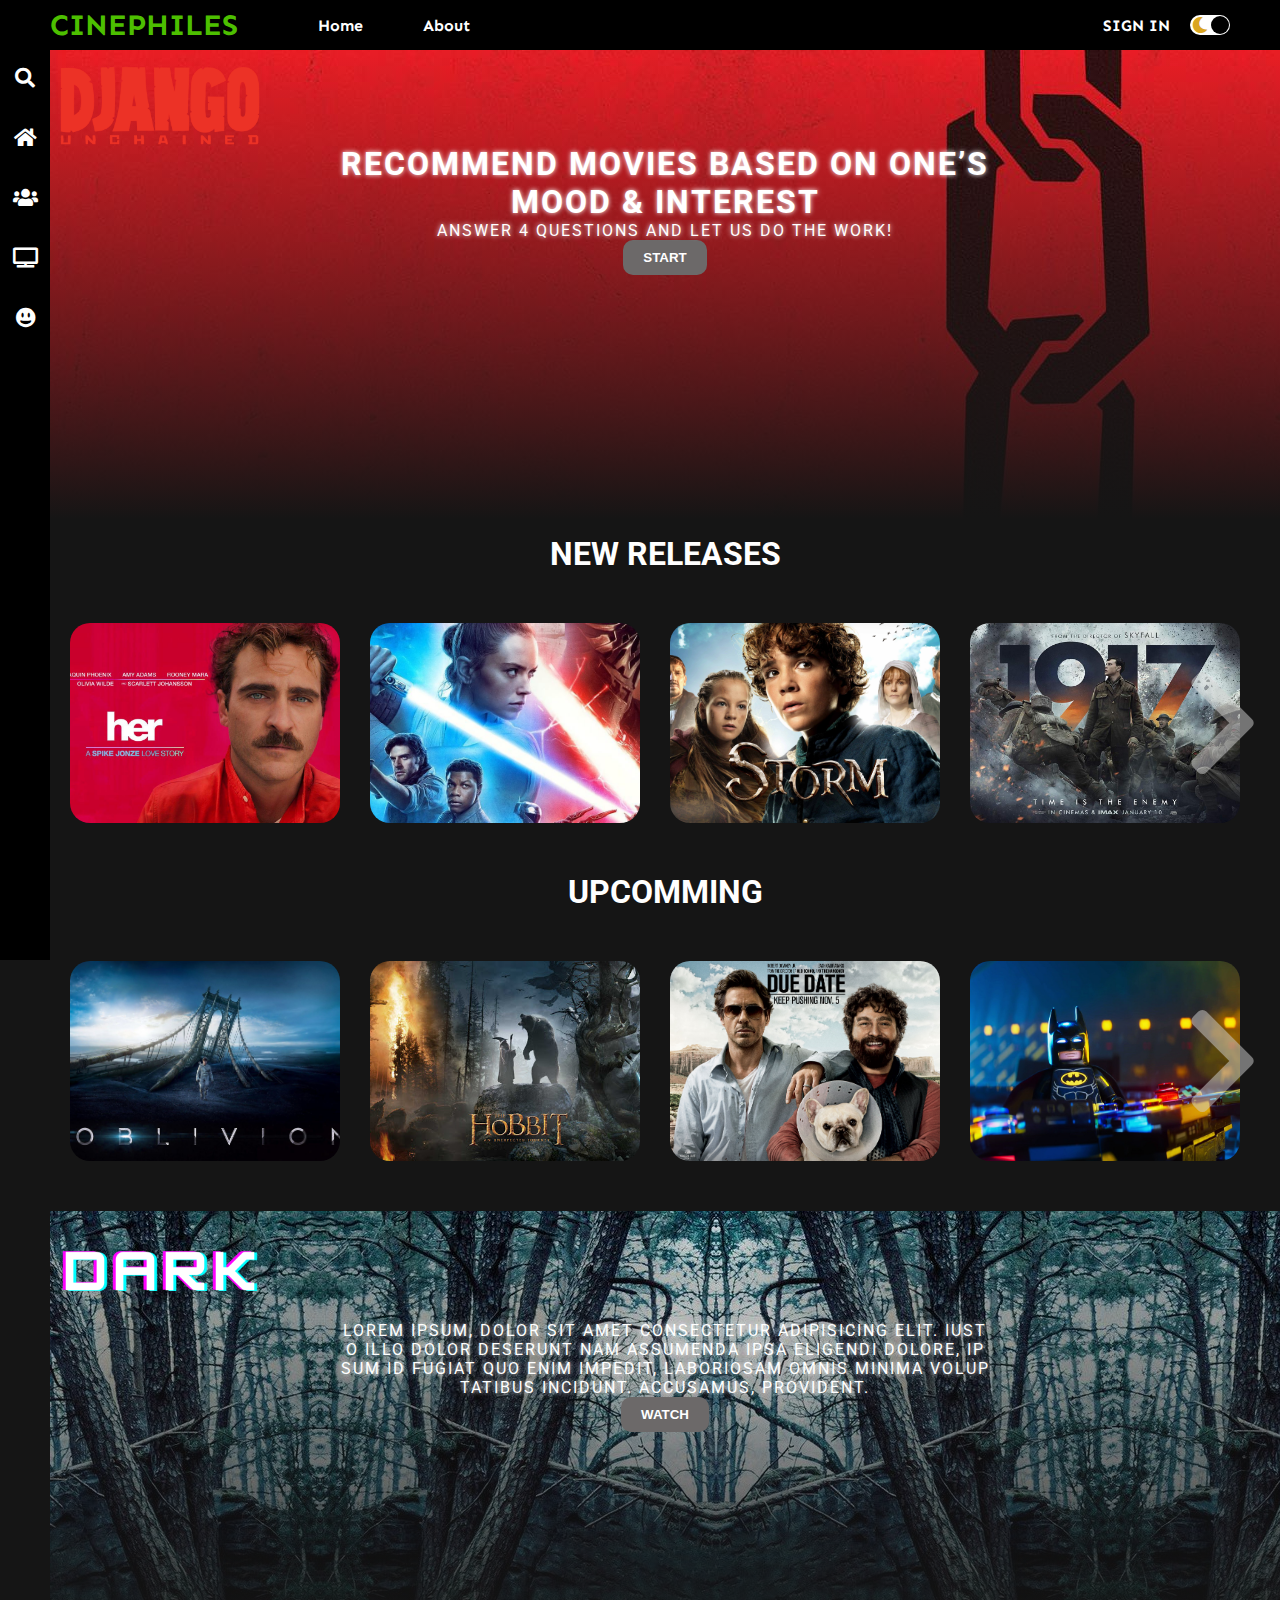
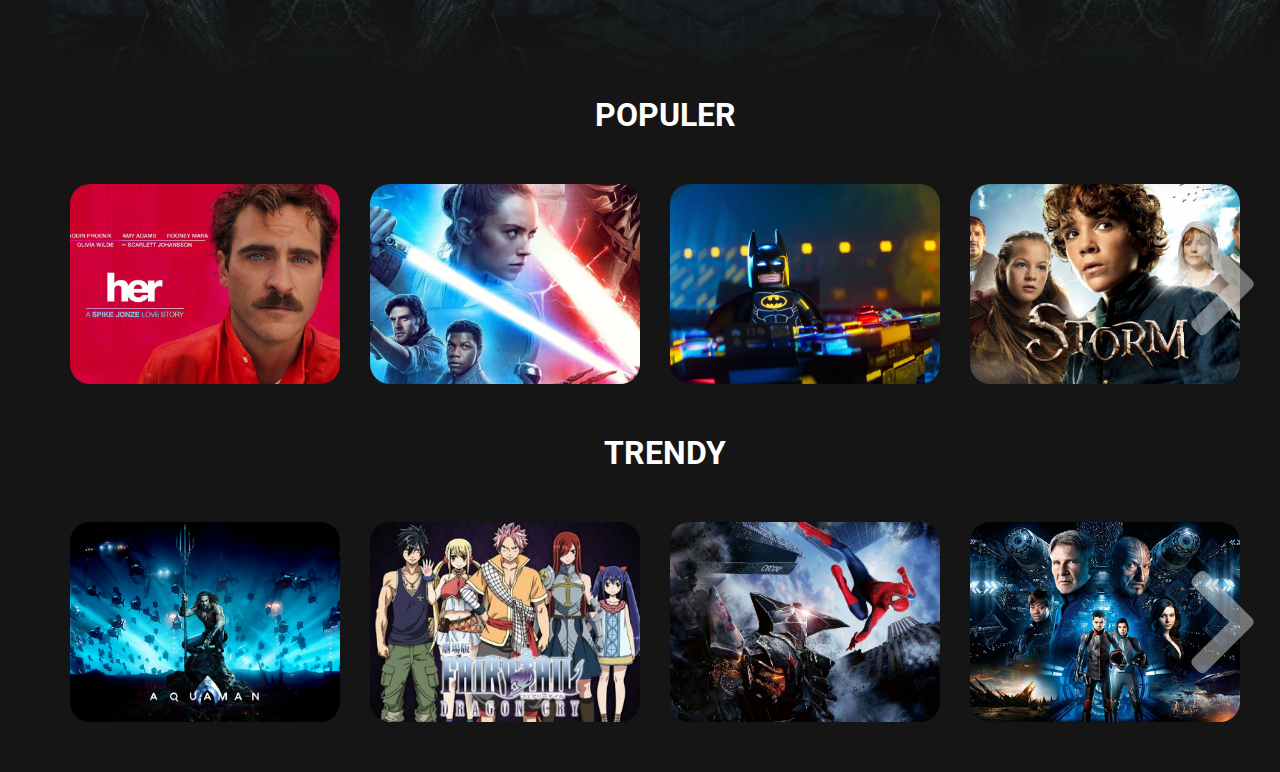
==== index.html @ ca47b874 "Merge branch 'FoyezPlayground' into jonyPlayground" ====
<html lang="en">

    <head>
        <meta charset="UTF-8">
        <meta http-equiv="X-UA-Compatible" content="IE=edge">
        <meta name="viewport" content="width=device-width, initial-scale=1.0">
        <link rel="stylesheet" href="style.css">
        <link
            href="https://fonts.googleapis.com/css2?family=Roboto:wght@100;300;400;500;700;900&family=Sen:wght@400;700;800&display=swap"
            rel="stylesheet">
        <link rel="stylesheet" href="https://cdnjs.cloudflare.com/ajax/libs/font-awesome/5.15.2/css/all.min.css">
        <title>CINEPHILES</title>
    </head>
    
    <body>
    
    
        <div class="navbar">
            <div class="navbar-container">
                <div class="logo-container">
                    <a href="/index.html">
                        <h1 class="logo">CINEPHILES</h1>
                    </a>
                </div>
                <div class="menu-container">
                    <ul class="menu-list">
                        <li><a class="movie-list-title " href="/index.html">Home</a></li>
                        <li><a class="movie-list-title " href="/index.html">About</a></li>
                    </ul>
                </div>
                <div class="profile-container">
                    <div class="profile-text-container">
                        <div class="dropdown">
                            <a style="cursor: pointer; margin: 0%; padding: 0%;" class="dropbtn"
                                class="movie-list-title" onclick="loginopenForm()">SIGN IN</a>
                        </div>
                    </div>
                    <div class="toggle">
                        <i class="fas fa-moon toggle-icon"></i>
                        <i class="fas fa-sun toggle-icon"></i>
                        <div class="toggle-ball"></div>
                    </div>
                </div>
            </div>
        </div>
    
    
    
    
    
    
    
        <div class="sidebar">
            <div class="left-menu-icon fas fa-search" style="margin-top: 8px; " onclick="loginopenForm()" id="SearchIcon"></div>
            <a style="margin-left: 20px;" href="/index.html"><i class="left-menu-icon fas fa-home"></i></a>
            <i class="left-menu-icon fas fa-users" onclick="loginopenForm()"></i>
            <i class="left-menu-icon fas fa-tv" onclick="loginopenForm()"></i>
            <i class="left-menu-icon fas fa-grin-alt" onclick="loginopenForm()"></i>
        </div>
    
        <div class="container">
            <div class="content-container">
                <div class="featured-content"
                style="background: linear-gradient(to bottom, rgba(0,0,0,0), #151515), url('img/f-1.jpg');">
                <img class="featured-title" src="img/f-t-1.png" alt="">
                <input id="searchbar" type="text" name="search" placeholder="Search Movie">
                <h1 class="featured-desc">Recommend Movies Based On One’s Mood & Interest</h1>
                <p class="featured-desc">Answer 4 questions and let us do the work!</p>
                <button class="featured-button" onclick="loginopenForm()">START</button>
    
                <div class="form-popup" id="myForm">
                    <form action="/action_page.php" class="form-container">
                        <h2 style="color:gray">1. How are you today?</h2>
                        <p style=" text-align: center; color: gray">Choose 1 Option</p>
                        <hr />
    
    
                        <div id='block-1' style='padding: 10px;'>
                            <label for='option-1' style=' padding: 5px; font-size: 1.5rem;color:gray;'>
                                <input type='radio' name='option' value='Happy' id='option-1'
                                    style='color:black; transform: scale(1.6); margin-right: 10px; vertical-align: middle; margin-top: -2px;'>Happy</label>
    
                        </div>
                        <hr />
    
    
                        <div id='block-2' style='padding: 10px;'>
                            <label for='option-2' style=' padding: 5px; font-size: 1.5rem;color:gray;'>
                                <input type='radio' name='option' value='Neutral' id='option-2'
                                    style='transform: scale(1.6); margin-right: 10px; vertical-align: middle; margin-top: -2px;'>Neutral</label>
                        </div>
                        <hr />
    
                        <div id='block-3' style='padding: 10px;'>
                            <label for='option-3' style=' padding: 5px; font-size: 1.5rem; color:gray;'>
                                <input type='radio' name='option' value='Sad' id='option-3'
                                    style='transform: scale(1.6); margin-right: 10px; vertical-align: middle; margin-top: -2px;'>Sad</label>
                        </div>
                        <hr />
    
    
                        <button type='button' class="featured-button form-button" onclick="openForm2()" >Next</button>
                        <button type="button" class="featured-button form-button" onclick="closeForm()"> Close </button>
                    </form>
                 </div>
    
    
                 <div class="form-popup" id="myForm2">
                    <form action="/action_page.php" class="form-container">
                        <h2 style="color:gray">2. What comes closest to your occasion?</h2>
                        <p style=" text-align: center; color: gray">Choose 1 Option</p>
                        <hr />
    
    
                        <div id='block-1' style='padding: 10px;'>
                            <label for='option-1' style=' padding: 5px; font-size: 1.5rem;color:gray;'>
                                <input type='radio' name='option' value='6/24' id='option-1'
                                    style='color:black; transform: scale(1.6); margin-right: 10px; vertical-align: middle; margin-top: -2px;'>Watching alone</label>
    
                        </div>
                        <hr />
    
    
                        <div id='block-2' style='padding: 10px;'>
                            <label for='option-2' style=' padding: 5px; font-size: 1.5rem;color:gray;'>
                                <input type='radio' name='option' value='6' id='option-2'
                                    style='transform: scale(1.6); margin-right: 10px; vertical-align: middle; margin-top: -2px;'>Watching with your favorite person</label>
                        </div>
                        <hr />
    
                        <div id='block-3' style='padding: 10px;'>
                            <label for='option-3' style=' padding: 5px; font-size: 1.5rem; color:gray;'>
                                <input type='radio' name='option' value='1/3' id='option-3'
                                    style='transform: scale(1.6); margin-right: 10px; vertical-align: middle; margin-top: -2px;'>movie party
                                </label>
                        </div>
                        <hr />
    
    
                        <button type='button' class="featured-button form-button" onclick="openForm3()" >Next</button>
                        <button type="button" class="featured-button form-button" onclick="closeForm2()"> Close </button>
                    </form>
                    </form>
                 </div>
    
                 <div class="form-popup" id="myForm3">
                    <form action="/action_page.php" class="form-container">
                        <h2 style="color:gray">3. Choose your preferred genre? </h2>
                        <p style=" text-align: center; color: gray">Choose 1 option</p>
                        <hr />
    
    
                        <div id='block-1' style='padding: 10px;'>
                            <label for='option-1' style=' padding: 5px; font-size: 1.5rem;color:gray;'>
                                <input type='radio' name='option' value='6/24' id='option-1'
                                    style='color:black; transform: scale(1.6); margin-right: 10px; vertical-align: middle; margin-top: -2px;'>Drama</label>
    
                        </div>
                        <hr />
    
    
                        <div id='block-2' style='padding: 10px;'>
                            <label for='option-2' style=' padding: 5px; font-size: 1.5rem;color:gray;'>
                                <input type='radio' name='option' value='6' id='option-2'
                                    style='transform: scale(1.6); margin-right: 10px; vertical-align: middle; margin-top: -2px;'>Romance</label>
                        </div>
                        <hr />
    
                        <div id='block-3' style='padding: 10px;'>
                            <label for='option-3' style=' padding: 5px; font-size: 1.5rem; color:gray;'>
                                <input type='radio' name='option' value='1/3' id='option-3'
                                    style='transform: scale(1.6); margin-right: 10px; vertical-align: middle; margin-top: -2px;'>Thriller</label>
                        </div>
                        <hr />
                        <div id='block-3' style='padding: 10px;'>
                            <label for='option-3' style=' padding: 5px; font-size: 1.5rem; color:gray;'>
                                <input type='radio' name='option' value='1/3' id='option-3'
                                    style='transform: scale(1.6); margin-right: 10px; vertical-align: middle; margin-top: -2px;'>Science fiction</label>
                        </div>
                        <hr />
    
                        <div id='block-3' style='padding: 10px;'>
                            <label for='option-3' style=' padding: 5px; font-size: 1.5rem; color:gray;'>
                                <input type='radio' name='option' value='1/3' id='option-3'
                                    style='transform: scale(1.6); margin-right: 10px; vertical-align: middle; margin-top: -2px;'>Horror</label>
                        </div>
                        <hr />
                        <div id='block-3' style='padding: 10px;'>
                            <label for='option-3' style=' padding: 5px; font-size: 1.5rem; color:gray;'>
                                <input type='radio' name='option' value='1/3' id='option-3'
                                    style='transform: scale(1.6); margin-right: 10px; vertical-align: middle; margin-top: -2px;'>Fantasy</label>
                        </div>
                        <hr />
    
                        <div id='block-3' style='padding: 10px;'>
                            <label for='option-3' style=' padding: 5px; font-size: 1.5rem; color:gray;'>
                                <input type='radio' name='option' value='1/3' id='option-3'
                                    style='transform: scale(1.6); margin-right: 10px; vertical-align: middle; margin-top: -2px;'>Doesn’t matter </label>
                        </div>
                        <hr />
    
    
                        <button type='button' class="featured-button form-button" onclick="openForm4()" >Next</button>
                        <button type="button" class="featured-button form-button" onclick="closeForm3()"> Close </button>
                    </form>
                    </form>
                 </div>
    
                 <div class="form-popup" id="myForm4">
                    <form action="/action_page.php" class="form-container">
                        <h2 style="color:gray">4. how old would you like the movie to be?</h2>
                        <p style=" text-align: center; color: gray">Choose 1 option</p>
                        <hr />
    
    
                        <div id='block-1' style='padding: 10px;'>
                            <label for='option-1' style=' padding: 5px; font-size: 1.5rem;color:gray;'>
                                <input type='radio' name='option' value='6/24' id='option-1'
                                    style='color:black; transform: scale(1.6); margin-right: 10px; vertical-align: middle; margin-top: -2px;'>Doesn’t matter</label>
    
                        </div>
                        <hr />
    
    
                        <div id='block-2' style='padding: 10px;'>
                            <label for='option-2' style=' padding: 5px; font-size: 1.5rem;color:gray;'>
                                <input type='radio' name='option' value='6' id='option-2'
                                    style='transform: scale(1.6); margin-right: 10px; vertical-align: middle; margin-top: -2px;'>10 years</label>
                        </div>
                        <hr />
    
                        <div id='block-3' style='padding: 10px;'>
                            <label for='option-3' style=' padding: 5px; font-size: 1.5rem; color:gray;'>
                                <input type='radio' name='option' value='1/3' id='option-3'
                                    style='transform: scale(1.6); margin-right: 10px; vertical-align: middle; margin-top: -2px;'>20 years</label>
                        </div>
                        <hr />
    
    
                        <button type='button' class="featured-button form-button">Submit</button>
                        <button type="button" class="featured-button form-button" onclick="closeForm4()"> Close </button>
                    </form>
                    </form>
                 </div>
    
    
                <div class="form-popup" id="loginmyForm">
                    <form action="/action_page.php" class="form-container">
                        <h2 style="color:gray; text-align: center;">Login Form</h2>
                        <hr>
                        <div class="field">
                            <input class="input" type="text" placeholder="Email Address" required>
                          </div>
                          <div class="field">
                            <input id="showPass" class="input" type="password" placeholder="Password" required>
                          </div>
                          <div>
                            <input  type="checkbox" onclick="showPassword()"><span style="color: grey">Show Password</span> 
    
                            <a style="margin:auto;color: blue" href="#">Forgot password?</a>
                        </div>
                          <div class="field btn">
                            <div class="btn-layer"></div>
                            <input style="margin-top:12px; margin-bottom:12px;width:150px;display: flex; justify-content: center;align-items: center" class="featured-button form-button" type="submit" value="Login">
                          </div>
                          <div style="cursor: pointer; color:gray">Not a member? <a style="color:blue" onclick="signupopenForm()">Signup now</a></div>
                        <hr />
                        <button style="margin-top:12px; margin-bottom:12px;width:150px;display: flex; justify-content: center;align-items: center" type="button" class="featured-button form-button" onclick="logincloseForm()"> Close </button>
                    </form>
                </div>
    
    
    
            <div class="form-popup" id="signupmyForm">
                <form action="/action_page.php" class="form-container"> -->
                     <h2 style="color:gray; text-align: center;">Signup Form</h2>
                    <hr>
                    <div class="field">
                        <input class="input" type="text" placeholder="Name" required>
                    </div>
                    <div class="field">
                        <input class="input" type="text" placeholder="Email Address" required>
                      </div>
                      <div class="field">
                        <input id="showPass" class="input" type="password" placeholder="Password" required>
                      </div>
                      <div>
                        <input  type="checkbox" onclick="showPassword()"><span style="color: grey">Show Password</span> 
                    </div>
                    <div class="field">
                        <input id="showConfirmPass" class="input" type="password" placeholder="Confirm Password" required>
                      </div>
                      <div>
                        <input  type="checkbox" onclick="showConfirmPassword()"><span style="color: grey">Show Password</span> 
                    </div>
                      <div class="field btn">
                        <div class="btn-layer"></div>
                        <input style="margin-top:12px; margin-bottom:12px;width:150px;display: flex; justify-content: center;align-items: center" class="featured-button form-button" type="submit" value="Signup">
                      </div>
                    <hr />
                    <button style="margin-top:12px; margin-bottom:12px;width:150px;display: flex; justify-content: center;align-items: center" type="button" class="featured-button form-button" onclick="signupcloseForm()"> Close </button>
                </form>
            </div>
    
        </div>
    
    
    
                <div class="movie-list-container">
                    <h1 style="margin-top:15px; text-align:center" class="movie-list-title ">NEW RELEASES</h1>
                    <div class="movie-list-wrapper">
                        <div class="movie-list">
                            <div class="movie-list-item">
                                <img class="movie-list-item-img" src="img/1.jpeg" alt="">
                                <span class="movie-list-item-title">Her</span>
                                <p class="movie-list-item-desc">Lorem ipsum dolor sit amet consectetur adipisicing elit. At
                                    hic fugit similique accusantium.</p>
                                <button class="movie-list-item-button">Watch</button>
                            </div>
                            <div class="movie-list-item">
                                <img class="movie-list-item-img" src="img/2.jpeg" alt="">
                                <span class="movie-list-item-title">Star Wars</span>
                                <p class="movie-list-item-desc">Lorem ipsum dolor sit amet consectetur adipisicing elit. At
                                    hic fugit similique accusantium.</p>
                                <button class="movie-list-item-button">Watch</button>
                            </div>
                            <div class="movie-list-item">
                                <img class="movie-list-item-img" src="img/3.jpg" alt="">
                                <span class="movie-list-item-title">Storm</span>
                                <p class="movie-list-item-desc">Lorem ipsum dolor sit amet consectetur adipisicing elit. At
                                    hic fugit similique accusantium.</p>
                                <button class="movie-list-item-button">Watch</button>
                            </div>
                            <div class="movie-list-item">
                                <img class="movie-list-item-img" src="img/4.jpg" alt="">
                                <span class="movie-list-item-title">1917</span>
                                <p class="movie-list-item-desc">Lorem ipsum dolor sit amet consectetur adipisicing elit. At
                                    hic fugit similique accusantium.</p>
                                <button class="movie-list-item-button">Watch</button>
                            </div>
                            <div class="movie-list-item">
                                <img class="movie-list-item-img" src="img/5.jpg" alt="">
                                <span class="movie-list-item-title">Avengers</span>
                                <p class="movie-list-item-desc">Lorem ipsum dolor sit amet consectetur adipisicing elit. At
                                    hic fugit similique accusantium.</p>
                                <button class="movie-list-item-button">Watch</button>
                            </div>
                            <div class="movie-list-item">
                                <img class="movie-list-item-img" src="img/6.jpg" alt="">
                                <span class="movie-list-item-title">Her</span>
                                <p class="movie-list-item-desc">Lorem ipsum dolor sit amet consectetur adipisicing elit. At
                                    hic fugit similique accusantium.</p>
                                <button class="movie-list-item-button">Watch</button>
                            </div>
                            <div class="movie-list-item">
                                <img class="movie-list-item-img" src="img/7.jpg" alt="">
                                <span class="movie-list-item-title">Her</span>
                                <p class="movie-list-item-desc">Lorem ipsum dolor sit amet consectetur adipisicing elit. At
                                    hic fugit similique accusantium.</p>
                                <button class="movie-list-item-button">Watch</button>
                            </div>
                        </div>
                        <i class="fas fa-chevron-right arrow"></i>
                    </div>
                </div>
                <div class="movie-list-container">
                    <h1 style="text-align:center" class="movie-list-title">UPCOMMING</h1>
                    <div class="movie-list-wrapper">
                        <div class="movie-list">
                            <div class="movie-list-item">
                                <img class="movie-list-item-img" src="img/8.jpg" alt="">
                                <span class="movie-list-item-title">Her</span>
                                <p class="movie-list-item-desc">Lorem ipsum dolor sit amet consectetur adipisicing elit. At
                                    hic fugit similique accusantium.</p>
                                <button class="movie-list-item-button">Watch</button>
                            </div>
                            <div class="movie-list-item">
                                <img class="movie-list-item-img" src="img/9.jpg" alt="">
                                <span class="movie-list-item-title">Her</span>
                                <p class="movie-list-item-desc">Lorem ipsum dolor sit amet consectetur adipisicing elit. At
                                    hic fugit similique accusantium.</p>
                                <button class="movie-list-item-button">Watch</button>
                            </div>
                            <div class="movie-list-item">
                                <img class="movie-list-item-img" src="img/10.jpg" alt="">
                                <span class="movie-list-item-title">Her</span>
                                <p class="movie-list-item-desc">Lorem ipsum dolor sit amet consectetur adipisicing elit. At
                                    hic fugit similique accusantium.</p>
                                <button class="movie-list-item-button">Watch</button>
                            </div>
                            <div class="movie-list-item">
                                <img class="movie-list-item-img" src="img/15.jpg" alt="">
                                <span class="movie-list-item-title">Her</span>
                                <p class="movie-list-item-desc">Lorem ipsum dolor sit amet consectetur adipisicing elit. At
                                    hic fugit similique accusantium.</p>
                                <button class="movie-list-item-button">Watch</button>
                            </div>
                            <div class="movie-list-item">
                                <img class="movie-list-item-img" src="img/3.jpg" alt="">
                                <span class="movie-list-item-title">Her</span>
                                <p class="movie-list-item-desc">Lorem ipsum dolor sit amet consectetur adipisicing elit. At
                                    hic fugit similique accusantium.</p>
                                <button class="movie-list-item-button">Watch</button>
                            </div>
                            <div class="movie-list-item">
                                <img class="movie-list-item-img" src="img/5.jpg" alt="">
                                <span class="movie-list-item-title">Her</span>
                                <p class="movie-list-item-desc">Lorem ipsum dolor sit amet consectetur adipisicing elit. At
                                    hic fugit similique accusantium.</p>
                                <button class="movie-list-item-button">Watch</button>
                            </div>
                            <div class="movie-list-item">
                                <img class="movie-list-item-img" src="img/4.jpg" alt="">
                                <span class="movie-list-item-title">Her</span>
                                <p class="movie-list-item-desc">Lorem ipsum dolor sit amet consectetur adipisicing elit. At
                                    hic fugit similique accusantium.</p>
                                <button class="movie-list-item-button">Watch</button>
                            </div>
                        </div>
                        <i class="fas fa-chevron-right arrow"></i>
                    </div>
                </div>
                <div class="featured-content"
                    style="background: linear-gradient(to bottom, rgba(0,0,0,0), #151515), url('img/f-2.jpg');">
                    <img class="featured-title" src="img/f-t-2.png" alt="">
                    <p class="featured-desc">Lorem ipsum, dolor sit amet consectetur adipisicing elit. Iusto illo dolor
                        deserunt nam assumenda ipsa eligendi dolore, ipsum id fugiat quo enim impedit, laboriosam omnis
                        minima voluptatibus incidunt. Accusamus, provident.</p>
                    <button class="featured-button">WATCH</button>
                </div>
                <div class="movie-list-container">
                    <h1 style="margin-top:15px;text-align:center" class="movie-list-title">POPULER</h1>
                    <div class="movie-list-wrapper">
                        <div class="movie-list">
                            <div class="movie-list-item">
                                <img class="movie-list-item-img" src="img/1.jpeg" alt="">
                                <span class="movie-list-item-title">Her</span>
                                <p class="movie-list-item-desc">Lorem ipsum dolor sit amet consectetur adipisicing elit. At
                                    hic fugit similique accusantium.</p>
                                <button class="movie-list-item-button">Watch</button>
                            </div>
                            <div class="movie-list-item">
                                <img class="movie-list-item-img" src="img/2.jpeg" alt="">
                                <span class="movie-list-item-title">Her</span>
                                <p class="movie-list-item-desc">Lorem ipsum dolor sit amet consectetur adipisicing elit. At
                                    hic fugit similique accusantium.</p>
                                <button class="movie-list-item-button">Watch</button>
                            </div>
                            <div class="movie-list-item">
                                <img class="movie-list-item-img" src="img/15.jpg" alt="">
                                <span class="movie-list-item-title">Her</span>
                                <p class="movie-list-item-desc">Lorem ipsum dolor sit amet consectetur adipisicing elit. At
                                    hic fugit similique accusantium.</p>
                                <button class="movie-list-item-button">Watch</button>
                            </div>
                            <div class="movie-list-item">
                                <img class="movie-list-item-img" src="img/3.jpg" alt="">
                                <span class="movie-list-item-title">Her</span>
                                <p class="movie-list-item-desc">Lorem ipsum dolor sit amet consectetur adipisicing elit. At
                                    hic fugit similique accusantium.</p>
                                <button class="movie-list-item-button">Watch</button>
                            </div>
                            <div class="movie-list-item">
                                <img class="movie-list-item-img" src="img/4.jpg" alt="">
                                <span class="movie-list-item-title">Her</span>
                                <p class="movie-list-item-desc">Lorem ipsum dolor sit amet consectetur adipisicing elit. At
                                    hic fugit similique accusantium.</p>
                                <button class="movie-list-item-button">Watch</button>
                            </div>
                            <div class="movie-list-item">
                                <img class="movie-list-item-img" src="img/5.jpg" alt="">
                                <span class="movie-list-item-title">Her</span>
                                <p class="movie-list-item-desc">Lorem ipsum dolor sit amet consectetur adipisicing elit. At
                                    hic fugit similique accusantium.</p>
                                <button class="movie-list-item-button">Watch</button>
                            </div>
                            <div class="movie-list-item">
                                <img class="movie-list-item-img" src="img/15.jpg" alt="">
                                <span class="movie-list-item-title">Her</span>
                                <p class="movie-list-item-desc">Lorem ipsum dolor sit amet consectetur adipisicing elit. At
                                    hic fugit similique accusantium.</p>
                                <button class="movie-list-item-button">Watch</button>
                            </div>
                        </div>
                        <i class="fas fa-chevron-right arrow"></i>
                    </div>
                </div>
                <div class="movie-list-container">
                    <h1 style="text-align:center" class="movie-list-title">TRENDY</h1>
                    <div class="movie-list-wrapper">
                        <div class="movie-list">
                            <div class="movie-list-item">
                                <img class="movie-list-item-img" src="img/17.jpg" alt="">
                                <span class="movie-list-item-title">Her</span>
                                <p class="movie-list-item-desc">Lorem ipsum dolor sit amet consectetur adipisicing elit. At
                                    hic fugit similique accusantium.</p>
                                <button class="movie-list-item-button">Watch</button>
                            </div>
                            <div class="movie-list-item">
                                <img class="movie-list-item-img" src="img/18.jpg" alt="">
                                <span class="movie-list-item-title">Her</span>
                                <p class="movie-list-item-desc">Lorem ipsum dolor sit amet consectetur adipisicing elit. At
                                    hic fugit similique accusantium.</p>
                                <button class="movie-list-item-button">Watch</button>
                            </div>
                            <div class="movie-list-item">
                                <img class="movie-list-item-img" src="img/19.jpg" alt="">
                                <span class="movie-list-item-title">Her</span>
                                <p class="movie-list-item-desc">Lorem ipsum dolor sit amet consectetur adipisicing elit. At
                                    hic fugit similique accusantium.</p>
                                <button class="movie-list-item-button">Watch</button>
                            </div>
                            <div class="movie-list-item">
                                <img class="movie-list-item-img" src="img/7.jpg" alt="">
                                <span class="movie-list-item-title">Her</span>
                                <p class="movie-list-item-desc">Lorem ipsum dolor sit amet consectetur adipisicing elit. At
                                    hic fugit similique accusantium.</p>
                                <button class="movie-list-item-button">Watch</button>
                            </div>
                            <div class="movie-list-item">
                                <img class="movie-list-item-img" src="img/5.jpg" alt="">
                                <span class="movie-list-item-title">Her</span>
                                <p class="movie-list-item-desc">Lorem ipsum dolor sit amet consectetur adipisicing elit. At
                                    hic fugit similique accusantium.</p>
                                <button class="movie-list-item-button">Watch</button>
                            </div>
                            <div class="movie-list-item">
                                <img class="movie-list-item-img" src="img/15.jpg" alt="">
                                <span class="movie-list-item-title">Her</span>
                                <p class="movie-list-item-desc">Lorem ipsum dolor sit amet consectetur adipisicing elit. At
                                    hic fugit similique accusantium.</p>
                                <button class="movie-list-item-button">Watch</button>
                            </div>
                            <div class="movie-list-item">
                                <img class="movie-list-item-img" src="img/4.jpg" alt="">
                                <span class="movie-list-item-title">Her</span>
                                <p class="movie-list-item-desc">Lorem ipsum dolor sit amet consectetur adipisicing elit. At
                                    hic fugit similique accusantium.</p>
                                <button class="movie-list-item-button">Watch</button>
                            </div>
                        </div>
                        <i class="fas fa-chevron-right arrow"></i>
                    </div>
                </div>
            </div>
        </div>
       
    
        <script src="app.js"></script>
    </body>
    
    </html>
---- style.css ----
* {
    margin: 0;
  }
  
  body {
    font-family: "Roboto", sans-serif;
    /* sopacity: 0.5; */
  }

  a{
    text-decoration: none;
    font-weight: bold;
    color: white;
    margin-right: 20px;
    margin-left: 40px;
  }
  
  
  a:hover{
  
    color: green;
    
    
  }
  
  .dropdown-content {
    float: left;
    font-size: 16px;
    color: white;
    text-align: center;
   
    text-decoration: none;
  }
  
  .dropdown {
    float: left;
    overflow: hidden;
  }
  
  .dropdown .dropbtn {
    font-size: 16px;  
    border: none;
    outline: none;
    color: white;
    padding: 14px 16px;
    background-color: inherit;
    font-family: inherit;
    margin: 0;
  }
  
  
  .dropdown-content {
    border-radius: 5%;
    display: none;
    position: absolute;
    background-color: white;
    margin-top: 2px;
    min-width: 120px;
    box-shadow: 0px 8px 16px 0px rgba(0,0,0,0.2);
    z-index: 1;
  }
  
  .dropdown-content a {
    float: none;
    color: black;
    padding:4px;
    margin: 4px;
    text-decoration: none;
    display: block;
    text-align: center;
    font-weight: bold;
  }
  .dropbtn:hover{
    color: green;
  }
  
  .dropdown-content a:hover {
    background-color: rgb(84, 79, 79);
  }
  
  .dropdown:hover .dropdown-content {
    display: block;
  }
  
  .navbar {
    width: 100%;
    height: 50px;
    background-color: black;
    position: sticky;
    top: 0;
    z-index: 100;
  }
  
  .navbar-container {
    display: flex;
    align-items: center;
    padding: 0 50px;
    height: 100%;
    color: white;
    font-family: "Sen", sans-serif;
  }
  
  .logo-container {
    flex: 1;
  }
  
  .logo {
    font-size: 30px;
    color: #4dbf00;
  }
  
  .menu-container {
    flex: 6;
  }
  
  .menu-list {
    display: flex;
    list-style: none;
  }
  
  .menu-list-item {
    margin-right: 30px;
  }
  
  .menu-list-item.active {
    font-weight: bold;
  }
  .profile-container {
    flex: 2;
    display: flex;
    align-items: center;
    justify-content: flex-end;
  }
  
  .profile-text-container {
    margin: 0 20px;
  }
  
  .profile-picture {
    width: 32px;
    height: 32px;
    border-radius: 50%;
    object-fit: cover;
  }
  
  .toggle {
    width: 40px;
    height: 20px;
    background-color: white;
    border-radius: 30px;
    display: flex;
    align-items: center;
    justify-content: space-around;
    position: relative;
  }
  
  .toggle-icon {
    color: goldenrod;
  }
  
  .toggle-ball {
    width: 18px;
    height: 18px;
    background-color: black;
    position: absolute;
    right: 1px;
    border-radius: 50%;
    cursor: pointer;
    transition: 1s ease all;
  }
  
  .sidebar {
    width: 50px;
    height: 100%;
    background-color: black;
    position: fixed;
    top: 0;
    display: flex;
    flex-direction: column;
    align-items: center;
    padding-top: 60px;
    
  }
  
  .left-menu-icon {
    color: white;
    font-size: 20px;
    margin-bottom: 40px;
  }

  .left-menu-icon:hover{
    cursor: pointer;
    color: green;
  }
  
  #searchbar{
    width: 25vh;
    height: 4.5vh;
    float: left;
    font-size: 1.2em;
    border-color: black;
    border-width: .3vh;
    position: fixed;
    z-index: 1;
    left: 55px;
    top: 65px;
    display:none; 
  }



  
  .container {
    background-color: #151515;
    min-height: calc(100vh - 50px);
    color: white;
  }
  
  .content-container {
    margin-left: 50px;
  }
  
  .featured-content {
    height: 50vh;
    padding: 10px;
  }
  
  .featured-title {
    width: 200px;
  }
  
  .featured-desc {
    width: 650px;
    color: #fff;
    margin:auto;
    text-align: center;
    word-wrap: break-word;
    word-break: break-all;
    text-transform: uppercase;
    letter-spacing: 2px;
    text-shadow: 0 0 5px #fff;

  }
  
  .featured-button {
    background-color: #6c6969;
    color: white;
    padding: 10px 20px;
    border-radius: 10px;
    border: none;
    outline: none;
    font-weight: bold;
    display: flex;
    align-items: center;
    justify-content: center;
    margin:auto;
  }

.featured-button:hover {
    background-color:  #4dbf00;
    cursor: pointer;
  
  }
.form-button{
  display: inline-block;
}
  
  .movie-list-container {
    padding: 0 20px;
  }
  
  .movie-list-wrapper {
    position: relative;
    overflow: hidden;
  }
  
  .movie-list {
    display: flex;
    align-items: center;
    height: 300px;
    transform: translateX(0);
    transition: all 1s ease-in-out;
  }
  
  .movie-list-item {
    margin-right: 30px;
    position: relative;
  }
  
  .movie-list-item:hover .movie-list-item-img {
    transform: scale(1.2);
    margin: 0 30px;
    opacity: 0.5;
  }
  
  .movie-list-item:hover .movie-list-item-title,
  .movie-list-item:hover .movie-list-item-desc,
  .movie-list-item:hover .movie-list-item-button {
    opacity: 1;
  }
  
  .movie-list-item-img {
    transition: all 1s ease-in-out;
    width: 270px;
    height: 200px;
    object-fit: cover;
    border-radius: 20px;
  }
  
  .movie-list-item-title {
    background-color: #333;
    padding: 0 10px;
    font-size: 32px;
    font-weight: bold;
    position: absolute;
    top: 10%;
    left: 50px;
    opacity: 0;
    transition: 1s all ease-in-out;
  }
  
  .movie-list-item-desc {
    background-color: #333;
    padding: 10px;
    font-size: 14px;
    position: absolute;
    top: 30%;
    left: 50px;
    width: 230px;
    opacity: 0;
    transition: 1s all ease-in-out;
  }
  
  .movie-list-item-button {
    padding: 10px;
    background-color: #4dbf00;
    color: white;
    border-radius: 10px;
    outline: none;
    border: none;
    cursor: pointer;
    position: absolute;
    bottom: 20px;
    left: 50px;
    opacity: 0;
    transition: 1s all ease-in-out;
  }

  

  .arrow {
    font-size: 120px;
    position: absolute;
    top: 90px;
    right: 0;
    color: lightgray;
    opacity: 0.5;
    cursor: pointer;
  }
  
  .container.active {
    background-color: white;
  }
  
  .movie-list-title.active {
    color: black;
  }
  .dropbtn.active {
    color: black;
  }
  
  .navbar-container.active {
    background-color: white;
  
    color: black;
  }
  
  .sidebar.active{
      background-color: white;
  }
  
  .left-menu-icon.active{
      color: black;
  }
  
  .toggle.active{
      background-color: black;
  }
  
  .toggle-ball.active{
      background-color: white;
      transform: translateX(-20px);
  }

  a:hover.active{
  
    color: green;
    
    
  }
  
  @media only screen and (max-width: 940px){
      .menu-container{
          display: none;
      }
  }







.form-popup {
  display: none; 
  position: fixed;  
  text-align: left; 
  top: 32%;
  left: 42%;
  z-index: 9;
}


.form-container {
  min-width: 250px;
  max-width: 400px;
  padding: 10px;
  background-color: white;
}


.input{
  height: 40px;
  width: 100%;
  outline: none;
  margin-top: 15px ;
  padding-left: 15px;
  border-radius: 15px;
  border: 1px solid lightgrey;
  border-bottom-width: 2px;
  font-size: 17px;
  transition: all 0.3s ease;
  box-sizing: border-box;
  
}
.input::placeholder{
  color: #999;
  transition: all 0.3s ease;
}
.input:focus::placeholder{
  color: #1a75ff;
}
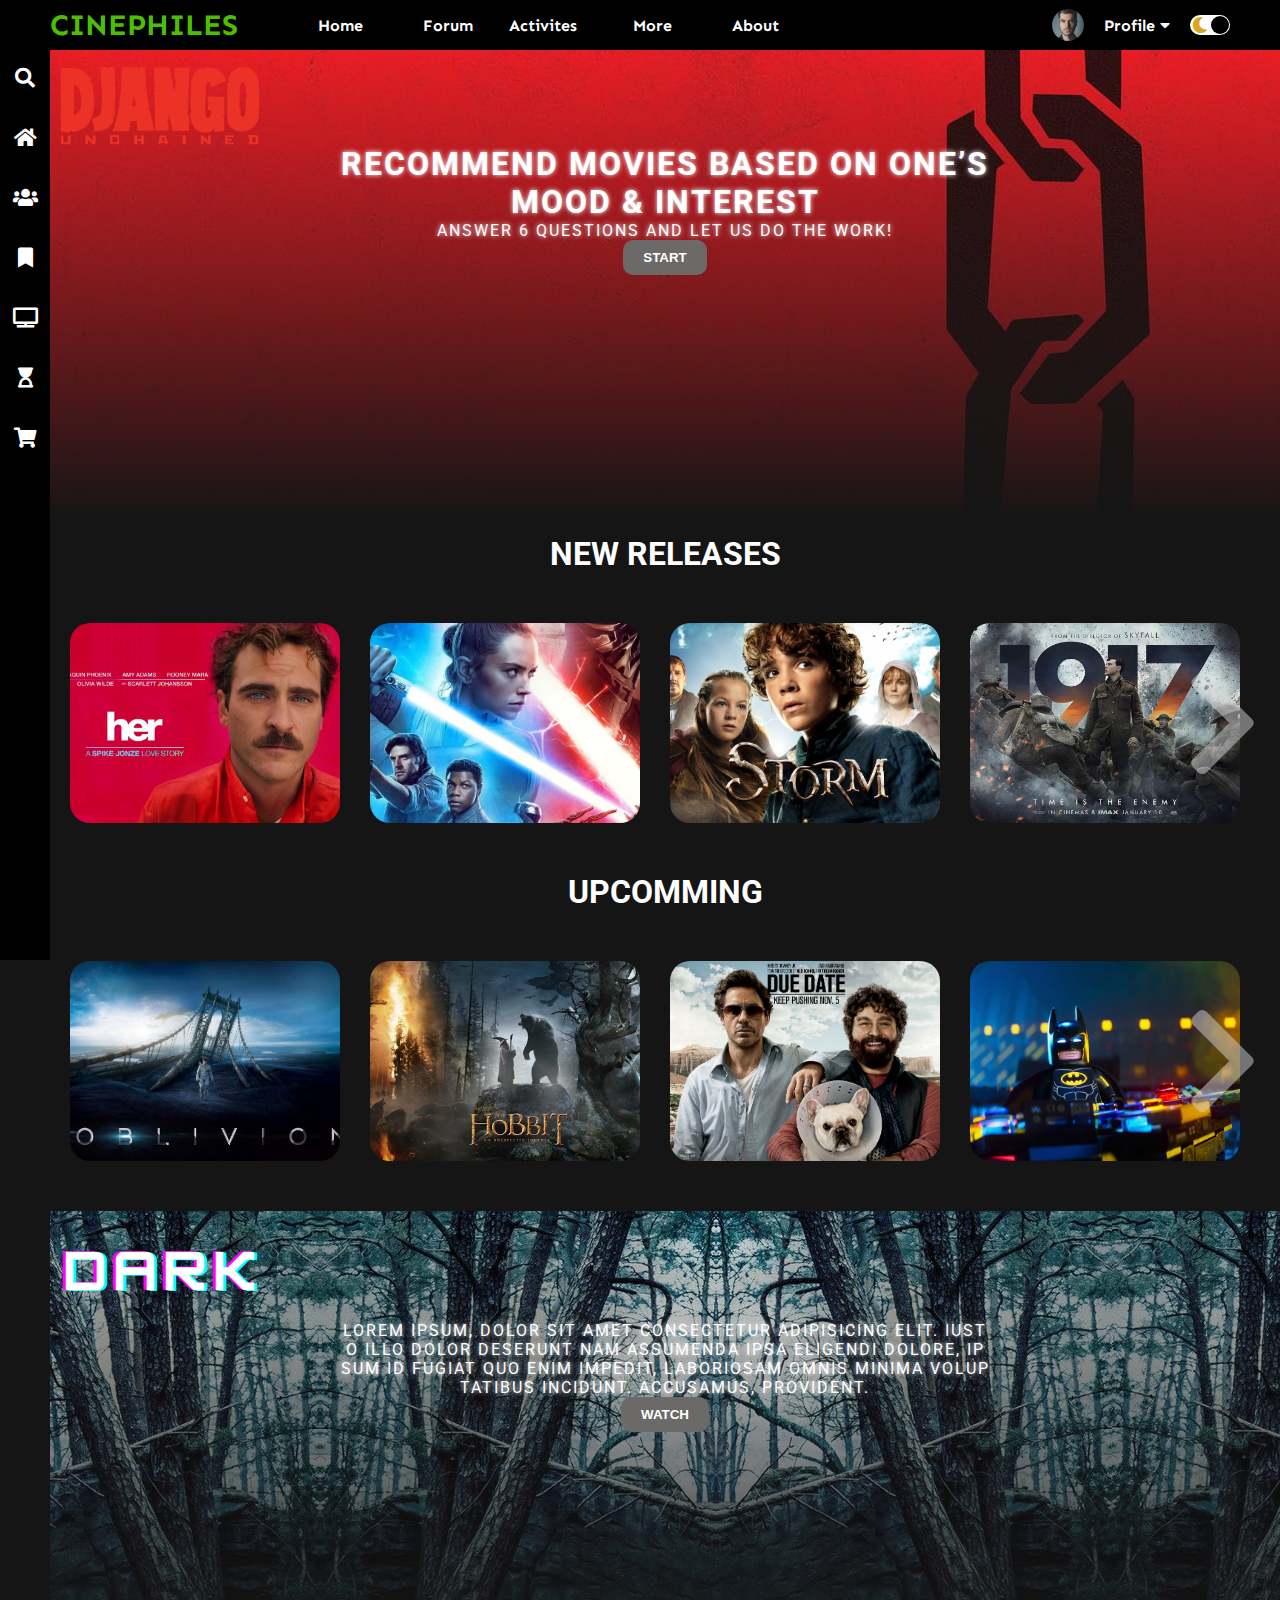
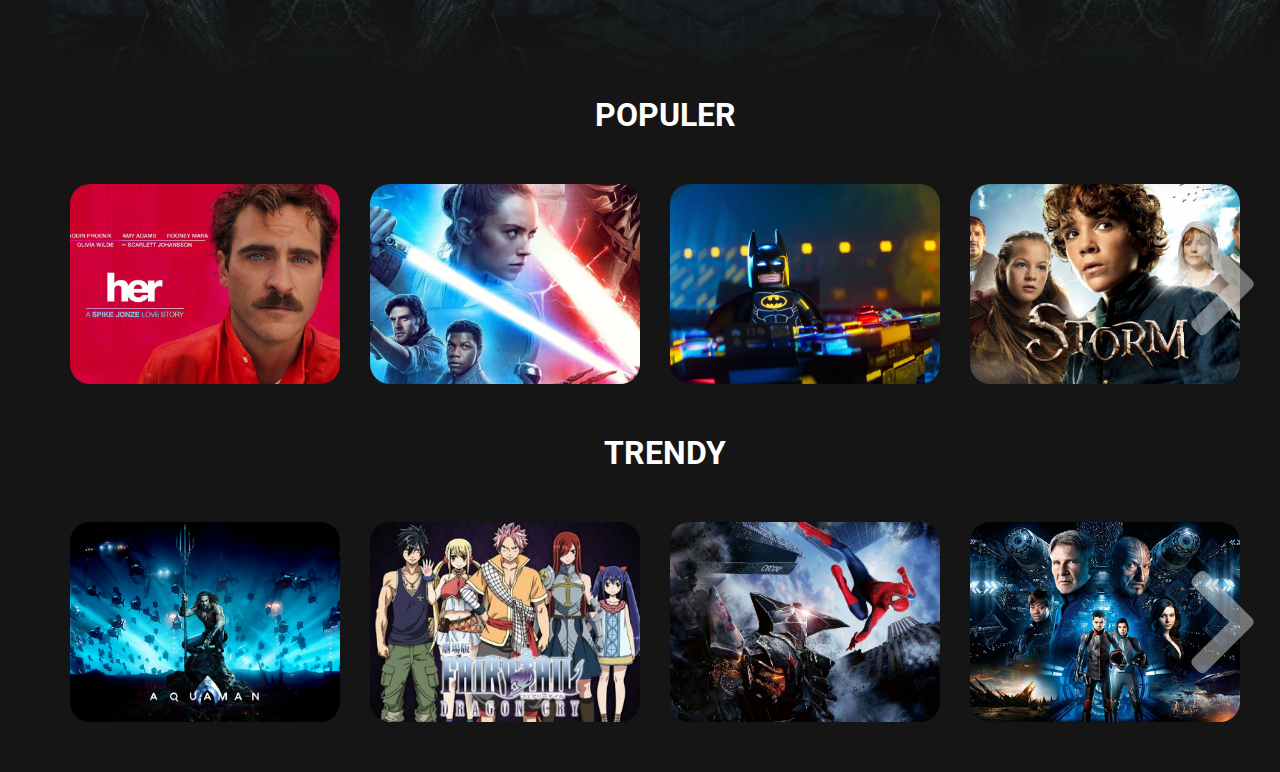
==== commit 678fb440: "yasir 2" ====
--- a/index.html
+++ b/index.html
@@ -1,565 +1,420 @@
-
-
-<html lang="en">
-
-    <head>
-        <meta charset="UTF-8">
-        <meta http-equiv="X-UA-Compatible" content="IE=edge">
-        <meta name="viewport" content="width=device-width, initial-scale=1.0">
-        <link rel="stylesheet" href="style.css">
-        <link
-            href="https://fonts.googleapis.com/css2?family=Roboto:wght@100;300;400;500;700;900&family=Sen:wght@400;700;800&display=swap"
-            rel="stylesheet">
-        <link rel="stylesheet" href="https://cdnjs.cloudflare.com/ajax/libs/font-awesome/5.15.2/css/all.min.css">
-        <title>CINEPHILES</title>
-    </head>
-    
-    <body>
-    
-    
-        <div class="navbar">
-            <div class="navbar-container">
-                <div class="logo-container">
-                    <a href="/index.html">
-                        <h1 class="logo">CINEPHILES</h1>
-                    </a>
-                </div>
-                <div class="menu-container">
-                    <ul class="menu-list">
-                        <li><a class="movie-list-title " href="/index.html">Home</a></li>
-                        <li><a class="movie-list-title " href="/index.html">About</a></li>
-                    </ul>
-                </div>
-                <div class="profile-container">
-                    <div class="profile-text-container">
-                        <div class="dropdown">
-                            <a style="cursor: pointer; margin: 0%; padding: 0%;" class="dropbtn"
-                                class="movie-list-title" onclick="loginopenForm()">SIGN IN</a>
-                        </div>
-                    </div>
-                    <div class="toggle">
-                        <i class="fas fa-moon toggle-icon"></i>
-                        <i class="fas fa-sun toggle-icon"></i>
-                        <div class="toggle-ball"></div>
-                    </div>
-                </div>
-            </div>
-        </div>
-    
-    
-    
-    
-    
-    
-    
-        <div class="sidebar">
-            <div class="left-menu-icon fas fa-search" style="margin-top: 8px; " onclick="loginopenForm()" id="SearchIcon"></div>
-            <a style="margin-left: 20px;" href="/index.html"><i class="left-menu-icon fas fa-home"></i></a>
-            <i class="left-menu-icon fas fa-users" onclick="loginopenForm()"></i>
-            <i class="left-menu-icon fas fa-tv" onclick="loginopenForm()"></i>
-            <i class="left-menu-icon fas fa-grin-alt" onclick="loginopenForm()"></i>
-        </div>
-    
-        <div class="container">
-            <div class="content-container">
-                <div class="featured-content"
-                style="background: linear-gradient(to bottom, rgba(0,0,0,0), #151515), url('img/f-1.jpg');">
-                <img class="featured-title" src="img/f-t-1.png" alt="">
-                <input id="searchbar" type="text" name="search" placeholder="Search Movie">
-                <h1 class="featured-desc">Recommend Movies Based On One’s Mood & Interest</h1>
-                <p class="featured-desc">Answer 4 questions and let us do the work!</p>
-                <button class="featured-button" onclick="loginopenForm()">START</button>
-    
-                <div class="form-popup" id="myForm">
-                    <form action="/action_page.php" class="form-container">
-                        <h2 style="color:gray">1. How are you today?</h2>
-                        <p style=" text-align: center; color: gray">Choose 1 Option</p>
-                        <hr />
-    
-    
-                        <div id='block-1' style='padding: 10px;'>
-                            <label for='option-1' style=' padding: 5px; font-size: 1.5rem;color:gray;'>
-                                <input type='radio' name='option' value='Happy' id='option-1'
-                                    style='color:black; transform: scale(1.6); margin-right: 10px; vertical-align: middle; margin-top: -2px;'>Happy</label>
-    
-                        </div>
-                        <hr />
-    
-    
-                        <div id='block-2' style='padding: 10px;'>
-                            <label for='option-2' style=' padding: 5px; font-size: 1.5rem;color:gray;'>
-                                <input type='radio' name='option' value='Neutral' id='option-2'
-                                    style='transform: scale(1.6); margin-right: 10px; vertical-align: middle; margin-top: -2px;'>Neutral</label>
-                        </div>
-                        <hr />
-    
-                        <div id='block-3' style='padding: 10px;'>
-                            <label for='option-3' style=' padding: 5px; font-size: 1.5rem; color:gray;'>
-                                <input type='radio' name='option' value='Sad' id='option-3'
-                                    style='transform: scale(1.6); margin-right: 10px; vertical-align: middle; margin-top: -2px;'>Sad</label>
-                        </div>
-                        <hr />
-    
-    
-                        <button type='button' class="featured-button form-button" onclick="openForm2()" >Next</button>
-                        <button type="button" class="featured-button form-button" onclick="closeForm()"> Close </button>
-                    </form>
-                 </div>
-    
-    
-                 <div class="form-popup" id="myForm2">
-                    <form action="/action_page.php" class="form-container">
-                        <h2 style="color:gray">2. What comes closest to your occasion?</h2>
-                        <p style=" text-align: center; color: gray">Choose 1 Option</p>
-                        <hr />
-    
-    
-                        <div id='block-1' style='padding: 10px;'>
-                            <label for='option-1' style=' padding: 5px; font-size: 1.5rem;color:gray;'>
-                                <input type='radio' name='option' value='6/24' id='option-1'
-                                    style='color:black; transform: scale(1.6); margin-right: 10px; vertical-align: middle; margin-top: -2px;'>Watching alone</label>
-    
-                        </div>
-                        <hr />
-    
-    
-                        <div id='block-2' style='padding: 10px;'>
-                            <label for='option-2' style=' padding: 5px; font-size: 1.5rem;color:gray;'>
-                                <input type='radio' name='option' value='6' id='option-2'
-                                    style='transform: scale(1.6); margin-right: 10px; vertical-align: middle; margin-top: -2px;'>Watching with your favorite person</label>
-                        </div>
-                        <hr />
-    
-                        <div id='block-3' style='padding: 10px;'>
-                            <label for='option-3' style=' padding: 5px; font-size: 1.5rem; color:gray;'>
-                                <input type='radio' name='option' value='1/3' id='option-3'
-                                    style='transform: scale(1.6); margin-right: 10px; vertical-align: middle; margin-top: -2px;'>movie party
-                                </label>
-                        </div>
-                        <hr />
-    
-    
-                        <button type='button' class="featured-button form-button" onclick="openForm3()" >Next</button>
-                        <button type="button" class="featured-button form-button" onclick="closeForm2()"> Close </button>
-                    </form>
-                    </form>
-                 </div>
-    
-                 <div class="form-popup" id="myForm3">
-                    <form action="/action_page.php" class="form-container">
-                        <h2 style="color:gray">3. Choose your preferred genre? </h2>
-                        <p style=" text-align: center; color: gray">Choose 1 option</p>
-                        <hr />
-    
-    
-                        <div id='block-1' style='padding: 10px;'>
-                            <label for='option-1' style=' padding: 5px; font-size: 1.5rem;color:gray;'>
-                                <input type='radio' name='option' value='6/24' id='option-1'
-                                    style='color:black; transform: scale(1.6); margin-right: 10px; vertical-align: middle; margin-top: -2px;'>Drama</label>
-    
-                        </div>
-                        <hr />
-    
-    
-                        <div id='block-2' style='padding: 10px;'>
-                            <label for='option-2' style=' padding: 5px; font-size: 1.5rem;color:gray;'>
-                                <input type='radio' name='option' value='6' id='option-2'
-                                    style='transform: scale(1.6); margin-right: 10px; vertical-align: middle; margin-top: -2px;'>Romance</label>
-                        </div>
-                        <hr />
-    
-                        <div id='block-3' style='padding: 10px;'>
-                            <label for='option-3' style=' padding: 5px; font-size: 1.5rem; color:gray;'>
-                                <input type='radio' name='option' value='1/3' id='option-3'
-                                    style='transform: scale(1.6); margin-right: 10px; vertical-align: middle; margin-top: -2px;'>Thriller</label>
-                        </div>
-                        <hr />
-                        <div id='block-3' style='padding: 10px;'>
-                            <label for='option-3' style=' padding: 5px; font-size: 1.5rem; color:gray;'>
-                                <input type='radio' name='option' value='1/3' id='option-3'
-                                    style='transform: scale(1.6); margin-right: 10px; vertical-align: middle; margin-top: -2px;'>Science fiction</label>
-                        </div>
-                        <hr />
-    
-                        <div id='block-3' style='padding: 10px;'>
-                            <label for='option-3' style=' padding: 5px; font-size: 1.5rem; color:gray;'>
-                                <input type='radio' name='option' value='1/3' id='option-3'
-                                    style='transform: scale(1.6); margin-right: 10px; vertical-align: middle; margin-top: -2px;'>Horror</label>
-                        </div>
-                        <hr />
-                        <div id='block-3' style='padding: 10px;'>
-                            <label for='option-3' style=' padding: 5px; font-size: 1.5rem; color:gray;'>
-                                <input type='radio' name='option' value='1/3' id='option-3'
-                                    style='transform: scale(1.6); margin-right: 10px; vertical-align: middle; margin-top: -2px;'>Fantasy</label>
-                        </div>
-                        <hr />
-    
-                        <div id='block-3' style='padding: 10px;'>
-                            <label for='option-3' style=' padding: 5px; font-size: 1.5rem; color:gray;'>
-                                <input type='radio' name='option' value='1/3' id='option-3'
-                                    style='transform: scale(1.6); margin-right: 10px; vertical-align: middle; margin-top: -2px;'>Doesn’t matter </label>
-                        </div>
-                        <hr />
-    
-    
-                        <button type='button' class="featured-button form-button" onclick="openForm4()" >Next</button>
-                        <button type="button" class="featured-button form-button" onclick="closeForm3()"> Close </button>
-                    </form>
-                    </form>
-                 </div>
-    
-                 <div class="form-popup" id="myForm4">
-                    <form action="/action_page.php" class="form-container">
-                        <h2 style="color:gray">4. how old would you like the movie to be?</h2>
-                        <p style=" text-align: center; color: gray">Choose 1 option</p>
-                        <hr />
-    
-    
-                        <div id='block-1' style='padding: 10px;'>
-                            <label for='option-1' style=' padding: 5px; font-size: 1.5rem;color:gray;'>
-                                <input type='radio' name='option' value='6/24' id='option-1'
-                                    style='color:black; transform: scale(1.6); margin-right: 10px; vertical-align: middle; margin-top: -2px;'>Doesn’t matter</label>
-    
-                        </div>
-                        <hr />
-    
-    
-                        <div id='block-2' style='padding: 10px;'>
-                            <label for='option-2' style=' padding: 5px; font-size: 1.5rem;color:gray;'>
-                                <input type='radio' name='option' value='6' id='option-2'
-                                    style='transform: scale(1.6); margin-right: 10px; vertical-align: middle; margin-top: -2px;'>10 years</label>
-                        </div>
-                        <hr />
-    
-                        <div id='block-3' style='padding: 10px;'>
-                            <label for='option-3' style=' padding: 5px; font-size: 1.5rem; color:gray;'>
-                                <input type='radio' name='option' value='1/3' id='option-3'
-                                    style='transform: scale(1.6); margin-right: 10px; vertical-align: middle; margin-top: -2px;'>20 years</label>
-                        </div>
-                        <hr />
-    
-    
-                        <button type='button' class="featured-button form-button">Submit</button>
-                        <button type="button" class="featured-button form-button" onclick="closeForm4()"> Close </button>
-                    </form>
-                    </form>
-                 </div>
-    
-    
-                <div class="form-popup" id="loginmyForm">
-                    <form action="/action_page.php" class="form-container">
-                        <h2 style="color:gray; text-align: center;">Login Form</h2>
-                        <hr>
-                        <div class="field">
-                            <input class="input" type="text" placeholder="Email Address" required>
-                          </div>
-                          <div class="field">
-                            <input id="showPass" class="input" type="password" placeholder="Password" required>
-                          </div>
-                          <div>
-                            <input  type="checkbox" onclick="showPassword()"><span style="color: grey">Show Password</span> 
-    
-                            <a style="margin:auto;color: blue" href="#">Forgot password?</a>
-                        </div>
-                          <div class="field btn">
-                            <div class="btn-layer"></div>
-                            <input style="margin-top:12px; margin-bottom:12px;width:150px;display: flex; justify-content: center;align-items: center" class="featured-button form-button" type="submit" value="Login">
-                          </div>
-                          <div style="cursor: pointer; color:gray">Not a member? <a style="color:blue" onclick="signupopenForm()">Signup now</a></div>
-                        <hr />
-                        <button style="margin-top:12px; margin-bottom:12px;width:150px;display: flex; justify-content: center;align-items: center" type="button" class="featured-button form-button" onclick="logincloseForm()"> Close </button>
-                    </form>
-                </div>
-    
-    
-    
-            <div class="form-popup" id="signupmyForm">
-                <form action="/action_page.php" class="form-container"> -->
-                     <h2 style="color:gray; text-align: center;">Signup Form</h2>
-                    <hr>
-                    <div class="field">
-                        <input class="input" type="text" placeholder="Name" required>
-                    </div>
-                    <div class="field">
-                        <input class="input" type="text" placeholder="Email Address" required>
-                      </div>
-                      <div class="field">
-                        <input id="showPass" class="input" type="password" placeholder="Password" required>
-                      </div>
-                      <div>
-                        <input  type="checkbox" onclick="showPassword()"><span style="color: grey">Show Password</span> 
-                    </div>
-                    <div class="field">
-                        <input id="showConfirmPass" class="input" type="password" placeholder="Confirm Password" required>
-                      </div>
-                      <div>
-                        <input  type="checkbox" onclick="showConfirmPassword()"><span style="color: grey">Show Password</span> 
-                    </div>
-                      <div class="field btn">
-                        <div class="btn-layer"></div>
-                        <input style="margin-top:12px; margin-bottom:12px;width:150px;display: flex; justify-content: center;align-items: center" class="featured-button form-button" type="submit" value="Signup">
-                      </div>
-                    <hr />
-                    <button style="margin-top:12px; margin-bottom:12px;width:150px;display: flex; justify-content: center;align-items: center" type="button" class="featured-button form-button" onclick="signupcloseForm()"> Close </button>
-                </form>
-            </div>
-    
-        </div>
-    
-    
-    
-                <div class="movie-list-container">
-                    <h1 style="margin-top:15px; text-align:center" class="movie-list-title ">NEW RELEASES</h1>
-                    <div class="movie-list-wrapper">
-                        <div class="movie-list">
-                            <div class="movie-list-item">
-                                <img class="movie-list-item-img" src="img/1.jpeg" alt="">
-                                <span class="movie-list-item-title">Her</span>
-                                <p class="movie-list-item-desc">Lorem ipsum dolor sit amet consectetur adipisicing elit. At
-                                    hic fugit similique accusantium.</p>
-                                <button class="movie-list-item-button">Watch</button>
-                            </div>
-                            <div class="movie-list-item">
-                                <img class="movie-list-item-img" src="img/2.jpeg" alt="">
-                                <span class="movie-list-item-title">Star Wars</span>
-                                <p class="movie-list-item-desc">Lorem ipsum dolor sit amet consectetur adipisicing elit. At
-                                    hic fugit similique accusantium.</p>
-                                <button class="movie-list-item-button">Watch</button>
-                            </div>
-                            <div class="movie-list-item">
-                                <img class="movie-list-item-img" src="img/3.jpg" alt="">
-                                <span class="movie-list-item-title">Storm</span>
-                                <p class="movie-list-item-desc">Lorem ipsum dolor sit amet consectetur adipisicing elit. At
-                                    hic fugit similique accusantium.</p>
-                                <button class="movie-list-item-button">Watch</button>
-                            </div>
-                            <div class="movie-list-item">
-                                <img class="movie-list-item-img" src="img/4.jpg" alt="">
-                                <span class="movie-list-item-title">1917</span>
-                                <p class="movie-list-item-desc">Lorem ipsum dolor sit amet consectetur adipisicing elit. At
-                                    hic fugit similique accusantium.</p>
-                                <button class="movie-list-item-button">Watch</button>
-                            </div>
-                            <div class="movie-list-item">
-                                <img class="movie-list-item-img" src="img/5.jpg" alt="">
-                                <span class="movie-list-item-title">Avengers</span>
-                                <p class="movie-list-item-desc">Lorem ipsum dolor sit amet consectetur adipisicing elit. At
-                                    hic fugit similique accusantium.</p>
-                                <button class="movie-list-item-button">Watch</button>
-                            </div>
-                            <div class="movie-list-item">
-                                <img class="movie-list-item-img" src="img/6.jpg" alt="">
-                                <span class="movie-list-item-title">Her</span>
-                                <p class="movie-list-item-desc">Lorem ipsum dolor sit amet consectetur adipisicing elit. At
-                                    hic fugit similique accusantium.</p>
-                                <button class="movie-list-item-button">Watch</button>
-                            </div>
-                            <div class="movie-list-item">
-                                <img class="movie-list-item-img" src="img/7.jpg" alt="">
-                                <span class="movie-list-item-title">Her</span>
-                                <p class="movie-list-item-desc">Lorem ipsum dolor sit amet consectetur adipisicing elit. At
-                                    hic fugit similique accusantium.</p>
-                                <button class="movie-list-item-button">Watch</button>
-                            </div>
-                        </div>
-                        <i class="fas fa-chevron-right arrow"></i>
-                    </div>
-                </div>
-                <div class="movie-list-container">
-                    <h1 style="text-align:center" class="movie-list-title">UPCOMMING</h1>
-                    <div class="movie-list-wrapper">
-                        <div class="movie-list">
-                            <div class="movie-list-item">
-                                <img class="movie-list-item-img" src="img/8.jpg" alt="">
-                                <span class="movie-list-item-title">Her</span>
-                                <p class="movie-list-item-desc">Lorem ipsum dolor sit amet consectetur adipisicing elit. At
-                                    hic fugit similique accusantium.</p>
-                                <button class="movie-list-item-button">Watch</button>
-                            </div>
-                            <div class="movie-list-item">
-                                <img class="movie-list-item-img" src="img/9.jpg" alt="">
-                                <span class="movie-list-item-title">Her</span>
-                                <p class="movie-list-item-desc">Lorem ipsum dolor sit amet consectetur adipisicing elit. At
-                                    hic fugit similique accusantium.</p>
-                                <button class="movie-list-item-button">Watch</button>
-                            </div>
-                            <div class="movie-list-item">
-                                <img class="movie-list-item-img" src="img/10.jpg" alt="">
-                                <span class="movie-list-item-title">Her</span>
-                                <p class="movie-list-item-desc">Lorem ipsum dolor sit amet consectetur adipisicing elit. At
-                                    hic fugit similique accusantium.</p>
-                                <button class="movie-list-item-button">Watch</button>
-                            </div>
-                            <div class="movie-list-item">
-                                <img class="movie-list-item-img" src="img/15.jpg" alt="">
-                                <span class="movie-list-item-title">Her</span>
-                                <p class="movie-list-item-desc">Lorem ipsum dolor sit amet consectetur adipisicing elit. At
-                                    hic fugit similique accusantium.</p>
-                                <button class="movie-list-item-button">Watch</button>
-                            </div>
-                            <div class="movie-list-item">
-                                <img class="movie-list-item-img" src="img/3.jpg" alt="">
-                                <span class="movie-list-item-title">Her</span>
-                                <p class="movie-list-item-desc">Lorem ipsum dolor sit amet consectetur adipisicing elit. At
-                                    hic fugit similique accusantium.</p>
-                                <button class="movie-list-item-button">Watch</button>
-                            </div>
-                            <div class="movie-list-item">
-                                <img class="movie-list-item-img" src="img/5.jpg" alt="">
-                                <span class="movie-list-item-title">Her</span>
-                                <p class="movie-list-item-desc">Lorem ipsum dolor sit amet consectetur adipisicing elit. At
-                                    hic fugit similique accusantium.</p>
-                                <button class="movie-list-item-button">Watch</button>
-                            </div>
-                            <div class="movie-list-item">
-                                <img class="movie-list-item-img" src="img/4.jpg" alt="">
-                                <span class="movie-list-item-title">Her</span>
-                                <p class="movie-list-item-desc">Lorem ipsum dolor sit amet consectetur adipisicing elit. At
-                                    hic fugit similique accusantium.</p>
-                                <button class="movie-list-item-button">Watch</button>
-                            </div>
-                        </div>
-                        <i class="fas fa-chevron-right arrow"></i>
-                    </div>
-                </div>
-                <div class="featured-content"
-                    style="background: linear-gradient(to bottom, rgba(0,0,0,0), #151515), url('img/f-2.jpg');">
-                    <img class="featured-title" src="img/f-t-2.png" alt="">
-                    <p class="featured-desc">Lorem ipsum, dolor sit amet consectetur adipisicing elit. Iusto illo dolor
-                        deserunt nam assumenda ipsa eligendi dolore, ipsum id fugiat quo enim impedit, laboriosam omnis
-                        minima voluptatibus incidunt. Accusamus, provident.</p>
-                    <button class="featured-button">WATCH</button>
-                </div>
-                <div class="movie-list-container">
-                    <h1 style="margin-top:15px;text-align:center" class="movie-list-title">POPULER</h1>
-                    <div class="movie-list-wrapper">
-                        <div class="movie-list">
-                            <div class="movie-list-item">
-                                <img class="movie-list-item-img" src="img/1.jpeg" alt="">
-                                <span class="movie-list-item-title">Her</span>
-                                <p class="movie-list-item-desc">Lorem ipsum dolor sit amet consectetur adipisicing elit. At
-                                    hic fugit similique accusantium.</p>
-                                <button class="movie-list-item-button">Watch</button>
-                            </div>
-                            <div class="movie-list-item">
-                                <img class="movie-list-item-img" src="img/2.jpeg" alt="">
-                                <span class="movie-list-item-title">Her</span>
-                                <p class="movie-list-item-desc">Lorem ipsum dolor sit amet consectetur adipisicing elit. At
-                                    hic fugit similique accusantium.</p>
-                                <button class="movie-list-item-button">Watch</button>
-                            </div>
-                            <div class="movie-list-item">
-                                <img class="movie-list-item-img" src="img/15.jpg" alt="">
-                                <span class="movie-list-item-title">Her</span>
-                                <p class="movie-list-item-desc">Lorem ipsum dolor sit amet consectetur adipisicing elit. At
-                                    hic fugit similique accusantium.</p>
-                                <button class="movie-list-item-button">Watch</button>
-                            </div>
-                            <div class="movie-list-item">
-                                <img class="movie-list-item-img" src="img/3.jpg" alt="">
-                                <span class="movie-list-item-title">Her</span>
-                                <p class="movie-list-item-desc">Lorem ipsum dolor sit amet consectetur adipisicing elit. At
-                                    hic fugit similique accusantium.</p>
-                                <button class="movie-list-item-button">Watch</button>
-                            </div>
-                            <div class="movie-list-item">
-                                <img class="movie-list-item-img" src="img/4.jpg" alt="">
-                                <span class="movie-list-item-title">Her</span>
-                                <p class="movie-list-item-desc">Lorem ipsum dolor sit amet consectetur adipisicing elit. At
-                                    hic fugit similique accusantium.</p>
-                                <button class="movie-list-item-button">Watch</button>
-                            </div>
-                            <div class="movie-list-item">
-                                <img class="movie-list-item-img" src="img/5.jpg" alt="">
-                                <span class="movie-list-item-title">Her</span>
-                                <p class="movie-list-item-desc">Lorem ipsum dolor sit amet consectetur adipisicing elit. At
-                                    hic fugit similique accusantium.</p>
-                                <button class="movie-list-item-button">Watch</button>
-                            </div>
-                            <div class="movie-list-item">
-                                <img class="movie-list-item-img" src="img/15.jpg" alt="">
-                                <span class="movie-list-item-title">Her</span>
-                                <p class="movie-list-item-desc">Lorem ipsum dolor sit amet consectetur adipisicing elit. At
-                                    hic fugit similique accusantium.</p>
-                                <button class="movie-list-item-button">Watch</button>
-                            </div>
-                        </div>
-                        <i class="fas fa-chevron-right arrow"></i>
-                    </div>
-                </div>
-                <div class="movie-list-container">
-                    <h1 style="text-align:center" class="movie-list-title">TRENDY</h1>
-                    <div class="movie-list-wrapper">
-                        <div class="movie-list">
-                            <div class="movie-list-item">
-                                <img class="movie-list-item-img" src="img/17.jpg" alt="">
-                                <span class="movie-list-item-title">Her</span>
-                                <p class="movie-list-item-desc">Lorem ipsum dolor sit amet consectetur adipisicing elit. At
-                                    hic fugit similique accusantium.</p>
-                                <button class="movie-list-item-button">Watch</button>
-                            </div>
-                            <div class="movie-list-item">
-                                <img class="movie-list-item-img" src="img/18.jpg" alt="">
-                                <span class="movie-list-item-title">Her</span>
-                                <p class="movie-list-item-desc">Lorem ipsum dolor sit amet consectetur adipisicing elit. At
-                                    hic fugit similique accusantium.</p>
-                                <button class="movie-list-item-button">Watch</button>
-                            </div>
-                            <div class="movie-list-item">
-                                <img class="movie-list-item-img" src="img/19.jpg" alt="">
-                                <span class="movie-list-item-title">Her</span>
-                                <p class="movie-list-item-desc">Lorem ipsum dolor sit amet consectetur adipisicing elit. At
-                                    hic fugit similique accusantium.</p>
-                                <button class="movie-list-item-button">Watch</button>
-                            </div>
-                            <div class="movie-list-item">
-                                <img class="movie-list-item-img" src="img/7.jpg" alt="">
-                                <span class="movie-list-item-title">Her</span>
-                                <p class="movie-list-item-desc">Lorem ipsum dolor sit amet consectetur adipisicing elit. At
-                                    hic fugit similique accusantium.</p>
-                                <button class="movie-list-item-button">Watch</button>
-                            </div>
-                            <div class="movie-list-item">
-                                <img class="movie-list-item-img" src="img/5.jpg" alt="">
-                                <span class="movie-list-item-title">Her</span>
-                                <p class="movie-list-item-desc">Lorem ipsum dolor sit amet consectetur adipisicing elit. At
-                                    hic fugit similique accusantium.</p>
-                                <button class="movie-list-item-button">Watch</button>
-                            </div>
-                            <div class="movie-list-item">
-                                <img class="movie-list-item-img" src="img/15.jpg" alt="">
-                                <span class="movie-list-item-title">Her</span>
-                                <p class="movie-list-item-desc">Lorem ipsum dolor sit amet consectetur adipisicing elit. At
-                                    hic fugit similique accusantium.</p>
-                                <button class="movie-list-item-button">Watch</button>
-                            </div>
-                            <div class="movie-list-item">
-                                <img class="movie-list-item-img" src="img/4.jpg" alt="">
-                                <span class="movie-list-item-title">Her</span>
-                                <p class="movie-list-item-desc">Lorem ipsum dolor sit amet consectetur adipisicing elit. At
-                                    hic fugit similique accusantium.</p>
-                                <button class="movie-list-item-button">Watch</button>
-                            </div>
-                        </div>
-                        <i class="fas fa-chevron-right arrow"></i>
-                    </div>
-                </div>
-            </div>
-        </div>
-       
-    
-        <script src="app.js"></script>
-    </body>
-    
-    </html>
-    
-    
-    
-    
-    
-    
-    
-    
-    
-    
-
+<html lang="en">
+
+<head>
+    <meta charset="UTF-8">
+    <meta http-equiv="X-UA-Compatible" content="IE=edge">
+    <meta name="viewport" content="width=device-width, initial-scale=1.0">
+    <link rel="stylesheet" href="style.css">
+    <link
+        href="https://fonts.googleapis.com/css2?family=Roboto:wght@100;300;400;500;700;900&family=Sen:wght@400;700;800&display=swap"
+        rel="stylesheet">
+    <link rel="stylesheet" href="https://cdnjs.cloudflare.com/ajax/libs/font-awesome/5.15.2/css/all.min.css">
+    <title>CINEPHILES</title>
+</head>
+
+<body>
+    <div class="navbar">
+        <div class="navbar-container">
+            <div class="logo-container">
+                <a href="/index.html">
+                    <h1 class="logo">CINEPHILES</h1>
+                </a>
+            </div>
+            <div class="menu-container">
+                <ul class="menu-list">
+                    <li><a class="movie-list-title " href="/index.html">Home</a></li>
+                    <li><a class="movie-list-title " href="/index.html">Forum</a></li>
+
+                    <div class="dropdown">
+                        <a class="dropbtn" class="movie-list-title">Activites</a>
+                        <div class="dropdown-content">
+                            <a href="#">Quizzes</a>
+                            <a href="#">MEME Contest</a>
+                            <a href="#">Fan Club</a>
+                        </div>
+                    </div>
+                    <li><a class="movie-list-title " href="/index.html">More</a></li>
+                    <li><a class="movie-list-title " href="/index.html">About</a></li>
+
+                </ul>
+            </div>
+            <div class="profile-container">
+                <img class="profile-picture" src="img/profile.jpg" alt="">
+                <div class="profile-text-container">
+                    <div class="dropdown">
+                        <a style="margin: 0%; padding: 0%;" class="dropbtn" class="movie-list-title">Profile</a>
+                        <i style="padding-left: 0%; " class="fas fa-caret-down"></i>
+                        <div class="dropdown-content">
+                            <a id="name" href="#">Mehedi Hasan</a>
+                            <a href="#">Setting & Srivacy</a>
+                            <a href="#">Logout</a>
+                        </div>
+                    </div>
+                </div>
+                <div class="toggle">
+                    <i class="fas fa-moon toggle-icon"></i>
+                    <i class="fas fa-sun toggle-icon"></i>
+                    <div class="toggle-ball"></div>
+                </div>
+            </div>
+        </div>
+    </div>
+    <div class="sidebar">
+        <div class="left-menu-icon fas fa-search" style="margin-top: 8px; " id="SearchIcon"></div>
+        <a style="margin-left: 20px;" href="/index.html"><i class="left-menu-icon fas fa-home"></i></a>
+        <i class="left-menu-icon fas fa-users"></i>
+        <i class="left-menu-icon fas fa-bookmark"></i>
+        <i class="left-menu-icon fas fa-tv"></i>
+        <i class="left-menu-icon fas fa-hourglass-start"></i>
+        <i class="left-menu-icon fas fa-shopping-cart"></i>
+    </div>
+    <div class="container">
+        <div class="content-container">
+            <div class="featured-content"
+                style="background: linear-gradient(to bottom, rgba(0,0,0,0), #151515), url('img/f-1.jpg');">
+                <img class="featured-title" src="img/f-t-1.png" alt="">
+                <input id="searchbar" type="text" name="search" placeholder="Search Movie">
+                <h1 class="featured-desc">Recommend Movies Based On One’s Mood & Interest</h1>
+                <p class="featured-desc">Answer 6 questions and let us do the work!</p>
+                <button class="featured-button" onclick="openForm()">START</button>
+                <!-- <div class="form-popup" id="myForm">
+                    <form action="/action_page.php" class="form-container">
+                        <h2 style="color:gray">1. How are you today?</h2>
+                        <p style=" text-align: center; color: gray">Choose 1 answer</p>
+                        <hr />
+
+
+                        <div id='block-1' style='padding: 10px;'>
+                            <label for='option-1' style=' padding: 5px; font-size: 1.5rem;color:gray;'>
+                                <input type='radio' name='option' value='6/24' id='option-1'
+                                    style='color:black; transform: scale(1.6); margin-right: 10px; vertical-align: middle; margin-top: -2px;'>Happy</label>
+
+                        </div>
+                        <hr />
+
+
+                        <div id='block-2' style='padding: 10px;'>
+                            <label for='option-2' style=' padding: 5px; font-size: 1.5rem;color:gray;'>
+                                <input type='radio' name='option' value='6' id='option-2'
+                                    style='transform: scale(1.6); margin-right: 10px; vertical-align: middle; margin-top: -2px;'>Neutral</label>
+                        </div>
+                        <hr />
+
+                        <div id='block-3' style='padding: 10px;'>
+                            <label for='option-3' style=' padding: 5px; font-size: 1.5rem; color:gray;'>
+                                <input type='radio' name='option' value='1/3' id='option-3'
+                                    style='transform: scale(1.6); margin-right: 10px; vertical-align: middle; margin-top: -2px;'>Sad</label>
+                        </div>
+                        <hr />
+
+
+                        <button type='button' class="featured-button form-button">Next</button>
+                         </div> -->
+                        <!-- <a id='showanswer1'></a>
+                        <button type="button" class="featured-button form-button" onclick="closeForm()"> Close </button>
+                    </form>
+                 </div> --> 
+
+
+                <!-- <div class="form-popup" id="myForm">
+                    <form action="/action_page.php" class="form-container">
+                        <h2 style="color:gray; text-align: center;">Login Form</h2>
+                        <hr>
+                        <div class="field">
+                            <input class="input" type="text" placeholder="Email Address" required>
+                          </div>
+                          <div class="field">
+                            <input id="showPass" class="input" type="password" placeholder="Password" required>
+                          </div>
+                          <div>
+                            <input  type="checkbox" onclick="showPassword()"><span style="color: grey">Show Password</span> 
+
+                            <a style="margin:auto;color: blue" href="#">Forgot password?</a>
+                        </div>
+                          <div class="field btn">
+                            <div class="btn-layer"></div>
+                            <input style="margin-top:12px; margin-bottom:12px;width:150px;display: flex; justify-content: center;align-items: center" class="featured-button form-button" type="submit" value="Login">
+                          </div>
+                          <div style="color:gray">Not a member? <a style="color:blue" href="">Signup now</a></div>
+                        <hr />
+                        <button style="margin-top:12px; margin-bottom:12px;width:150px;display: flex; justify-content: center;align-items: center" type="button" class="featured-button form-button" onclick="closeForm()"> Close </button>
+                    </form>
+                </div>
+
+            </div> -->
+
+
+            <div class="form-popup" id="myForm">
+                <form action="/action_page.php" class="form-container">
+                    <!-- <button class="close-btn panel-header-icon" aria-label="Close"></button> -->
+                    <h2 style="color:gray; text-align: center;">Signup Form</h2>
+                    <hr>
+                    <div class="field">
+                        <input class="input" type="text" placeholder="Email Address" required>
+                      </div>
+                      <div class="field">
+                        <input id="showPass" class="input" type="password" placeholder="Password" required>
+                      </div>
+                      <div>
+                        <input  type="checkbox" onclick="showPassword()"><span style="color: grey">Show Password</span> 
+                    </div>
+                    <div class="field">
+                        <input id="showConfirmPass" class="input" type="password" placeholder="Confirm Password" required>
+                      </div>
+                      <div>
+                        <input  type="checkbox" onclick="showConfirmPassword()"><span style="color: grey">Show Password</span> 
+                    </div>
+                      <div class="field btn">
+                        <div class="btn-layer"></div>
+                        <input style="margin-top:12px; margin-bottom:12px;width:150px;display: flex; justify-content: center;align-items: center" class="featured-button form-button" type="submit" value="Signup">
+                      </div>
+                    <hr />
+                    <button style="margin-top:12px; margin-bottom:12px;width:150px;display: flex; justify-content: center;align-items: center" type="button" class="featured-button form-button" onclick="closeForm()"> Close </button>
+                </form>
+            </div>
+
+        </div>
+
+
+            <div class="movie-list-container">
+                <h1 style="margin-top:15px; text-align:center" class="movie-list-title ">NEW RELEASES</h1>
+                <div class="movie-list-wrapper">
+                    <div class="movie-list">
+                        <div class="movie-list-item">
+                            <img class="movie-list-item-img" src="img/1.jpeg" alt="">
+                            <span class="movie-list-item-title">Her</span>
+                            <p class="movie-list-item-desc">Lorem ipsum dolor sit amet consectetur adipisicing elit. At
+                                hic fugit similique accusantium.</p>
+                            <button class="movie-list-item-button">Watch</button>
+                        </div>
+                        <div class="movie-list-item">
+                            <img class="movie-list-item-img" src="img/2.jpeg" alt="">
+                            <span class="movie-list-item-title">Star Wars</span>
+                            <p class="movie-list-item-desc">Lorem ipsum dolor sit amet consectetur adipisicing elit. At
+                                hic fugit similique accusantium.</p>
+                            <button class="movie-list-item-button">Watch</button>
+                        </div>
+                        <div class="movie-list-item">
+                            <img class="movie-list-item-img" src="img/3.jpg" alt="">
+                            <span class="movie-list-item-title">Storm</span>
+                            <p class="movie-list-item-desc">Lorem ipsum dolor sit amet consectetur adipisicing elit. At
+                                hic fugit similique accusantium.</p>
+                            <button class="movie-list-item-button">Watch</button>
+                        </div>
+                        <div class="movie-list-item">
+                            <img class="movie-list-item-img" src="img/4.jpg" alt="">
+                            <span class="movie-list-item-title">1917</span>
+                            <p class="movie-list-item-desc">Lorem ipsum dolor sit amet consectetur adipisicing elit. At
+                                hic fugit similique accusantium.</p>
+                            <button class="movie-list-item-button">Watch</button>
+                        </div>
+                        <div class="movie-list-item">
+                            <img class="movie-list-item-img" src="img/5.jpg" alt="">
+                            <span class="movie-list-item-title">Avengers</span>
+                            <p class="movie-list-item-desc">Lorem ipsum dolor sit amet consectetur adipisicing elit. At
+                                hic fugit similique accusantium.</p>
+                            <button class="movie-list-item-button">Watch</button>
+                        </div>
+                        <div class="movie-list-item">
+                            <img class="movie-list-item-img" src="img/6.jpg" alt="">
+                            <span class="movie-list-item-title">Her</span>
+                            <p class="movie-list-item-desc">Lorem ipsum dolor sit amet consectetur adipisicing elit. At
+                                hic fugit similique accusantium.</p>
+                            <button class="movie-list-item-button">Watch</button>
+                        </div>
+                        <div class="movie-list-item">
+                            <img class="movie-list-item-img" src="img/7.jpg" alt="">
+                            <span class="movie-list-item-title">Her</span>
+                            <p class="movie-list-item-desc">Lorem ipsum dolor sit amet consectetur adipisicing elit. At
+                                hic fugit similique accusantium.</p>
+                            <button class="movie-list-item-button">Watch</button>
+                        </div>
+                    </div>
+                    <i class="fas fa-chevron-right arrow"></i>
+                </div>
+            </div>
+            <div class="movie-list-container">
+                <h1 style="text-align:center" class="movie-list-title">UPCOMMING</h1>
+                <div class="movie-list-wrapper">
+                    <div class="movie-list">
+                        <div class="movie-list-item">
+                            <img class="movie-list-item-img" src="img/8.jpg" alt="">
+                            <span class="movie-list-item-title">Her</span>
+                            <p class="movie-list-item-desc">Lorem ipsum dolor sit amet consectetur adipisicing elit. At
+                                hic fugit similique accusantium.</p>
+                            <button class="movie-list-item-button">Watch</button>
+                        </div>
+                        <div class="movie-list-item">
+                            <img class="movie-list-item-img" src="img/9.jpg" alt="">
+                            <span class="movie-list-item-title">Her</span>
+                            <p class="movie-list-item-desc">Lorem ipsum dolor sit amet consectetur adipisicing elit. At
+                                hic fugit similique accusantium.</p>
+                            <button class="movie-list-item-button">Watch</button>
+                        </div>
+                        <div class="movie-list-item">
+                            <img class="movie-list-item-img" src="img/10.jpg" alt="">
+                            <span class="movie-list-item-title">Her</span>
+                            <p class="movie-list-item-desc">Lorem ipsum dolor sit amet consectetur adipisicing elit. At
+                                hic fugit similique accusantium.</p>
+                            <button class="movie-list-item-button">Watch</button>
+                        </div>
+                        <div class="movie-list-item">
+                            <img class="movie-list-item-img" src="img/15.jpg" alt="">
+                            <span class="movie-list-item-title">Her</span>
+                            <p class="movie-list-item-desc">Lorem ipsum dolor sit amet consectetur adipisicing elit. At
+                                hic fugit similique accusantium.</p>
+                            <button class="movie-list-item-button">Watch</button>
+                        </div>
+                        <div class="movie-list-item">
+                            <img class="movie-list-item-img" src="img/3.jpg" alt="">
+                            <span class="movie-list-item-title">Her</span>
+                            <p class="movie-list-item-desc">Lorem ipsum dolor sit amet consectetur adipisicing elit. At
+                                hic fugit similique accusantium.</p>
+                            <button class="movie-list-item-button">Watch</button>
+                        </div>
+                        <div class="movie-list-item">
+                            <img class="movie-list-item-img" src="img/5.jpg" alt="">
+                            <span class="movie-list-item-title">Her</span>
+                            <p class="movie-list-item-desc"> jnjn dfgf Lorem ipsum dolor sit amet consectetur adipisicing elit. At
+                                hic fugit similique accusantium.</p>
+                            <button class="movie-list-item-button">Watch</button>
+                        </div>
+                        <div class="movie-list-item">
+                            <img class="movie-list-item-img" src="img/4.jpg" alt="">
+                            <span class="movie-list-item-title">Her</span>
+                            <p class="movie-list-item-desc">Lorem ipsum dolor sit amet consectetur adipisicing elit. At
+                                hic fugit similique accusantium.</p>
+                            <button class="movie-list-item-button">Watch</button>
+                        </div>
+                    </div>
+                    <i class="fas fa-chevron-right arrow"></i>
+                </div>
+            </div>
+            <div class="featured-content"
+                style="background: linear-gradient(to bottom, rgba(0,0,0,0), #151515), url('img/f-2.jpg');">
+                <img class="featured-title" src="img/f-t-2.png" alt="">
+                <p class="featured-desc">Lorem ipsum, dolor sit amet consectetur adipisicing elit. Iusto illo dolor
+                    deserunt nam assumenda ipsa eligendi dolore, ipsum id fugiat quo enim impedit, laboriosam omnis
+                    minima voluptatibus incidunt. Accusamus, provident.</p>
+                <button class="featured-button">WATCH</button>
+            </div>
+            <div class="movie-list-container">
+                <h1 style="margin-top:15px;text-align:center" class="movie-list-title">POPULER</h1>
+                <div class="movie-list-wrapper">
+                    <div class="movie-list">
+                        <div class="movie-list-item">
+                            <img class="movie-list-item-img" src="img/1.jpeg" alt="">
+                            <span class="movie-list-item-title">Her</span>
+                            <p class="movie-list-item-desc">Lorem ipsum dolor sit amet consectetur adipisicing elit. At
+                                hic fugit similique accusantium.</p>
+                            <button class="movie-list-item-button">Watch</button>
+                        </div>
+                        <div class="movie-list-item">
+                            <img class="movie-list-item-img" src="img/2.jpeg" alt="">
+                            <span class="movie-list-item-title">Her</span>
+                            <p class="movie-list-item-desc">Lorem ipsum dolor sit amet consectetur adipisicing elit. At
+                                hic fugit similique accusantium.</p>
+                            <button class="movie-list-item-button">Watch</button>
+                        </div>
+                        <div class="movie-list-item">
+                            <img class="movie-list-item-img" src="img/15.jpg" alt="">
+                            <span class="movie-list-item-title">Her</span>
+                            <p class="movie-list-item-desc">Lorem ipsum dolor sit amet consectetur adipisicing elit. At
+                                hic fugit similique accusantium.</p>
+                            <button class="movie-list-item-button">Watch</button>
+                        </div>
+                        <div class="movie-list-item">
+                            <img class="movie-list-item-img" src="img/3.jpg" alt="">
+                            <span class="movie-list-item-title">Her</span>
+                            <p class="movie-list-item-desc">Lorem ipsum dolor sit amet consectetur adipisicing elit. At
+                                hic fugit similique accusantium.</p>
+                            <button class="movie-list-item-button">Watch</button>
+                        </div>
+                        <div class="movie-list-item">
+                            <img class="movie-list-item-img" src="img/4.jpg" alt="">
+                            <span class="movie-list-item-title">Her</span>
+                            <p class="movie-list-item-desc">Lorem ipsum dolor sit amet consectetur adipisicing elit. At
+                                hic fugit similique accusantium.</p>
+                            <button class="movie-list-item-button">Watch</button>
+                        </div>
+                        <div class="movie-list-item">
+                            <img class="movie-list-item-img" src="img/5.jpg" alt="">
+                            <span class="movie-list-item-title">Her</span>
+                            <p class="movie-list-item-desc">Lorem ipsum dolor sit amet consectetur adipisicing elit. At
+                                hic fugit similique accusantium.</p>
+                            <button class="movie-list-item-button">Watch</button>
+                        </div>
+                        <div class="movie-list-item">
+                            <img class="movie-list-item-img" src="img/15.jpg" alt="">
+                            <span class="movie-list-item-title">Her</span>
+                            <p class="movie-list-item-desc">Lorem ipsum dolor sit amet consectetur adipisicing elit. At
+                                hic fugit similique accusantium.</p>
+                            <button class="movie-list-item-button">Watch</button>
+                        </div>
+                    </div>
+                    <i class="fas fa-chevron-right arrow"></i>
+                </div>
+            </div>
+            <div class="movie-list-container">
+                <h1 style="text-align:center" class="movie-list-title">TRENDY</h1>
+                <div class="movie-list-wrapper">
+                    <div class="movie-list">
+                        <div class="movie-list-item">
+                            <img class="movie-list-item-img" src="img/17.jpg" alt="">
+                            <span class="movie-list-item-title">Her</span>
+                            <p class="movie-list-item-desc">Lorem ipsum dolor sit amet consectetur adipisicing elit. At
+                                hic fugit similique accusantium.</p>
+                            <button class="movie-list-item-button">Watch</button>
+                        </div>
+                        <div class="movie-list-item">
+                            <img class="movie-list-item-img" src="img/18.jpg" alt="">
+                            <span class="movie-list-item-title">Her</span>
+                            <p class="movie-list-item-desc">Lorem ipsum dolor sit amet consectetur adipisicing elit. At
+                                hic fugit similique accusantium.</p>
+                            <button class="movie-list-item-button">Watch</button>
+                        </div>
+                        <div class="movie-list-item">
+                            <img class="movie-list-item-img" src="img/19.jpg" alt="">
+                            <span class="movie-list-item-title">Her</span>
+                            <p class="movie-list-item-desc">Lorem ipsum dolor sit amet consectetur adipisicing elit. At
+                                hic fugit similique accusantium.</p>
+                            <button class="movie-list-item-button">Watch</button>
+                        </div>
+                        <div class="movie-list-item">
+                            <img class="movie-list-item-img" src="img/7.jpg" alt="">
+                            <span class="movie-list-item-title">Her</span>
+                            <p class="movie-list-item-desc">Lorem ipsum dolor sit amet consectetur adipisicing elit. At
+                                hic fugit similique accusantium.</p>
+                            <button class="movie-list-item-button">Watch</button>
+                        </div>
+                        <div class="movie-list-item">
+                            <img class="movie-list-item-img" src="img/5.jpg" alt="">
+                            <span class="movie-list-item-title">Her</span>
+                            <p class="movie-list-item-desc">Lorem ipsum dolor sit amet consectetur adipisicing elit. At
+                                hic fugit similique accusantium.</p>
+                            <button class="movie-list-item-button">Watch</button>
+                        </div>
+                        <div class="movie-list-item">
+                            <img class="movie-list-item-img" src="img/15.jpg" alt="">
+                            <span class="movie-list-item-title">Her</span>
+                            <p class="movie-list-item-desc">Lorem ipsum dolor sit amet consectetur adipisicing elit. At
+                                hic fugit similique accusantium.</p>
+                            <button class="movie-list-item-button">Watch</button>
+                        </div>
+                        <div class="movie-list-item">
+                            <img class="movie-list-item-img" src="img/4.jpg" alt="">
+                            <span class="movie-list-item-title">Her</span>
+                            <p class="movie-list-item-desc">Lorem ipsum dolor sit amet consectetur adipisicing elit. At
+                                hic fugit similique accusantium.</p>
+                            <button class="movie-list-item-button">Watch</button>
+                        </div>
+                    </div>
+                    <i class="fas fa-chevron-right arrow"></i>
+                </div>
+            </div>
+        </div>
+    </div>
+    <script src="app.js"></script>
+</body>
+
+</html>--- a/style.css
+++ b/style.css
@@ -421,6 +421,7 @@
 }
 
 
+
 .form-container {
   min-width: 250px;
   max-width: 400px;
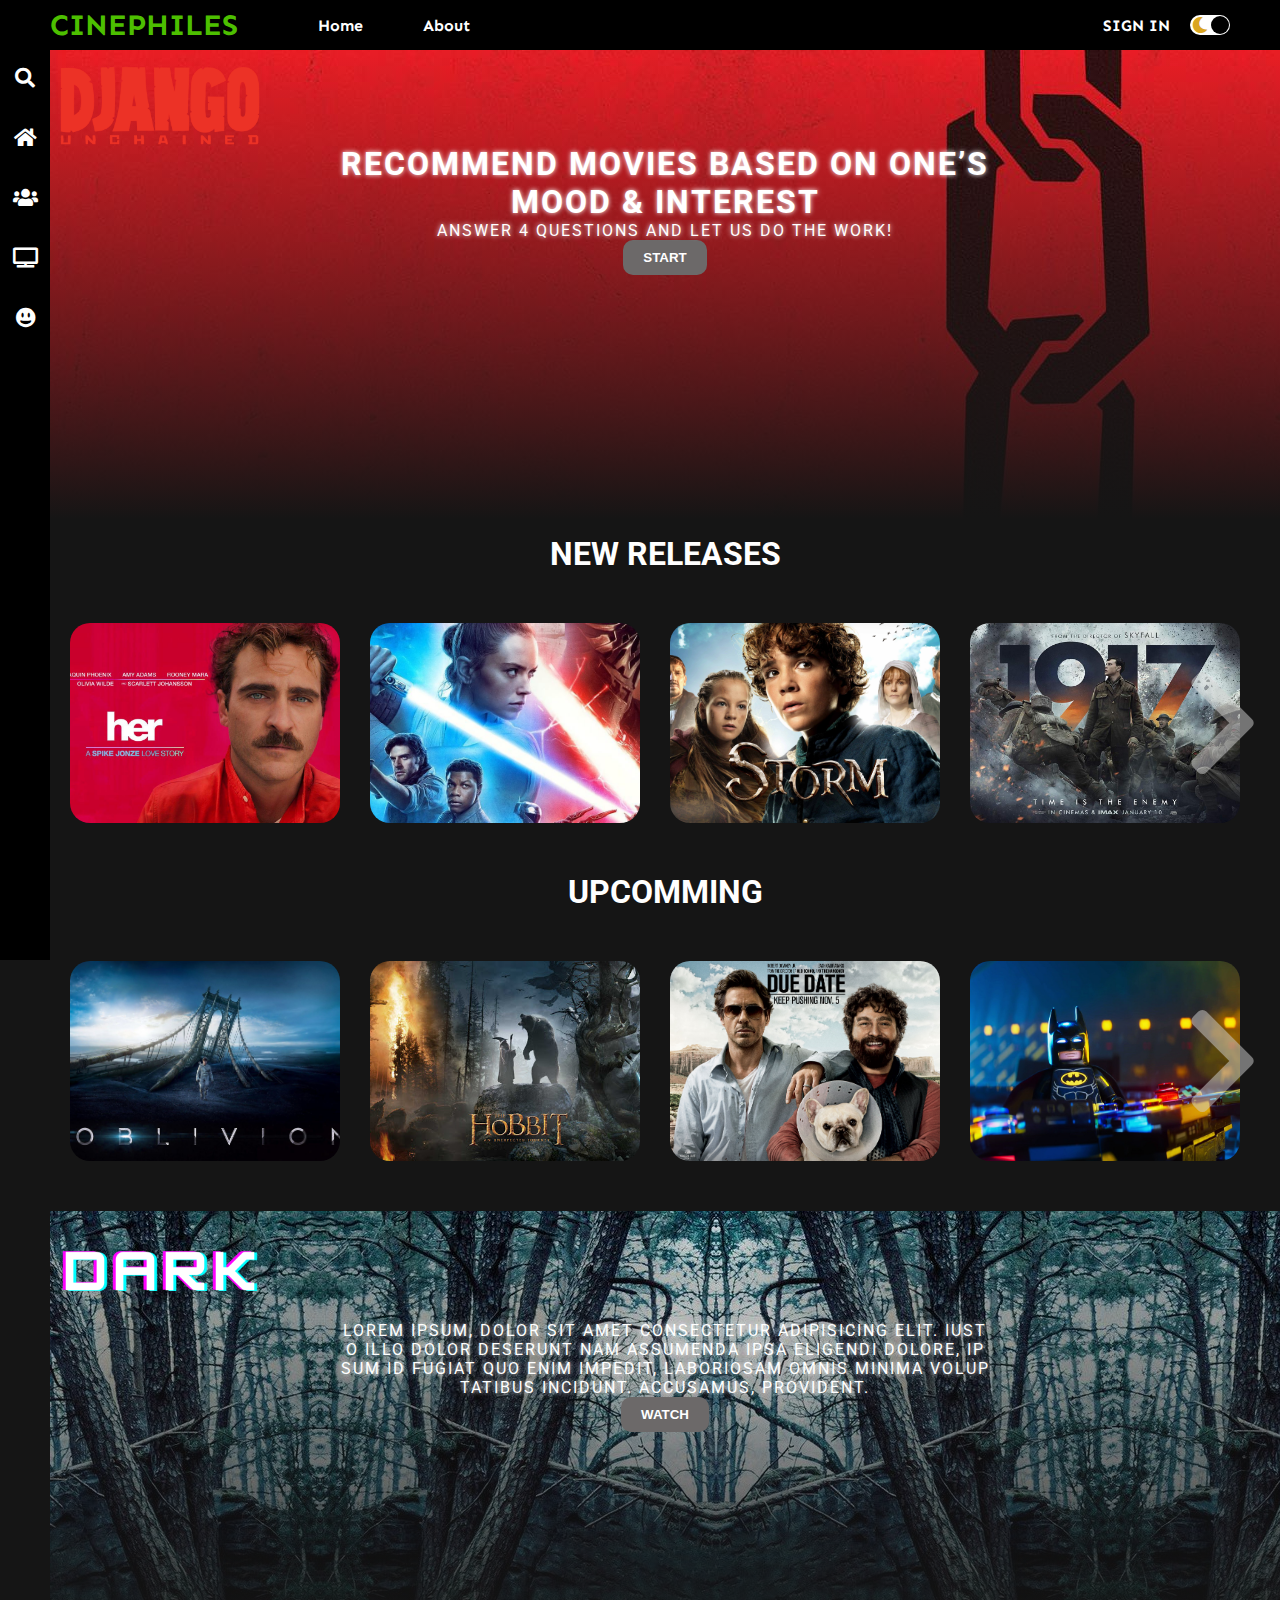
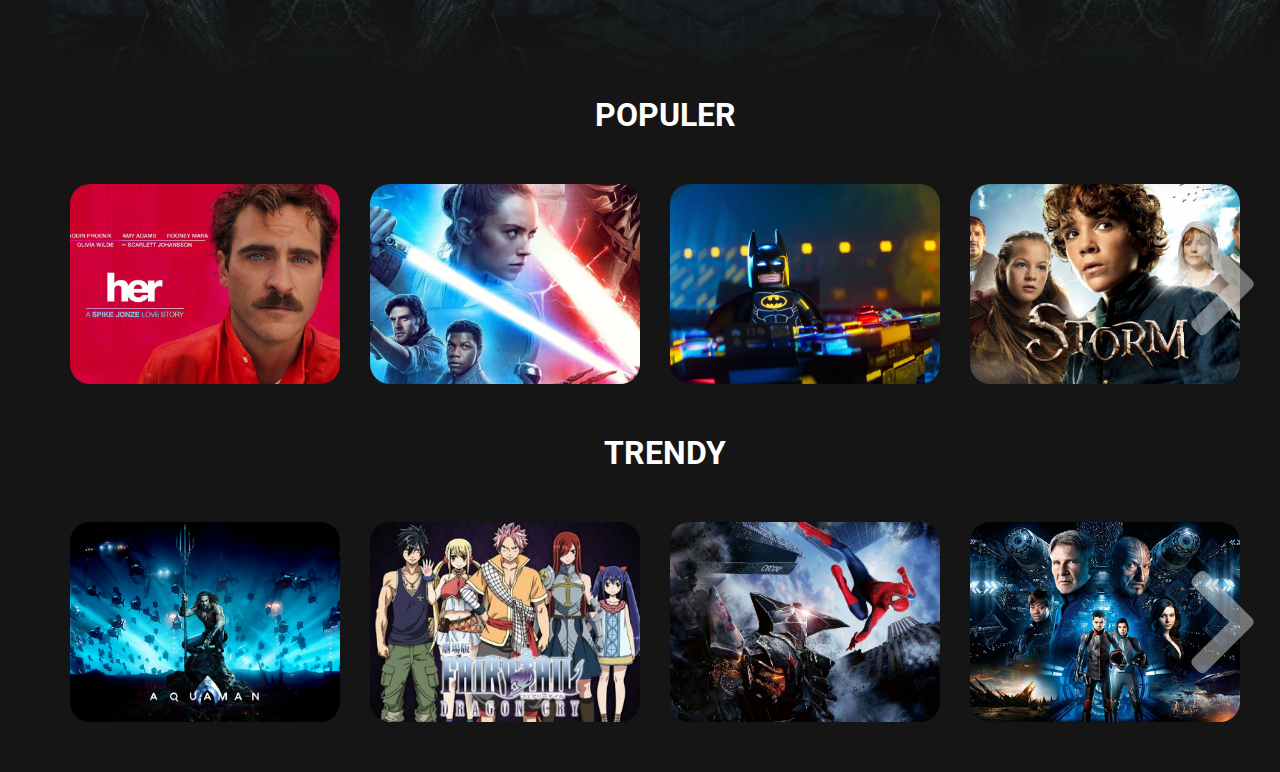
==== commit 3b2f7e60: "6 decembers update" ====
--- a/index.html
+++ b/index.html
@@ -1,420 +1,565 @@
-<html lang="en">
-
-<head>
-    <meta charset="UTF-8">
-    <meta http-equiv="X-UA-Compatible" content="IE=edge">
-    <meta name="viewport" content="width=device-width, initial-scale=1.0">
-    <link rel="stylesheet" href="style.css">
-    <link
-        href="https://fonts.googleapis.com/css2?family=Roboto:wght@100;300;400;500;700;900&family=Sen:wght@400;700;800&display=swap"
-        rel="stylesheet">
-    <link rel="stylesheet" href="https://cdnjs.cloudflare.com/ajax/libs/font-awesome/5.15.2/css/all.min.css">
-    <title>CINEPHILES</title>
-</head>
-
-<body>
-    <div class="navbar">
-        <div class="navbar-container">
-            <div class="logo-container">
-                <a href="/index.html">
-                    <h1 class="logo">CINEPHILES</h1>
-                </a>
-            </div>
-            <div class="menu-container">
-                <ul class="menu-list">
-                    <li><a class="movie-list-title " href="/index.html">Home</a></li>
-                    <li><a class="movie-list-title " href="/index.html">Forum</a></li>
-
-                    <div class="dropdown">
-                        <a class="dropbtn" class="movie-list-title">Activites</a>
-                        <div class="dropdown-content">
-                            <a href="#">Quizzes</a>
-                            <a href="#">MEME Contest</a>
-                            <a href="#">Fan Club</a>
-                        </div>
-                    </div>
-                    <li><a class="movie-list-title " href="/index.html">More</a></li>
-                    <li><a class="movie-list-title " href="/index.html">About</a></li>
-
-                </ul>
-            </div>
-            <div class="profile-container">
-                <img class="profile-picture" src="img/profile.jpg" alt="">
-                <div class="profile-text-container">
-                    <div class="dropdown">
-                        <a style="margin: 0%; padding: 0%;" class="dropbtn" class="movie-list-title">Profile</a>
-                        <i style="padding-left: 0%; " class="fas fa-caret-down"></i>
-                        <div class="dropdown-content">
-                            <a id="name" href="#">Mehedi Hasan</a>
-                            <a href="#">Setting & Srivacy</a>
-                            <a href="#">Logout</a>
-                        </div>
-                    </div>
-                </div>
-                <div class="toggle">
-                    <i class="fas fa-moon toggle-icon"></i>
-                    <i class="fas fa-sun toggle-icon"></i>
-                    <div class="toggle-ball"></div>
-                </div>
-            </div>
-        </div>
-    </div>
-    <div class="sidebar">
-        <div class="left-menu-icon fas fa-search" style="margin-top: 8px; " id="SearchIcon"></div>
-        <a style="margin-left: 20px;" href="/index.html"><i class="left-menu-icon fas fa-home"></i></a>
-        <i class="left-menu-icon fas fa-users"></i>
-        <i class="left-menu-icon fas fa-bookmark"></i>
-        <i class="left-menu-icon fas fa-tv"></i>
-        <i class="left-menu-icon fas fa-hourglass-start"></i>
-        <i class="left-menu-icon fas fa-shopping-cart"></i>
-    </div>
-    <div class="container">
-        <div class="content-container">
-            <div class="featured-content"
-                style="background: linear-gradient(to bottom, rgba(0,0,0,0), #151515), url('img/f-1.jpg');">
-                <img class="featured-title" src="img/f-t-1.png" alt="">
-                <input id="searchbar" type="text" name="search" placeholder="Search Movie">
-                <h1 class="featured-desc">Recommend Movies Based On One’s Mood & Interest</h1>
-                <p class="featured-desc">Answer 6 questions and let us do the work!</p>
-                <button class="featured-button" onclick="openForm()">START</button>
-                <!-- <div class="form-popup" id="myForm">
-                    <form action="/action_page.php" class="form-container">
-                        <h2 style="color:gray">1. How are you today?</h2>
-                        <p style=" text-align: center; color: gray">Choose 1 answer</p>
-                        <hr />
-
-
-                        <div id='block-1' style='padding: 10px;'>
-                            <label for='option-1' style=' padding: 5px; font-size: 1.5rem;color:gray;'>
-                                <input type='radio' name='option' value='6/24' id='option-1'
-                                    style='color:black; transform: scale(1.6); margin-right: 10px; vertical-align: middle; margin-top: -2px;'>Happy</label>
-
-                        </div>
-                        <hr />
-
-
-                        <div id='block-2' style='padding: 10px;'>
-                            <label for='option-2' style=' padding: 5px; font-size: 1.5rem;color:gray;'>
-                                <input type='radio' name='option' value='6' id='option-2'
-                                    style='transform: scale(1.6); margin-right: 10px; vertical-align: middle; margin-top: -2px;'>Neutral</label>
-                        </div>
-                        <hr />
-
-                        <div id='block-3' style='padding: 10px;'>
-                            <label for='option-3' style=' padding: 5px; font-size: 1.5rem; color:gray;'>
-                                <input type='radio' name='option' value='1/3' id='option-3'
-                                    style='transform: scale(1.6); margin-right: 10px; vertical-align: middle; margin-top: -2px;'>Sad</label>
-                        </div>
-                        <hr />
-
-
-                        <button type='button' class="featured-button form-button">Next</button>
-                         </div> -->
-                        <!-- <a id='showanswer1'></a>
-                        <button type="button" class="featured-button form-button" onclick="closeForm()"> Close </button>
-                    </form>
-                 </div> --> 
-
-
-                <!-- <div class="form-popup" id="myForm">
-                    <form action="/action_page.php" class="form-container">
-                        <h2 style="color:gray; text-align: center;">Login Form</h2>
-                        <hr>
-                        <div class="field">
-                            <input class="input" type="text" placeholder="Email Address" required>
-                          </div>
-                          <div class="field">
-                            <input id="showPass" class="input" type="password" placeholder="Password" required>
-                          </div>
-                          <div>
-                            <input  type="checkbox" onclick="showPassword()"><span style="color: grey">Show Password</span> 
-
-                            <a style="margin:auto;color: blue" href="#">Forgot password?</a>
-                        </div>
-                          <div class="field btn">
-                            <div class="btn-layer"></div>
-                            <input style="margin-top:12px; margin-bottom:12px;width:150px;display: flex; justify-content: center;align-items: center" class="featured-button form-button" type="submit" value="Login">
-                          </div>
-                          <div style="color:gray">Not a member? <a style="color:blue" href="">Signup now</a></div>
-                        <hr />
-                        <button style="margin-top:12px; margin-bottom:12px;width:150px;display: flex; justify-content: center;align-items: center" type="button" class="featured-button form-button" onclick="closeForm()"> Close </button>
-                    </form>
-                </div>
-
-            </div> -->
-
-
-            <div class="form-popup" id="myForm">
-                <form action="/action_page.php" class="form-container">
-                    <!-- <button class="close-btn panel-header-icon" aria-label="Close"></button> -->
-                    <h2 style="color:gray; text-align: center;">Signup Form</h2>
-                    <hr>
-                    <div class="field">
-                        <input class="input" type="text" placeholder="Email Address" required>
-                      </div>
-                      <div class="field">
-                        <input id="showPass" class="input" type="password" placeholder="Password" required>
-                      </div>
-                      <div>
-                        <input  type="checkbox" onclick="showPassword()"><span style="color: grey">Show Password</span> 
-                    </div>
-                    <div class="field">
-                        <input id="showConfirmPass" class="input" type="password" placeholder="Confirm Password" required>
-                      </div>
-                      <div>
-                        <input  type="checkbox" onclick="showConfirmPassword()"><span style="color: grey">Show Password</span> 
-                    </div>
-                      <div class="field btn">
-                        <div class="btn-layer"></div>
-                        <input style="margin-top:12px; margin-bottom:12px;width:150px;display: flex; justify-content: center;align-items: center" class="featured-button form-button" type="submit" value="Signup">
-                      </div>
-                    <hr />
-                    <button style="margin-top:12px; margin-bottom:12px;width:150px;display: flex; justify-content: center;align-items: center" type="button" class="featured-button form-button" onclick="closeForm()"> Close </button>
-                </form>
-            </div>
-
-        </div>
-
-
-            <div class="movie-list-container">
-                <h1 style="margin-top:15px; text-align:center" class="movie-list-title ">NEW RELEASES</h1>
-                <div class="movie-list-wrapper">
-                    <div class="movie-list">
-                        <div class="movie-list-item">
-                            <img class="movie-list-item-img" src="img/1.jpeg" alt="">
-                            <span class="movie-list-item-title">Her</span>
-                            <p class="movie-list-item-desc">Lorem ipsum dolor sit amet consectetur adipisicing elit. At
-                                hic fugit similique accusantium.</p>
-                            <button class="movie-list-item-button">Watch</button>
-                        </div>
-                        <div class="movie-list-item">
-                            <img class="movie-list-item-img" src="img/2.jpeg" alt="">
-                            <span class="movie-list-item-title">Star Wars</span>
-                            <p class="movie-list-item-desc">Lorem ipsum dolor sit amet consectetur adipisicing elit. At
-                                hic fugit similique accusantium.</p>
-                            <button class="movie-list-item-button">Watch</button>
-                        </div>
-                        <div class="movie-list-item">
-                            <img class="movie-list-item-img" src="img/3.jpg" alt="">
-                            <span class="movie-list-item-title">Storm</span>
-                            <p class="movie-list-item-desc">Lorem ipsum dolor sit amet consectetur adipisicing elit. At
-                                hic fugit similique accusantium.</p>
-                            <button class="movie-list-item-button">Watch</button>
-                        </div>
-                        <div class="movie-list-item">
-                            <img class="movie-list-item-img" src="img/4.jpg" alt="">
-                            <span class="movie-list-item-title">1917</span>
-                            <p class="movie-list-item-desc">Lorem ipsum dolor sit amet consectetur adipisicing elit. At
-                                hic fugit similique accusantium.</p>
-                            <button class="movie-list-item-button">Watch</button>
-                        </div>
-                        <div class="movie-list-item">
-                            <img class="movie-list-item-img" src="img/5.jpg" alt="">
-                            <span class="movie-list-item-title">Avengers</span>
-                            <p class="movie-list-item-desc">Lorem ipsum dolor sit amet consectetur adipisicing elit. At
-                                hic fugit similique accusantium.</p>
-                            <button class="movie-list-item-button">Watch</button>
-                        </div>
-                        <div class="movie-list-item">
-                            <img class="movie-list-item-img" src="img/6.jpg" alt="">
-                            <span class="movie-list-item-title">Her</span>
-                            <p class="movie-list-item-desc">Lorem ipsum dolor sit amet consectetur adipisicing elit. At
-                                hic fugit similique accusantium.</p>
-                            <button class="movie-list-item-button">Watch</button>
-                        </div>
-                        <div class="movie-list-item">
-                            <img class="movie-list-item-img" src="img/7.jpg" alt="">
-                            <span class="movie-list-item-title">Her</span>
-                            <p class="movie-list-item-desc">Lorem ipsum dolor sit amet consectetur adipisicing elit. At
-                                hic fugit similique accusantium.</p>
-                            <button class="movie-list-item-button">Watch</button>
-                        </div>
-                    </div>
-                    <i class="fas fa-chevron-right arrow"></i>
-                </div>
-            </div>
-            <div class="movie-list-container">
-                <h1 style="text-align:center" class="movie-list-title">UPCOMMING</h1>
-                <div class="movie-list-wrapper">
-                    <div class="movie-list">
-                        <div class="movie-list-item">
-                            <img class="movie-list-item-img" src="img/8.jpg" alt="">
-                            <span class="movie-list-item-title">Her</span>
-                            <p class="movie-list-item-desc">Lorem ipsum dolor sit amet consectetur adipisicing elit. At
-                                hic fugit similique accusantium.</p>
-                            <button class="movie-list-item-button">Watch</button>
-                        </div>
-                        <div class="movie-list-item">
-                            <img class="movie-list-item-img" src="img/9.jpg" alt="">
-                            <span class="movie-list-item-title">Her</span>
-                            <p class="movie-list-item-desc">Lorem ipsum dolor sit amet consectetur adipisicing elit. At
-                                hic fugit similique accusantium.</p>
-                            <button class="movie-list-item-button">Watch</button>
-                        </div>
-                        <div class="movie-list-item">
-                            <img class="movie-list-item-img" src="img/10.jpg" alt="">
-                            <span class="movie-list-item-title">Her</span>
-                            <p class="movie-list-item-desc">Lorem ipsum dolor sit amet consectetur adipisicing elit. At
-                                hic fugit similique accusantium.</p>
-                            <button class="movie-list-item-button">Watch</button>
-                        </div>
-                        <div class="movie-list-item">
-                            <img class="movie-list-item-img" src="img/15.jpg" alt="">
-                            <span class="movie-list-item-title">Her</span>
-                            <p class="movie-list-item-desc">Lorem ipsum dolor sit amet consectetur adipisicing elit. At
-                                hic fugit similique accusantium.</p>
-                            <button class="movie-list-item-button">Watch</button>
-                        </div>
-                        <div class="movie-list-item">
-                            <img class="movie-list-item-img" src="img/3.jpg" alt="">
-                            <span class="movie-list-item-title">Her</span>
-                            <p class="movie-list-item-desc">Lorem ipsum dolor sit amet consectetur adipisicing elit. At
-                                hic fugit similique accusantium.</p>
-                            <button class="movie-list-item-button">Watch</button>
-                        </div>
-                        <div class="movie-list-item">
-                            <img class="movie-list-item-img" src="img/5.jpg" alt="">
-                            <span class="movie-list-item-title">Her</span>
-                            <p class="movie-list-item-desc"> jnjn dfgf Lorem ipsum dolor sit amet consectetur adipisicing elit. At
-                                hic fugit similique accusantium.</p>
-                            <button class="movie-list-item-button">Watch</button>
-                        </div>
-                        <div class="movie-list-item">
-                            <img class="movie-list-item-img" src="img/4.jpg" alt="">
-                            <span class="movie-list-item-title">Her</span>
-                            <p class="movie-list-item-desc">Lorem ipsum dolor sit amet consectetur adipisicing elit. At
-                                hic fugit similique accusantium.</p>
-                            <button class="movie-list-item-button">Watch</button>
-                        </div>
-                    </div>
-                    <i class="fas fa-chevron-right arrow"></i>
-                </div>
-            </div>
-            <div class="featured-content"
-                style="background: linear-gradient(to bottom, rgba(0,0,0,0), #151515), url('img/f-2.jpg');">
-                <img class="featured-title" src="img/f-t-2.png" alt="">
-                <p class="featured-desc">Lorem ipsum, dolor sit amet consectetur adipisicing elit. Iusto illo dolor
-                    deserunt nam assumenda ipsa eligendi dolore, ipsum id fugiat quo enim impedit, laboriosam omnis
-                    minima voluptatibus incidunt. Accusamus, provident.</p>
-                <button class="featured-button">WATCH</button>
-            </div>
-            <div class="movie-list-container">
-                <h1 style="margin-top:15px;text-align:center" class="movie-list-title">POPULER</h1>
-                <div class="movie-list-wrapper">
-                    <div class="movie-list">
-                        <div class="movie-list-item">
-                            <img class="movie-list-item-img" src="img/1.jpeg" alt="">
-                            <span class="movie-list-item-title">Her</span>
-                            <p class="movie-list-item-desc">Lorem ipsum dolor sit amet consectetur adipisicing elit. At
-                                hic fugit similique accusantium.</p>
-                            <button class="movie-list-item-button">Watch</button>
-                        </div>
-                        <div class="movie-list-item">
-                            <img class="movie-list-item-img" src="img/2.jpeg" alt="">
-                            <span class="movie-list-item-title">Her</span>
-                            <p class="movie-list-item-desc">Lorem ipsum dolor sit amet consectetur adipisicing elit. At
-                                hic fugit similique accusantium.</p>
-                            <button class="movie-list-item-button">Watch</button>
-                        </div>
-                        <div class="movie-list-item">
-                            <img class="movie-list-item-img" src="img/15.jpg" alt="">
-                            <span class="movie-list-item-title">Her</span>
-                            <p class="movie-list-item-desc">Lorem ipsum dolor sit amet consectetur adipisicing elit. At
-                                hic fugit similique accusantium.</p>
-                            <button class="movie-list-item-button">Watch</button>
-                        </div>
-                        <div class="movie-list-item">
-                            <img class="movie-list-item-img" src="img/3.jpg" alt="">
-                            <span class="movie-list-item-title">Her</span>
-                            <p class="movie-list-item-desc">Lorem ipsum dolor sit amet consectetur adipisicing elit. At
-                                hic fugit similique accusantium.</p>
-                            <button class="movie-list-item-button">Watch</button>
-                        </div>
-                        <div class="movie-list-item">
-                            <img class="movie-list-item-img" src="img/4.jpg" alt="">
-                            <span class="movie-list-item-title">Her</span>
-                            <p class="movie-list-item-desc">Lorem ipsum dolor sit amet consectetur adipisicing elit. At
-                                hic fugit similique accusantium.</p>
-                            <button class="movie-list-item-button">Watch</button>
-                        </div>
-                        <div class="movie-list-item">
-                            <img class="movie-list-item-img" src="img/5.jpg" alt="">
-                            <span class="movie-list-item-title">Her</span>
-                            <p class="movie-list-item-desc">Lorem ipsum dolor sit amet consectetur adipisicing elit. At
-                                hic fugit similique accusantium.</p>
-                            <button class="movie-list-item-button">Watch</button>
-                        </div>
-                        <div class="movie-list-item">
-                            <img class="movie-list-item-img" src="img/15.jpg" alt="">
-                            <span class="movie-list-item-title">Her</span>
-                            <p class="movie-list-item-desc">Lorem ipsum dolor sit amet consectetur adipisicing elit. At
-                                hic fugit similique accusantium.</p>
-                            <button class="movie-list-item-button">Watch</button>
-                        </div>
-                    </div>
-                    <i class="fas fa-chevron-right arrow"></i>
-                </div>
-            </div>
-            <div class="movie-list-container">
-                <h1 style="text-align:center" class="movie-list-title">TRENDY</h1>
-                <div class="movie-list-wrapper">
-                    <div class="movie-list">
-                        <div class="movie-list-item">
-                            <img class="movie-list-item-img" src="img/17.jpg" alt="">
-                            <span class="movie-list-item-title">Her</span>
-                            <p class="movie-list-item-desc">Lorem ipsum dolor sit amet consectetur adipisicing elit. At
-                                hic fugit similique accusantium.</p>
-                            <button class="movie-list-item-button">Watch</button>
-                        </div>
-                        <div class="movie-list-item">
-                            <img class="movie-list-item-img" src="img/18.jpg" alt="">
-                            <span class="movie-list-item-title">Her</span>
-                            <p class="movie-list-item-desc">Lorem ipsum dolor sit amet consectetur adipisicing elit. At
-                                hic fugit similique accusantium.</p>
-                            <button class="movie-list-item-button">Watch</button>
-                        </div>
-                        <div class="movie-list-item">
-                            <img class="movie-list-item-img" src="img/19.jpg" alt="">
-                            <span class="movie-list-item-title">Her</span>
-                            <p class="movie-list-item-desc">Lorem ipsum dolor sit amet consectetur adipisicing elit. At
-                                hic fugit similique accusantium.</p>
-                            <button class="movie-list-item-button">Watch</button>
-                        </div>
-                        <div class="movie-list-item">
-                            <img class="movie-list-item-img" src="img/7.jpg" alt="">
-                            <span class="movie-list-item-title">Her</span>
-                            <p class="movie-list-item-desc">Lorem ipsum dolor sit amet consectetur adipisicing elit. At
-                                hic fugit similique accusantium.</p>
-                            <button class="movie-list-item-button">Watch</button>
-                        </div>
-                        <div class="movie-list-item">
-                            <img class="movie-list-item-img" src="img/5.jpg" alt="">
-                            <span class="movie-list-item-title">Her</span>
-                            <p class="movie-list-item-desc">Lorem ipsum dolor sit amet consectetur adipisicing elit. At
-                                hic fugit similique accusantium.</p>
-                            <button class="movie-list-item-button">Watch</button>
-                        </div>
-                        <div class="movie-list-item">
-                            <img class="movie-list-item-img" src="img/15.jpg" alt="">
-                            <span class="movie-list-item-title">Her</span>
-                            <p class="movie-list-item-desc">Lorem ipsum dolor sit amet consectetur adipisicing elit. At
-                                hic fugit similique accusantium.</p>
-                            <button class="movie-list-item-button">Watch</button>
-                        </div>
-                        <div class="movie-list-item">
-                            <img class="movie-list-item-img" src="img/4.jpg" alt="">
-                            <span class="movie-list-item-title">Her</span>
-                            <p class="movie-list-item-desc">Lorem ipsum dolor sit amet consectetur adipisicing elit. At
-                                hic fugit similique accusantium.</p>
-                            <button class="movie-list-item-button">Watch</button>
-                        </div>
-                    </div>
-                    <i class="fas fa-chevron-right arrow"></i>
-                </div>
-            </div>
-        </div>
-    </div>
-    <script src="app.js"></script>
-</body>
-
-</html>+
+
+
+<html lang="en">
+
+    <head>
+        <meta charset="UTF-8">
+        <meta http-equiv="X-UA-Compatible" content="IE=edge">
+        <meta name="viewport" content="width=device-width, initial-scale=1.0">
+        <link rel="stylesheet" href="style.css">
+        <link
+            href="https://fonts.googleapis.com/css2?family=Roboto:wght@100;300;400;500;700;900&family=Sen:wght@400;700;800&display=swap"
+            rel="stylesheet">
+        <link rel="stylesheet" href="https://cdnjs.cloudflare.com/ajax/libs/font-awesome/5.15.2/css/all.min.css">
+        <title>CINEPHILES</title>
+    </head>
+    
+    <body>
+    
+    
+        <div class="navbar">
+            <div class="navbar-container">
+                <div class="logo-container">
+                    <a href="/index.html">
+                        <h1 class="logo">CINEPHILES</h1>
+                    </a>
+                </div>
+                <div class="menu-container">
+                    <ul class="menu-list">
+                        <li><a class="movie-list-title " href="/index.html">Home</a></li>
+                        <li><a class="movie-list-title " href="/index.html">About</a></li>
+                    </ul>
+                </div>
+                <div class="profile-container">
+                    <div class="profile-text-container">
+                        <div class="dropdown">
+                            <a style="cursor: pointer; margin: 0%; padding: 0%;" class="dropbtn"
+                                class="movie-list-title" onclick="loginopenForm()">SIGN IN</a>
+                        </div>
+                    </div>
+                    <div class="toggle">
+                        <i class="fas fa-moon toggle-icon"></i>
+                        <i class="fas fa-sun toggle-icon"></i>
+                        <div class="toggle-ball"></div>
+                    </div>
+                </div>
+            </div>
+        </div>
+    
+    
+    
+    
+    
+    
+    
+        <div class="sidebar">
+            <div class="left-menu-icon fas fa-search" style="margin-top: 8px; " onclick="loginopenForm()" id="SearchIcon"></div>
+            <a style="margin-left: 20px;" href="/index.html"><i class="left-menu-icon fas fa-home"></i></a>
+            <i class="left-menu-icon fas fa-users" onclick="loginopenForm()"></i>
+            <i class="left-menu-icon fas fa-tv" onclick="loginopenForm()"></i>
+            <i class="left-menu-icon fas fa-grin-alt" onclick="loginopenForm()"></i>
+        </div>
+    
+        <div class="container">
+            <div class="content-container">
+                <div class="featured-content"
+                style="background: linear-gradient(to bottom, rgba(0,0,0,0), #151515), url('img/f-1.jpg');">
+                <img class="featured-title" src="img/f-t-1.png" alt="">
+                <input id="searchbar" type="text" name="search" placeholder="Search Movie">
+                <h1 class="featured-desc">Recommend Movies Based On One’s Mood & Interest</h1>
+                <p class="featured-desc">Answer 4 questions and let us do the work!</p>
+                <button class="featured-button" onclick="loginopenForm()">START</button>
+    
+                <div class="form-popup" id="myForm">
+                    <form action="/action_page.php" class="form-container">
+                        <h2 style="color:gray">1. How are you today?</h2>
+                        <p style=" text-align: center; color: gray">Choose 1 Option</p>
+                        <hr />
+    
+    
+                        <div id='block-1' style='padding: 10px;'>
+                            <label for='option-1' style=' padding: 5px; font-size: 1.5rem;color:gray;'>
+                                <input type='radio' name='option' value='Happy' id='option-1'
+                                    style='color:black; transform: scale(1.6); margin-right: 10px; vertical-align: middle; margin-top: -2px;'>Happy</label>
+    
+                        </div>
+                        <hr />
+    
+    
+                        <div id='block-2' style='padding: 10px;'>
+                            <label for='option-2' style=' padding: 5px; font-size: 1.5rem;color:gray;'>
+                                <input type='radio' name='option' value='Neutral' id='option-2'
+                                    style='transform: scale(1.6); margin-right: 10px; vertical-align: middle; margin-top: -2px;'>Neutral</label>
+                        </div>
+                        <hr />
+    
+                        <div id='block-3' style='padding: 10px;'>
+                            <label for='option-3' style=' padding: 5px; font-size: 1.5rem; color:gray;'>
+                                <input type='radio' name='option' value='Sad' id='option-3'
+                                    style='transform: scale(1.6); margin-right: 10px; vertical-align: middle; margin-top: -2px;'>Sad</label>
+                        </div>
+                        <hr />
+    
+    
+                        <button type='button' class="featured-button form-button" onclick="openForm2()" >Next</button>
+                        <button type="button" class="featured-button form-button" onclick="closeForm()"> Close </button>
+                    </form>
+                 </div>
+    
+    
+                 <div class="form-popup" id="myForm2">
+                    <form action="/action_page.php" class="form-container">
+                        <h2 style="color:gray">2. What comes closest to your occasion?</h2>
+                        <p style=" text-align: center; color: gray">Choose 1 Option</p>
+                        <hr />
+    
+    
+                        <div id='block-1' style='padding: 10px;'>
+                            <label for='option-1' style=' padding: 5px; font-size: 1.5rem;color:gray;'>
+                                <input type='radio' name='option' value='6/24' id='option-1'
+                                    style='color:black; transform: scale(1.6); margin-right: 10px; vertical-align: middle; margin-top: -2px;'>Watching alone</label>
+    
+                        </div>
+                        <hr />
+    
+    
+                        <div id='block-2' style='padding: 10px;'>
+                            <label for='option-2' style=' padding: 5px; font-size: 1.5rem;color:gray;'>
+                                <input type='radio' name='option' value='6' id='option-2'
+                                    style='transform: scale(1.6); margin-right: 10px; vertical-align: middle; margin-top: -2px;'>Watching with your favorite person</label>
+                        </div>
+                        <hr />
+    
+                        <div id='block-3' style='padding: 10px;'>
+                            <label for='option-3' style=' padding: 5px; font-size: 1.5rem; color:gray;'>
+                                <input type='radio' name='option' value='1/3' id='option-3'
+                                    style='transform: scale(1.6); margin-right: 10px; vertical-align: middle; margin-top: -2px;'>movie party
+                                </label>
+                        </div>
+                        <hr />
+    
+    
+                        <button type='button' class="featured-button form-button" onclick="openForm3()" >Next</button>
+                        <button type="button" class="featured-button form-button" onclick="closeForm2()"> Close </button>
+                    </form>
+                    </form>
+                 </div>
+    
+                 <div class="form-popup" id="myForm3">
+                    <form action="/action_page.php" class="form-container">
+                        <h2 style="color:gray">3. Choose your preferred genre? </h2>
+                        <p style=" text-align: center; color: gray">Choose 1 option</p>
+                        <hr />
+    
+    
+                        <div id='block-1' style='padding: 10px;'>
+                            <label for='option-1' style=' padding: 5px; font-size: 1.5rem;color:gray;'>
+                                <input type='radio' name='option' value='6/24' id='option-1'
+                                    style='color:black; transform: scale(1.6); margin-right: 10px; vertical-align: middle; margin-top: -2px;'>Drama</label>
+    
+                        </div>
+                        <hr />
+    
+    
+                        <div id='block-2' style='padding: 10px;'>
+                            <label for='option-2' style=' padding: 5px; font-size: 1.5rem;color:gray;'>
+                                <input type='radio' name='option' value='6' id='option-2'
+                                    style='transform: scale(1.6); margin-right: 10px; vertical-align: middle; margin-top: -2px;'>Romance</label>
+                        </div>
+                        <hr />
+    
+                        <div id='block-3' style='padding: 10px;'>
+                            <label for='option-3' style=' padding: 5px; font-size: 1.5rem; color:gray;'>
+                                <input type='radio' name='option' value='1/3' id='option-3'
+                                    style='transform: scale(1.6); margin-right: 10px; vertical-align: middle; margin-top: -2px;'>Thriller</label>
+                        </div>
+                        <hr />
+                        <div id='block-3' style='padding: 10px;'>
+                            <label for='option-3' style=' padding: 5px; font-size: 1.5rem; color:gray;'>
+                                <input type='radio' name='option' value='1/3' id='option-3'
+                                    style='transform: scale(1.6); margin-right: 10px; vertical-align: middle; margin-top: -2px;'>Science fiction</label>
+                        </div>
+                        <hr />
+    
+                        <div id='block-3' style='padding: 10px;'>
+                            <label for='option-3' style=' padding: 5px; font-size: 1.5rem; color:gray;'>
+                                <input type='radio' name='option' value='1/3' id='option-3'
+                                    style='transform: scale(1.6); margin-right: 10px; vertical-align: middle; margin-top: -2px;'>Horror</label>
+                        </div>
+                        <hr />
+                        <div id='block-3' style='padding: 10px;'>
+                            <label for='option-3' style=' padding: 5px; font-size: 1.5rem; color:gray;'>
+                                <input type='radio' name='option' value='1/3' id='option-3'
+                                    style='transform: scale(1.6); margin-right: 10px; vertical-align: middle; margin-top: -2px;'>Fantasy</label>
+                        </div>
+                        <hr />
+    
+                        <div id='block-3' style='padding: 10px;'>
+                            <label for='option-3' style=' padding: 5px; font-size: 1.5rem; color:gray;'>
+                                <input type='radio' name='option' value='1/3' id='option-3'
+                                    style='transform: scale(1.6); margin-right: 10px; vertical-align: middle; margin-top: -2px;'>Doesn’t matter </label>
+                        </div>
+                        <hr />
+    
+    
+                        <button type='button' class="featured-button form-button" onclick="openForm4()" >Next</button>
+                        <button type="button" class="featured-button form-button" onclick="closeForm3()"> Close </button>
+                    </form>
+                    </form>
+                 </div>
+    
+                 <div class="form-popup" id="myForm4">
+                    <form action="/action_page.php" class="form-container">
+                        <h2 style="color:gray">4. how old would you like the movie to be?</h2>
+                        <p style=" text-align: center; color: gray">Choose 1 option</p>
+                        <hr />
+    
+    
+                        <div id='block-1' style='padding: 10px;'>
+                            <label for='option-1' style=' padding: 5px; font-size: 1.5rem;color:gray;'>
+                                <input type='radio' name='option' value='6/24' id='option-1'
+                                    style='color:black; transform: scale(1.6); margin-right: 10px; vertical-align: middle; margin-top: -2px;'>Doesn’t matter</label>
+    
+                        </div>
+                        <hr />
+    
+    
+                        <div id='block-2' style='padding: 10px;'>
+                            <label for='option-2' style=' padding: 5px; font-size: 1.5rem;color:gray;'>
+                                <input type='radio' name='option' value='6' id='option-2'
+                                    style='transform: scale(1.6); margin-right: 10px; vertical-align: middle; margin-top: -2px;'>10 years</label>
+                        </div>
+                        <hr />
+    
+                        <div id='block-3' style='padding: 10px;'>
+                            <label for='option-3' style=' padding: 5px; font-size: 1.5rem; color:gray;'>
+                                <input type='radio' name='option' value='1/3' id='option-3'
+                                    style='transform: scale(1.6); margin-right: 10px; vertical-align: middle; margin-top: -2px;'>20 years</label>
+                        </div>
+                        <hr />
+    
+    
+                        <button type='button' class="featured-button form-button">Submit</button>
+                        <button type="button" class="featured-button form-button" onclick="closeForm4()"> Close </button>
+                    </form>
+                    </form>
+                 </div>
+    
+    
+                <div class="form-popup" id="loginmyForm">
+                    <!-- <form action="/action_page.php" class="form-container"> -->
+                        <form action="indexlogin.php" class="form-container">
+                        <h2 style="color:gray; text-align: center;">Login Form</h2>
+                        <hr>
+                        <div class="field">
+                            <input class="input" type="text" placeholder="Email Address" required>
+                          </div>
+                          <div class="field">
+                            <input id="showPass" class="input" type="password" placeholder="Password" required>
+                          </div>
+                          <div>
+                            <input  type="checkbox" onclick="showPassword()"><span style="color: grey">Show Password</span> 
+    
+                            <a style="margin:auto;color: blue" href="#">Forgot password?</a>
+                        </div>
+                          <div class="field btn">
+                            <div class="btn-layer"></div>
+                           <input style="margin-top:12px; margin-bottom:12px;width:150px;display: flex; justify-content: center;align-items: center" class="featured-button form-button" type="submit" value="Login">
+                          </div>
+                          <div style="cursor: pointer; color:gray">Not a member? <a style="color:blue" onclick="signupopenForm()">Signup now</a></div>
+                        <hr />
+                        <button style="margin-top:12px; margin-bottom:12px;width:150px;display: flex; justify-content: center;align-items: center" type="button" class="featured-button form-button" onclick="logincloseForm()"> Close </button>
+                    </form>
+                </div>
+    
+    
+    
+            <div class="form-popup" id="signupmyForm">
+                <form action="/action_page.php" class="form-container"> -->
+                     <h2 style="color:gray; text-align: center;">Signup Form</h2>
+                    <hr>
+                    <div class="field">
+                        <input class="input" type="text" placeholder="Name" required>
+                    </div>
+                    <div class="field">
+                        <input class="input" type="text" placeholder="Email Address" required>
+                      </div>
+                      <div class="field">
+                        <input id="showPass" class="input" type="password" placeholder="Password" required>
+                      </div>
+                      <div>
+                        <input  type="checkbox" onclick="showPassword()"><span style="color: grey">Show Password</span> 
+                    </div>
+                    <div class="field">
+                        <input id="showConfirmPass" class="input" type="password" placeholder="Confirm Password" required>
+                      </div>
+                      <div>
+                        <input  type="checkbox" onclick="showConfirmPassword()"><span style="color: grey">Show Password</span> 
+                    </div>
+                      <div class="field btn">
+                        <div class="btn-layer"></div>
+                        <input style="margin-top:12px; margin-bottom:12px;width:150px;display: flex; justify-content: center;align-items: center" class="featured-button form-button" type="submit" value="Signup">
+                      </div>
+                    <hr />
+                    <button style="margin-top:12px; margin-bottom:12px;width:150px;display: flex; justify-content: center;align-items: center" type="button" class="featured-button form-button" onclick="signupcloseForm()"> Close </button>
+                </form>
+            </div>
+    
+        </div>
+    
+    
+    
+                <div class="movie-list-container">
+                    <h1 style="margin-top:15px; text-align:center" class="movie-list-title ">NEW RELEASES</h1>
+                    <div class="movie-list-wrapper">
+                        <div class="movie-list">
+                            <div class="movie-list-item">
+                                <img class="movie-list-item-img" src="img/1.jpeg" alt="">
+                                <span class="movie-list-item-title">Her</span>
+                                <p class="movie-list-item-desc">Lorem ipsum dolor sit amet consectetur adipisicing elit. At
+                                    hic fugit similique accusantium.</p>
+                                <button class="movie-list-item-button">Watch</button>
+                            </div>
+                            <div class="movie-list-item">
+                                <img class="movie-list-item-img" src="img/2.jpeg" alt="">
+                                <span class="movie-list-item-title">Star Wars</span>
+                                <p class="movie-list-item-desc">Lorem ipsum dolor sit amet consectetur adipisicing elit. At
+                                    hic fugit similique accusantium.</p>
+                                <button class="movie-list-item-button">Watch</button>
+                            </div>
+                            <div class="movie-list-item">
+                                <img class="movie-list-item-img" src="img/3.jpg" alt="">
+                                <span class="movie-list-item-title">Storm</span>
+                                <p class="movie-list-item-desc">Lorem ipsum dolor sit amet consectetur adipisicing elit. At
+                                    hic fugit similique accusantium.</p>
+                                <button class="movie-list-item-button">Watch</button>
+                            </div>
+                            <div class="movie-list-item">
+                                <img class="movie-list-item-img" src="img/4.jpg" alt="">
+                                <span class="movie-list-item-title">1917</span>
+                                <p class="movie-list-item-desc">Lorem ipsum dolor sit amet consectetur adipisicing elit. At
+                                    hic fugit similique accusantium.</p>
+                                <button class="movie-list-item-button">Watch</button>
+                            </div>
+                            <div class="movie-list-item">
+                                <img class="movie-list-item-img" src="img/5.jpg" alt="">
+                                <span class="movie-list-item-title">Avengers</span>
+                                <p class="movie-list-item-desc">Lorem ipsum dolor sit amet consectetur adipisicing elit. At
+                                    hic fugit similique accusantium.</p>
+                                <button class="movie-list-item-button">Watch</button>
+                            </div>
+                            <div class="movie-list-item">
+                                <img class="movie-list-item-img" src="img/6.jpg" alt="">
+                                <span class="movie-list-item-title">Her</span>
+                                <p class="movie-list-item-desc">Lorem ipsum dolor sit amet consectetur adipisicing elit. At
+                                    hic fugit similique accusantium.</p>
+                                <button class="movie-list-item-button">Watch</button>
+                            </div>
+                            <div class="movie-list-item">
+                                <img class="movie-list-item-img" src="img/7.jpg" alt="">
+                                <span class="movie-list-item-title">Her</span>
+                                <p class="movie-list-item-desc">Lorem ipsum dolor sit amet consectetur adipisicing elit. At
+                                    hic fugit similique accusantium.</p>
+                                <button class="movie-list-item-button">Watch</button>
+                            </div>
+                        </div>
+                        <i class="fas fa-chevron-right arrow"></i>
+                    </div>
+                </div>
+                <div class="movie-list-container">
+                    <h1 style="text-align:center" class="movie-list-title">UPCOMMING</h1>
+                    <div class="movie-list-wrapper">
+                        <div class="movie-list">
+                            <div class="movie-list-item">
+                                <img class="movie-list-item-img" src="img/8.jpg" alt="">
+                                <span class="movie-list-item-title">Her</span>
+                                <p class="movie-list-item-desc">Lorem ipsum dolor sit amet consectetur adipisicing elit. At
+                                    hic fugit similique accusantium.</p>
+                                <button class="movie-list-item-button">Watch</button>
+                            </div>
+                            <div class="movie-list-item">
+                                <img class="movie-list-item-img" src="img/9.jpg" alt="">
+                                <span class="movie-list-item-title">Her</span>
+                                <p class="movie-list-item-desc">Lorem ipsum dolor sit amet consectetur adipisicing elit. At
+                                    hic fugit similique accusantium.</p>
+                                <button class="movie-list-item-button">Watch</button>
+                            </div>
+                            <div class="movie-list-item">
+                                <img class="movie-list-item-img" src="img/10.jpg" alt="">
+                                <span class="movie-list-item-title">Her</span>
+                                <p class="movie-list-item-desc">Lorem ipsum dolor sit amet consectetur adipisicing elit. At
+                                    hic fugit similique accusantium.</p>
+                                <button class="movie-list-item-button">Watch</button>
+                            </div>
+                            <div class="movie-list-item">
+                                <img class="movie-list-item-img" src="img/15.jpg" alt="">
+                                <span class="movie-list-item-title">Her</span>
+                                <p class="movie-list-item-desc">Lorem ipsum dolor sit amet consectetur adipisicing elit. At
+                                    hic fugit similique accusantium.</p>
+                                <button class="movie-list-item-button">Watch</button>
+                            </div>
+                            <div class="movie-list-item">
+                                <img class="movie-list-item-img" src="img/3.jpg" alt="">
+                                <span class="movie-list-item-title">Her</span>
+                                <p class="movie-list-item-desc">Lorem ipsum dolor sit amet consectetur adipisicing elit. At
+                                    hic fugit similique accusantium.</p>
+                                <button class="movie-list-item-button">Watch</button>
+                            </div>
+                            <div class="movie-list-item">
+                                <img class="movie-list-item-img" src="img/5.jpg" alt="">
+                                <span class="movie-list-item-title">Her</span>
+                                <p class="movie-list-item-desc">Lorem ipsum dolor sit amet consectetur adipisicing elit. At
+                                    hic fugit similique accusantium.</p>
+                                <button class="movie-list-item-button">Watch</button>
+                            </div>
+                            <div class="movie-list-item">
+                                <img class="movie-list-item-img" src="img/4.jpg" alt="">
+                                <span class="movie-list-item-title">Her</span>
+                                <p class="movie-list-item-desc">Lorem ipsum dolor sit amet consectetur adipisicing elit. At
+                                    hic fugit similique accusantium.</p>
+                                <button class="movie-list-item-button">Watch</button>
+                            </div>
+                        </div>
+                        <i class="fas fa-chevron-right arrow"></i>
+                    </div>
+                </div>
+                <div class="featured-content"
+                    style="background: linear-gradient(to bottom, rgba(0,0,0,0), #151515), url('img/f-2.jpg');">
+                    <img class="featured-title" src="img/f-t-2.png" alt="">
+                    <p class="featured-desc">Lorem ipsum, dolor sit amet consectetur adipisicing elit. Iusto illo dolor
+                        deserunt nam assumenda ipsa eligendi dolore, ipsum id fugiat quo enim impedit, laboriosam omnis
+                        minima voluptatibus incidunt. Accusamus, provident.</p>
+                    <button class="featured-button">WATCH</button>
+                </div>
+                <div class="movie-list-container">
+                    <h1 style="margin-top:15px;text-align:center" class="movie-list-title">POPULER</h1>
+                    <div class="movie-list-wrapper">
+                        <div class="movie-list">
+                            <div class="movie-list-item">
+                                <img class="movie-list-item-img" src="img/1.jpeg" alt="">
+                                <span class="movie-list-item-title">Her</span>
+                                <p class="movie-list-item-desc">Lorem ipsum dolor sit amet consectetur adipisicing elit. At
+                                    hic fugit similique accusantium.</p>
+                                <button class="movie-list-item-button">Watch</button>
+                            </div>
+                            <div class="movie-list-item">
+                                <img class="movie-list-item-img" src="img/2.jpeg" alt="">
+                                <span class="movie-list-item-title">Her</span>
+                                <p class="movie-list-item-desc">Lorem ipsum dolor sit amet consectetur adipisicing elit. At
+                                    hic fugit similique accusantium.</p>
+                                <button class="movie-list-item-button">Watch</button>
+                            </div>
+                            <div class="movie-list-item">
+                                <img class="movie-list-item-img" src="img/15.jpg" alt="">
+                                <span class="movie-list-item-title">Her</span>
+                                <p class="movie-list-item-desc">Lorem ipsum dolor sit amet consectetur adipisicing elit. At
+                                    hic fugit similique accusantium.</p>
+                                <button class="movie-list-item-button">Watch</button>
+                            </div>
+                            <div class="movie-list-item">
+                                <img class="movie-list-item-img" src="img/3.jpg" alt="">
+                                <span class="movie-list-item-title">Her</span>
+                                <p class="movie-list-item-desc">Lorem ipsum dolor sit amet consectetur adipisicing elit. At
+                                    hic fugit similique accusantium.</p>
+                                <button class="movie-list-item-button">Watch</button>
+                            </div>
+                            <div class="movie-list-item">
+                                <img class="movie-list-item-img" src="img/4.jpg" alt="">
+                                <span class="movie-list-item-title">Her</span>
+                                <p class="movie-list-item-desc">Lorem ipsum dolor sit amet consectetur adipisicing elit. At
+                                    hic fugit similique accusantium.</p>
+                                <button class="movie-list-item-button">Watch</button>
+                            </div>
+                            <div class="movie-list-item">
+                                <img class="movie-list-item-img" src="img/5.jpg" alt="">
+                                <span class="movie-list-item-title">Her</span>
+                                <p class="movie-list-item-desc">Lorem ipsum dolor sit amet consectetur adipisicing elit. At
+                                    hic fugit similique accusantium.</p>
+                                <button class="movie-list-item-button">Watch</button>
+                            </div>
+                            <div class="movie-list-item">
+                                <img class="movie-list-item-img" src="img/15.jpg" alt="">
+                                <span class="movie-list-item-title">Her</span>
+                                <p class="movie-list-item-desc">Lorem ipsum dolor sit amet consectetur adipisicing elit. At
+                                    hic fugit similique accusantium.</p>
+                                <button class="movie-list-item-button">Watch</button>
+                            </div>
+                        </div>
+                        <i class="fas fa-chevron-right arrow"></i>
+                    </div>
+                </div>
+                <div class="movie-list-container">
+                    <h1 style="text-align:center" class="movie-list-title">TRENDY</h1>
+                    <div class="movie-list-wrapper">
+                        <div class="movie-list">
+                            <div class="movie-list-item">
+                                <img class="movie-list-item-img" src="img/17.jpg" alt="">
+                                <span class="movie-list-item-title">Her</span>
+                                <p class="movie-list-item-desc">Lorem ipsum dolor sit amet consectetur adipisicing elit. At
+                                    hic fugit similique accusantium.</p>
+                                <button class="movie-list-item-button">Watch</button>
+                            </div>
+                            <div class="movie-list-item">
+                                <img class="movie-list-item-img" src="img/18.jpg" alt="">
+                                <span class="movie-list-item-title">Her</span>
+                                <p class="movie-list-item-desc">Lorem ipsum dolor sit amet consectetur adipisicing elit. At
+                                    hic fugit similique accusantium.</p>
+                                <button class="movie-list-item-button">Watch</button>
+                            </div>
+                            <div class="movie-list-item">
+                                <img class="movie-list-item-img" src="img/19.jpg" alt="">
+                                <span class="movie-list-item-title">Her</span>
+                                <p class="movie-list-item-desc">Lorem ipsum dolor sit amet consectetur adipisicing elit. At
+                                    hic fugit similique accusantium.</p>
+                                <button class="movie-list-item-button">Watch</button>
+                            </div>
+                            <div class="movie-list-item">
+                                <img class="movie-list-item-img" src="img/7.jpg" alt="">
+                                <span class="movie-list-item-title">Her</span>
+                                <p class="movie-list-item-desc">Lorem ipsum dolor sit amet consectetur adipisicing elit. At
+                                    hic fugit similique accusantium.</p>
+                                <button class="movie-list-item-button">Watch</button>
+                            </div>
+                            <div class="movie-list-item">
+                                <img class="movie-list-item-img" src="img/5.jpg" alt="">
+                                <span class="movie-list-item-title">Her</span>
+                                <p class="movie-list-item-desc">Lorem ipsum dolor sit amet consectetur adipisicing elit. At
+                                    hic fugit similique accusantium.</p>
+                                <button class="movie-list-item-button">Watch</button>
+                            </div>
+                            <div class="movie-list-item">
+                                <img class="movie-list-item-img" src="img/15.jpg" alt="">
+                                <span class="movie-list-item-title">Her</span>
+                                <p class="movie-list-item-desc">Lorem ipsum dolor sit amet consectetur adipisicing elit. At
+                                    hic fugit similique accusantium.</p>
+                                <button class="movie-list-item-button">Watch</button>
+                            </div>
+                            <div class="movie-list-item">
+                                <img class="movie-list-item-img" src="img/4.jpg" alt="">
+                                <span class="movie-list-item-title">Her</span>
+                                <p class="movie-list-item-desc">Lorem ipsum dolor sit amet consectetur adipisicing elit. At
+                                    hic fugit similique accusantium.</p>
+                                <button class="movie-list-item-button">Watch</button>
+                            </div>
+                        </div>
+                        <i class="fas fa-chevron-right arrow"></i>
+                    </div>
+                </div>
+            </div>
+        </div>
+       
+    
+        <script src="app.js"></script>
+    </body>
+    
+    </html>
+    
+    
+    
+    
+    
+    
+    
+    
+
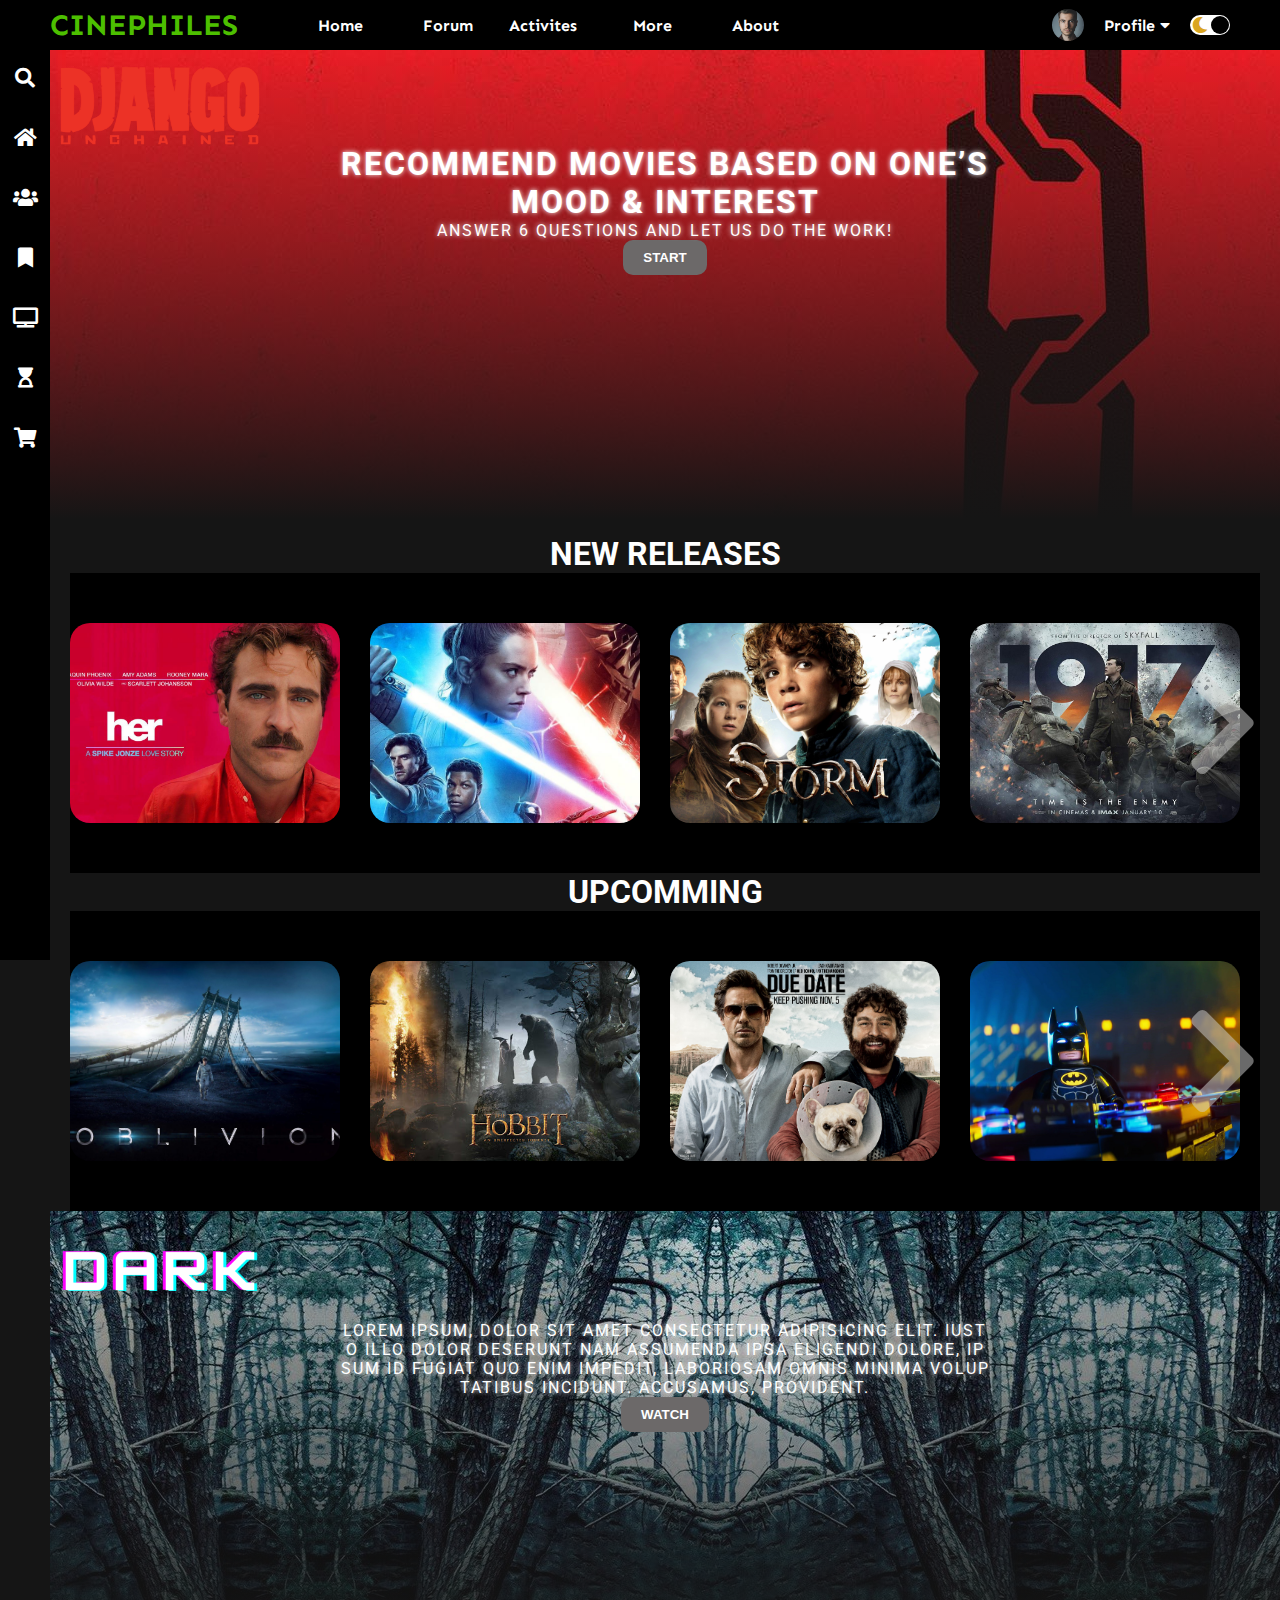
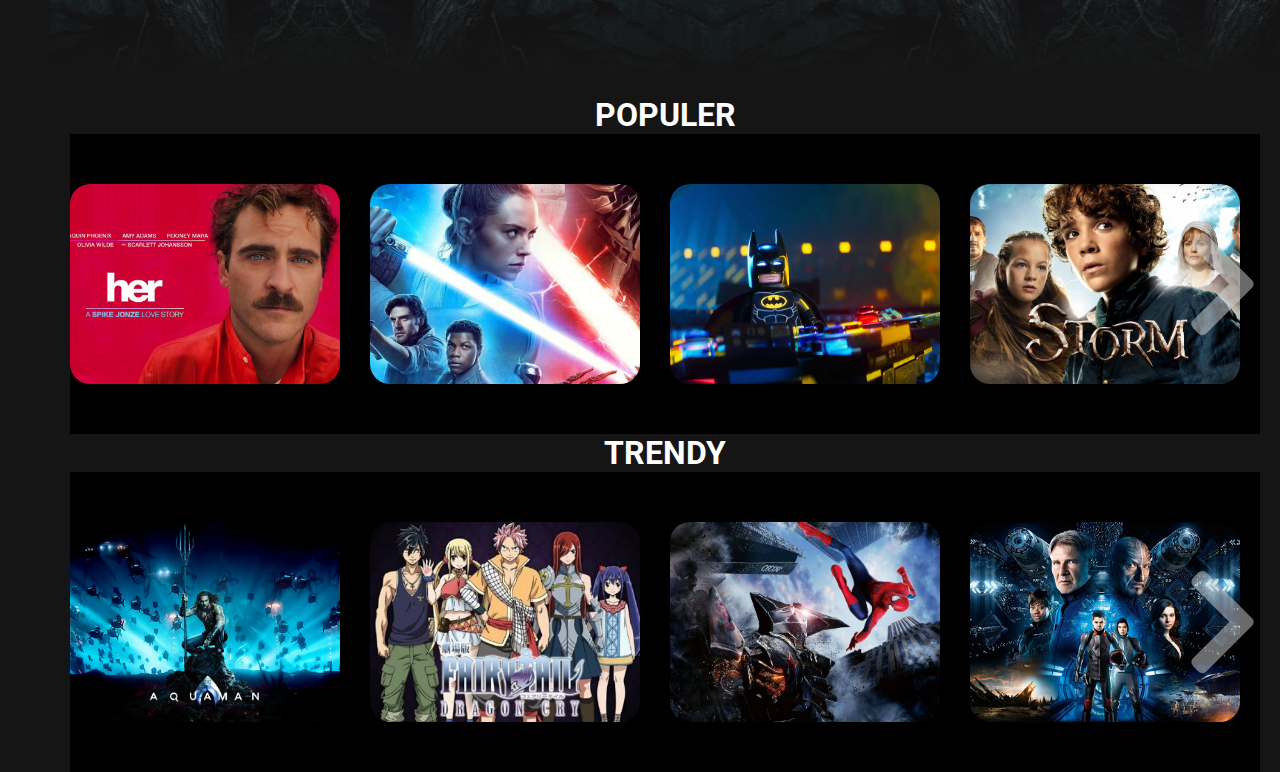
==== commit 4682e46e: "Merge remote-tracking branch 'origin/yasirBranch' into yasirBranch" ====
--- a/index.html
+++ b/index.html
@@ -1,565 +1,420 @@
-
-
-
-<html lang="en">
-
-    <head>
-        <meta charset="UTF-8">
-        <meta http-equiv="X-UA-Compatible" content="IE=edge">
-        <meta name="viewport" content="width=device-width, initial-scale=1.0">
-        <link rel="stylesheet" href="style.css">
-        <link
-            href="https://fonts.googleapis.com/css2?family=Roboto:wght@100;300;400;500;700;900&family=Sen:wght@400;700;800&display=swap"
-            rel="stylesheet">
-        <link rel="stylesheet" href="https://cdnjs.cloudflare.com/ajax/libs/font-awesome/5.15.2/css/all.min.css">
-        <title>CINEPHILES</title>
-    </head>
-    
-    <body>
-    
-    
-        <div class="navbar">
-            <div class="navbar-container">
-                <div class="logo-container">
-                    <a href="/index.html">
-                        <h1 class="logo">CINEPHILES</h1>
-                    </a>
-                </div>
-                <div class="menu-container">
-                    <ul class="menu-list">
-                        <li><a class="movie-list-title " href="/index.html">Home</a></li>
-                        <li><a class="movie-list-title " href="/index.html">About</a></li>
-                    </ul>
-                </div>
-                <div class="profile-container">
-                    <div class="profile-text-container">
-                        <div class="dropdown">
-                            <a style="cursor: pointer; margin: 0%; padding: 0%;" class="dropbtn"
-                                class="movie-list-title" onclick="loginopenForm()">SIGN IN</a>
-                        </div>
-                    </div>
-                    <div class="toggle">
-                        <i class="fas fa-moon toggle-icon"></i>
-                        <i class="fas fa-sun toggle-icon"></i>
-                        <div class="toggle-ball"></div>
-                    </div>
-                </div>
-            </div>
-        </div>
-    
-    
-    
-    
-    
-    
-    
-        <div class="sidebar">
-            <div class="left-menu-icon fas fa-search" style="margin-top: 8px; " onclick="loginopenForm()" id="SearchIcon"></div>
-            <a style="margin-left: 20px;" href="/index.html"><i class="left-menu-icon fas fa-home"></i></a>
-            <i class="left-menu-icon fas fa-users" onclick="loginopenForm()"></i>
-            <i class="left-menu-icon fas fa-tv" onclick="loginopenForm()"></i>
-            <i class="left-menu-icon fas fa-grin-alt" onclick="loginopenForm()"></i>
-        </div>
-    
-        <div class="container">
-            <div class="content-container">
-                <div class="featured-content"
-                style="background: linear-gradient(to bottom, rgba(0,0,0,0), #151515), url('img/f-1.jpg');">
-                <img class="featured-title" src="img/f-t-1.png" alt="">
-                <input id="searchbar" type="text" name="search" placeholder="Search Movie">
-                <h1 class="featured-desc">Recommend Movies Based On One’s Mood & Interest</h1>
-                <p class="featured-desc">Answer 4 questions and let us do the work!</p>
-                <button class="featured-button" onclick="loginopenForm()">START</button>
-    
-                <div class="form-popup" id="myForm">
-                    <form action="/action_page.php" class="form-container">
-                        <h2 style="color:gray">1. How are you today?</h2>
-                        <p style=" text-align: center; color: gray">Choose 1 Option</p>
-                        <hr />
-    
-    
-                        <div id='block-1' style='padding: 10px;'>
-                            <label for='option-1' style=' padding: 5px; font-size: 1.5rem;color:gray;'>
-                                <input type='radio' name='option' value='Happy' id='option-1'
-                                    style='color:black; transform: scale(1.6); margin-right: 10px; vertical-align: middle; margin-top: -2px;'>Happy</label>
-    
-                        </div>
-                        <hr />
-    
-    
-                        <div id='block-2' style='padding: 10px;'>
-                            <label for='option-2' style=' padding: 5px; font-size: 1.5rem;color:gray;'>
-                                <input type='radio' name='option' value='Neutral' id='option-2'
-                                    style='transform: scale(1.6); margin-right: 10px; vertical-align: middle; margin-top: -2px;'>Neutral</label>
-                        </div>
-                        <hr />
-    
-                        <div id='block-3' style='padding: 10px;'>
-                            <label for='option-3' style=' padding: 5px; font-size: 1.5rem; color:gray;'>
-                                <input type='radio' name='option' value='Sad' id='option-3'
-                                    style='transform: scale(1.6); margin-right: 10px; vertical-align: middle; margin-top: -2px;'>Sad</label>
-                        </div>
-                        <hr />
-    
-    
-                        <button type='button' class="featured-button form-button" onclick="openForm2()" >Next</button>
-                        <button type="button" class="featured-button form-button" onclick="closeForm()"> Close </button>
-                    </form>
-                 </div>
-    
-    
-                 <div class="form-popup" id="myForm2">
-                    <form action="/action_page.php" class="form-container">
-                        <h2 style="color:gray">2. What comes closest to your occasion?</h2>
-                        <p style=" text-align: center; color: gray">Choose 1 Option</p>
-                        <hr />
-    
-    
-                        <div id='block-1' style='padding: 10px;'>
-                            <label for='option-1' style=' padding: 5px; font-size: 1.5rem;color:gray;'>
-                                <input type='radio' name='option' value='6/24' id='option-1'
-                                    style='color:black; transform: scale(1.6); margin-right: 10px; vertical-align: middle; margin-top: -2px;'>Watching alone</label>
-    
-                        </div>
-                        <hr />
-    
-    
-                        <div id='block-2' style='padding: 10px;'>
-                            <label for='option-2' style=' padding: 5px; font-size: 1.5rem;color:gray;'>
-                                <input type='radio' name='option' value='6' id='option-2'
-                                    style='transform: scale(1.6); margin-right: 10px; vertical-align: middle; margin-top: -2px;'>Watching with your favorite person</label>
-                        </div>
-                        <hr />
-    
-                        <div id='block-3' style='padding: 10px;'>
-                            <label for='option-3' style=' padding: 5px; font-size: 1.5rem; color:gray;'>
-                                <input type='radio' name='option' value='1/3' id='option-3'
-                                    style='transform: scale(1.6); margin-right: 10px; vertical-align: middle; margin-top: -2px;'>movie party
-                                </label>
-                        </div>
-                        <hr />
-    
-    
-                        <button type='button' class="featured-button form-button" onclick="openForm3()" >Next</button>
-                        <button type="button" class="featured-button form-button" onclick="closeForm2()"> Close </button>
-                    </form>
-                    </form>
-                 </div>
-    
-                 <div class="form-popup" id="myForm3">
-                    <form action="/action_page.php" class="form-container">
-                        <h2 style="color:gray">3. Choose your preferred genre? </h2>
-                        <p style=" text-align: center; color: gray">Choose 1 option</p>
-                        <hr />
-    
-    
-                        <div id='block-1' style='padding: 10px;'>
-                            <label for='option-1' style=' padding: 5px; font-size: 1.5rem;color:gray;'>
-                                <input type='radio' name='option' value='6/24' id='option-1'
-                                    style='color:black; transform: scale(1.6); margin-right: 10px; vertical-align: middle; margin-top: -2px;'>Drama</label>
-    
-                        </div>
-                        <hr />
-    
-    
-                        <div id='block-2' style='padding: 10px;'>
-                            <label for='option-2' style=' padding: 5px; font-size: 1.5rem;color:gray;'>
-                                <input type='radio' name='option' value='6' id='option-2'
-                                    style='transform: scale(1.6); margin-right: 10px; vertical-align: middle; margin-top: -2px;'>Romance</label>
-                        </div>
-                        <hr />
-    
-                        <div id='block-3' style='padding: 10px;'>
-                            <label for='option-3' style=' padding: 5px; font-size: 1.5rem; color:gray;'>
-                                <input type='radio' name='option' value='1/3' id='option-3'
-                                    style='transform: scale(1.6); margin-right: 10px; vertical-align: middle; margin-top: -2px;'>Thriller</label>
-                        </div>
-                        <hr />
-                        <div id='block-3' style='padding: 10px;'>
-                            <label for='option-3' style=' padding: 5px; font-size: 1.5rem; color:gray;'>
-                                <input type='radio' name='option' value='1/3' id='option-3'
-                                    style='transform: scale(1.6); margin-right: 10px; vertical-align: middle; margin-top: -2px;'>Science fiction</label>
-                        </div>
-                        <hr />
-    
-                        <div id='block-3' style='padding: 10px;'>
-                            <label for='option-3' style=' padding: 5px; font-size: 1.5rem; color:gray;'>
-                                <input type='radio' name='option' value='1/3' id='option-3'
-                                    style='transform: scale(1.6); margin-right: 10px; vertical-align: middle; margin-top: -2px;'>Horror</label>
-                        </div>
-                        <hr />
-                        <div id='block-3' style='padding: 10px;'>
-                            <label for='option-3' style=' padding: 5px; font-size: 1.5rem; color:gray;'>
-                                <input type='radio' name='option' value='1/3' id='option-3'
-                                    style='transform: scale(1.6); margin-right: 10px; vertical-align: middle; margin-top: -2px;'>Fantasy</label>
-                        </div>
-                        <hr />
-    
-                        <div id='block-3' style='padding: 10px;'>
-                            <label for='option-3' style=' padding: 5px; font-size: 1.5rem; color:gray;'>
-                                <input type='radio' name='option' value='1/3' id='option-3'
-                                    style='transform: scale(1.6); margin-right: 10px; vertical-align: middle; margin-top: -2px;'>Doesn’t matter </label>
-                        </div>
-                        <hr />
-    
-    
-                        <button type='button' class="featured-button form-button" onclick="openForm4()" >Next</button>
-                        <button type="button" class="featured-button form-button" onclick="closeForm3()"> Close </button>
-                    </form>
-                    </form>
-                 </div>
-    
-                 <div class="form-popup" id="myForm4">
-                    <form action="/action_page.php" class="form-container">
-                        <h2 style="color:gray">4. how old would you like the movie to be?</h2>
-                        <p style=" text-align: center; color: gray">Choose 1 option</p>
-                        <hr />
-    
-    
-                        <div id='block-1' style='padding: 10px;'>
-                            <label for='option-1' style=' padding: 5px; font-size: 1.5rem;color:gray;'>
-                                <input type='radio' name='option' value='6/24' id='option-1'
-                                    style='color:black; transform: scale(1.6); margin-right: 10px; vertical-align: middle; margin-top: -2px;'>Doesn’t matter</label>
-    
-                        </div>
-                        <hr />
-    
-    
-                        <div id='block-2' style='padding: 10px;'>
-                            <label for='option-2' style=' padding: 5px; font-size: 1.5rem;color:gray;'>
-                                <input type='radio' name='option' value='6' id='option-2'
-                                    style='transform: scale(1.6); margin-right: 10px; vertical-align: middle; margin-top: -2px;'>10 years</label>
-                        </div>
-                        <hr />
-    
-                        <div id='block-3' style='padding: 10px;'>
-                            <label for='option-3' style=' padding: 5px; font-size: 1.5rem; color:gray;'>
-                                <input type='radio' name='option' value='1/3' id='option-3'
-                                    style='transform: scale(1.6); margin-right: 10px; vertical-align: middle; margin-top: -2px;'>20 years</label>
-                        </div>
-                        <hr />
-    
-    
-                        <button type='button' class="featured-button form-button">Submit</button>
-                        <button type="button" class="featured-button form-button" onclick="closeForm4()"> Close </button>
-                    </form>
-                    </form>
-                 </div>
-    
-    
-                <div class="form-popup" id="loginmyForm">
-                    <!-- <form action="/action_page.php" class="form-container"> -->
-                        <form action="indexlogin.php" class="form-container">
-                        <h2 style="color:gray; text-align: center;">Login Form</h2>
-                        <hr>
-                        <div class="field">
-                            <input class="input" type="text" placeholder="Email Address" required>
-                          </div>
-                          <div class="field">
-                            <input id="showPass" class="input" type="password" placeholder="Password" required>
-                          </div>
-                          <div>
-                            <input  type="checkbox" onclick="showPassword()"><span style="color: grey">Show Password</span> 
-    
-                            <a style="margin:auto;color: blue" href="#">Forgot password?</a>
-                        </div>
-                          <div class="field btn">
-                            <div class="btn-layer"></div>
-                           <input style="margin-top:12px; margin-bottom:12px;width:150px;display: flex; justify-content: center;align-items: center" class="featured-button form-button" type="submit" value="Login">
-                          </div>
-                          <div style="cursor: pointer; color:gray">Not a member? <a style="color:blue" onclick="signupopenForm()">Signup now</a></div>
-                        <hr />
-                        <button style="margin-top:12px; margin-bottom:12px;width:150px;display: flex; justify-content: center;align-items: center" type="button" class="featured-button form-button" onclick="logincloseForm()"> Close </button>
-                    </form>
-                </div>
-    
-    
-    
-            <div class="form-popup" id="signupmyForm">
-                <form action="/action_page.php" class="form-container"> -->
-                     <h2 style="color:gray; text-align: center;">Signup Form</h2>
-                    <hr>
-                    <div class="field">
-                        <input class="input" type="text" placeholder="Name" required>
-                    </div>
-                    <div class="field">
-                        <input class="input" type="text" placeholder="Email Address" required>
-                      </div>
-                      <div class="field">
-                        <input id="showPass" class="input" type="password" placeholder="Password" required>
-                      </div>
-                      <div>
-                        <input  type="checkbox" onclick="showPassword()"><span style="color: grey">Show Password</span> 
-                    </div>
-                    <div class="field">
-                        <input id="showConfirmPass" class="input" type="password" placeholder="Confirm Password" required>
-                      </div>
-                      <div>
-                        <input  type="checkbox" onclick="showConfirmPassword()"><span style="color: grey">Show Password</span> 
-                    </div>
-                      <div class="field btn">
-                        <div class="btn-layer"></div>
-                        <input style="margin-top:12px; margin-bottom:12px;width:150px;display: flex; justify-content: center;align-items: center" class="featured-button form-button" type="submit" value="Signup">
-                      </div>
-                    <hr />
-                    <button style="margin-top:12px; margin-bottom:12px;width:150px;display: flex; justify-content: center;align-items: center" type="button" class="featured-button form-button" onclick="signupcloseForm()"> Close </button>
-                </form>
-            </div>
-    
-        </div>
-    
-    
-    
-                <div class="movie-list-container">
-                    <h1 style="margin-top:15px; text-align:center" class="movie-list-title ">NEW RELEASES</h1>
-                    <div class="movie-list-wrapper">
-                        <div class="movie-list">
-                            <div class="movie-list-item">
-                                <img class="movie-list-item-img" src="img/1.jpeg" alt="">
-                                <span class="movie-list-item-title">Her</span>
-                                <p class="movie-list-item-desc">Lorem ipsum dolor sit amet consectetur adipisicing elit. At
-                                    hic fugit similique accusantium.</p>
-                                <button class="movie-list-item-button">Watch</button>
-                            </div>
-                            <div class="movie-list-item">
-                                <img class="movie-list-item-img" src="img/2.jpeg" alt="">
-                                <span class="movie-list-item-title">Star Wars</span>
-                                <p class="movie-list-item-desc">Lorem ipsum dolor sit amet consectetur adipisicing elit. At
-                                    hic fugit similique accusantium.</p>
-                                <button class="movie-list-item-button">Watch</button>
-                            </div>
-                            <div class="movie-list-item">
-                                <img class="movie-list-item-img" src="img/3.jpg" alt="">
-                                <span class="movie-list-item-title">Storm</span>
-                                <p class="movie-list-item-desc">Lorem ipsum dolor sit amet consectetur adipisicing elit. At
-                                    hic fugit similique accusantium.</p>
-                                <button class="movie-list-item-button">Watch</button>
-                            </div>
-                            <div class="movie-list-item">
-                                <img class="movie-list-item-img" src="img/4.jpg" alt="">
-                                <span class="movie-list-item-title">1917</span>
-                                <p class="movie-list-item-desc">Lorem ipsum dolor sit amet consectetur adipisicing elit. At
-                                    hic fugit similique accusantium.</p>
-                                <button class="movie-list-item-button">Watch</button>
-                            </div>
-                            <div class="movie-list-item">
-                                <img class="movie-list-item-img" src="img/5.jpg" alt="">
-                                <span class="movie-list-item-title">Avengers</span>
-                                <p class="movie-list-item-desc">Lorem ipsum dolor sit amet consectetur adipisicing elit. At
-                                    hic fugit similique accusantium.</p>
-                                <button class="movie-list-item-button">Watch</button>
-                            </div>
-                            <div class="movie-list-item">
-                                <img class="movie-list-item-img" src="img/6.jpg" alt="">
-                                <span class="movie-list-item-title">Her</span>
-                                <p class="movie-list-item-desc">Lorem ipsum dolor sit amet consectetur adipisicing elit. At
-                                    hic fugit similique accusantium.</p>
-                                <button class="movie-list-item-button">Watch</button>
-                            </div>
-                            <div class="movie-list-item">
-                                <img class="movie-list-item-img" src="img/7.jpg" alt="">
-                                <span class="movie-list-item-title">Her</span>
-                                <p class="movie-list-item-desc">Lorem ipsum dolor sit amet consectetur adipisicing elit. At
-                                    hic fugit similique accusantium.</p>
-                                <button class="movie-list-item-button">Watch</button>
-                            </div>
-                        </div>
-                        <i class="fas fa-chevron-right arrow"></i>
-                    </div>
-                </div>
-                <div class="movie-list-container">
-                    <h1 style="text-align:center" class="movie-list-title">UPCOMMING</h1>
-                    <div class="movie-list-wrapper">
-                        <div class="movie-list">
-                            <div class="movie-list-item">
-                                <img class="movie-list-item-img" src="img/8.jpg" alt="">
-                                <span class="movie-list-item-title">Her</span>
-                                <p class="movie-list-item-desc">Lorem ipsum dolor sit amet consectetur adipisicing elit. At
-                                    hic fugit similique accusantium.</p>
-                                <button class="movie-list-item-button">Watch</button>
-                            </div>
-                            <div class="movie-list-item">
-                                <img class="movie-list-item-img" src="img/9.jpg" alt="">
-                                <span class="movie-list-item-title">Her</span>
-                                <p class="movie-list-item-desc">Lorem ipsum dolor sit amet consectetur adipisicing elit. At
-                                    hic fugit similique accusantium.</p>
-                                <button class="movie-list-item-button">Watch</button>
-                            </div>
-                            <div class="movie-list-item">
-                                <img class="movie-list-item-img" src="img/10.jpg" alt="">
-                                <span class="movie-list-item-title">Her</span>
-                                <p class="movie-list-item-desc">Lorem ipsum dolor sit amet consectetur adipisicing elit. At
-                                    hic fugit similique accusantium.</p>
-                                <button class="movie-list-item-button">Watch</button>
-                            </div>
-                            <div class="movie-list-item">
-                                <img class="movie-list-item-img" src="img/15.jpg" alt="">
-                                <span class="movie-list-item-title">Her</span>
-                                <p class="movie-list-item-desc">Lorem ipsum dolor sit amet consectetur adipisicing elit. At
-                                    hic fugit similique accusantium.</p>
-                                <button class="movie-list-item-button">Watch</button>
-                            </div>
-                            <div class="movie-list-item">
-                                <img class="movie-list-item-img" src="img/3.jpg" alt="">
-                                <span class="movie-list-item-title">Her</span>
-                                <p class="movie-list-item-desc">Lorem ipsum dolor sit amet consectetur adipisicing elit. At
-                                    hic fugit similique accusantium.</p>
-                                <button class="movie-list-item-button">Watch</button>
-                            </div>
-                            <div class="movie-list-item">
-                                <img class="movie-list-item-img" src="img/5.jpg" alt="">
-                                <span class="movie-list-item-title">Her</span>
-                                <p class="movie-list-item-desc">Lorem ipsum dolor sit amet consectetur adipisicing elit. At
-                                    hic fugit similique accusantium.</p>
-                                <button class="movie-list-item-button">Watch</button>
-                            </div>
-                            <div class="movie-list-item">
-                                <img class="movie-list-item-img" src="img/4.jpg" alt="">
-                                <span class="movie-list-item-title">Her</span>
-                                <p class="movie-list-item-desc">Lorem ipsum dolor sit amet consectetur adipisicing elit. At
-                                    hic fugit similique accusantium.</p>
-                                <button class="movie-list-item-button">Watch</button>
-                            </div>
-                        </div>
-                        <i class="fas fa-chevron-right arrow"></i>
-                    </div>
-                </div>
-                <div class="featured-content"
-                    style="background: linear-gradient(to bottom, rgba(0,0,0,0), #151515), url('img/f-2.jpg');">
-                    <img class="featured-title" src="img/f-t-2.png" alt="">
-                    <p class="featured-desc">Lorem ipsum, dolor sit amet consectetur adipisicing elit. Iusto illo dolor
-                        deserunt nam assumenda ipsa eligendi dolore, ipsum id fugiat quo enim impedit, laboriosam omnis
-                        minima voluptatibus incidunt. Accusamus, provident.</p>
-                    <button class="featured-button">WATCH</button>
-                </div>
-                <div class="movie-list-container">
-                    <h1 style="margin-top:15px;text-align:center" class="movie-list-title">POPULER</h1>
-                    <div class="movie-list-wrapper">
-                        <div class="movie-list">
-                            <div class="movie-list-item">
-                                <img class="movie-list-item-img" src="img/1.jpeg" alt="">
-                                <span class="movie-list-item-title">Her</span>
-                                <p class="movie-list-item-desc">Lorem ipsum dolor sit amet consectetur adipisicing elit. At
-                                    hic fugit similique accusantium.</p>
-                                <button class="movie-list-item-button">Watch</button>
-                            </div>
-                            <div class="movie-list-item">
-                                <img class="movie-list-item-img" src="img/2.jpeg" alt="">
-                                <span class="movie-list-item-title">Her</span>
-                                <p class="movie-list-item-desc">Lorem ipsum dolor sit amet consectetur adipisicing elit. At
-                                    hic fugit similique accusantium.</p>
-                                <button class="movie-list-item-button">Watch</button>
-                            </div>
-                            <div class="movie-list-item">
-                                <img class="movie-list-item-img" src="img/15.jpg" alt="">
-                                <span class="movie-list-item-title">Her</span>
-                                <p class="movie-list-item-desc">Lorem ipsum dolor sit amet consectetur adipisicing elit. At
-                                    hic fugit similique accusantium.</p>
-                                <button class="movie-list-item-button">Watch</button>
-                            </div>
-                            <div class="movie-list-item">
-                                <img class="movie-list-item-img" src="img/3.jpg" alt="">
-                                <span class="movie-list-item-title">Her</span>
-                                <p class="movie-list-item-desc">Lorem ipsum dolor sit amet consectetur adipisicing elit. At
-                                    hic fugit similique accusantium.</p>
-                                <button class="movie-list-item-button">Watch</button>
-                            </div>
-                            <div class="movie-list-item">
-                                <img class="movie-list-item-img" src="img/4.jpg" alt="">
-                                <span class="movie-list-item-title">Her</span>
-                                <p class="movie-list-item-desc">Lorem ipsum dolor sit amet consectetur adipisicing elit. At
-                                    hic fugit similique accusantium.</p>
-                                <button class="movie-list-item-button">Watch</button>
-                            </div>
-                            <div class="movie-list-item">
-                                <img class="movie-list-item-img" src="img/5.jpg" alt="">
-                                <span class="movie-list-item-title">Her</span>
-                                <p class="movie-list-item-desc">Lorem ipsum dolor sit amet consectetur adipisicing elit. At
-                                    hic fugit similique accusantium.</p>
-                                <button class="movie-list-item-button">Watch</button>
-                            </div>
-                            <div class="movie-list-item">
-                                <img class="movie-list-item-img" src="img/15.jpg" alt="">
-                                <span class="movie-list-item-title">Her</span>
-                                <p class="movie-list-item-desc">Lorem ipsum dolor sit amet consectetur adipisicing elit. At
-                                    hic fugit similique accusantium.</p>
-                                <button class="movie-list-item-button">Watch</button>
-                            </div>
-                        </div>
-                        <i class="fas fa-chevron-right arrow"></i>
-                    </div>
-                </div>
-                <div class="movie-list-container">
-                    <h1 style="text-align:center" class="movie-list-title">TRENDY</h1>
-                    <div class="movie-list-wrapper">
-                        <div class="movie-list">
-                            <div class="movie-list-item">
-                                <img class="movie-list-item-img" src="img/17.jpg" alt="">
-                                <span class="movie-list-item-title">Her</span>
-                                <p class="movie-list-item-desc">Lorem ipsum dolor sit amet consectetur adipisicing elit. At
-                                    hic fugit similique accusantium.</p>
-                                <button class="movie-list-item-button">Watch</button>
-                            </div>
-                            <div class="movie-list-item">
-                                <img class="movie-list-item-img" src="img/18.jpg" alt="">
-                                <span class="movie-list-item-title">Her</span>
-                                <p class="movie-list-item-desc">Lorem ipsum dolor sit amet consectetur adipisicing elit. At
-                                    hic fugit similique accusantium.</p>
-                                <button class="movie-list-item-button">Watch</button>
-                            </div>
-                            <div class="movie-list-item">
-                                <img class="movie-list-item-img" src="img/19.jpg" alt="">
-                                <span class="movie-list-item-title">Her</span>
-                                <p class="movie-list-item-desc">Lorem ipsum dolor sit amet consectetur adipisicing elit. At
-                                    hic fugit similique accusantium.</p>
-                                <button class="movie-list-item-button">Watch</button>
-                            </div>
-                            <div class="movie-list-item">
-                                <img class="movie-list-item-img" src="img/7.jpg" alt="">
-                                <span class="movie-list-item-title">Her</span>
-                                <p class="movie-list-item-desc">Lorem ipsum dolor sit amet consectetur adipisicing elit. At
-                                    hic fugit similique accusantium.</p>
-                                <button class="movie-list-item-button">Watch</button>
-                            </div>
-                            <div class="movie-list-item">
-                                <img class="movie-list-item-img" src="img/5.jpg" alt="">
-                                <span class="movie-list-item-title">Her</span>
-                                <p class="movie-list-item-desc">Lorem ipsum dolor sit amet consectetur adipisicing elit. At
-                                    hic fugit similique accusantium.</p>
-                                <button class="movie-list-item-button">Watch</button>
-                            </div>
-                            <div class="movie-list-item">
-                                <img class="movie-list-item-img" src="img/15.jpg" alt="">
-                                <span class="movie-list-item-title">Her</span>
-                                <p class="movie-list-item-desc">Lorem ipsum dolor sit amet consectetur adipisicing elit. At
-                                    hic fugit similique accusantium.</p>
-                                <button class="movie-list-item-button">Watch</button>
-                            </div>
-                            <div class="movie-list-item">
-                                <img class="movie-list-item-img" src="img/4.jpg" alt="">
-                                <span class="movie-list-item-title">Her</span>
-                                <p class="movie-list-item-desc">Lorem ipsum dolor sit amet consectetur adipisicing elit. At
-                                    hic fugit similique accusantium.</p>
-                                <button class="movie-list-item-button">Watch</button>
-                            </div>
-                        </div>
-                        <i class="fas fa-chevron-right arrow"></i>
-                    </div>
-                </div>
-            </div>
-        </div>
-       
-    
-        <script src="app.js"></script>
-    </body>
-    
-    </html>
-    
-    
-    
-    
-    
-    
-    
-    
-
+<html lang="en">
+
+<head>
+    <meta charset="UTF-8">
+    <meta http-equiv="X-UA-Compatible" content="IE=edge">
+    <meta name="viewport" content="width=device-width, initial-scale=1.0">
+    <link rel="stylesheet" href="style.css">
+    <link
+        href="https://fonts.googleapis.com/css2?family=Roboto:wght@100;300;400;500;700;900&family=Sen:wght@400;700;800&display=swap"
+        rel="stylesheet">
+    <link rel="stylesheet" href="https://cdnjs.cloudflare.com/ajax/libs/font-awesome/5.15.2/css/all.min.css">
+    <title>CINEPHILES</title>
+</head>
+
+<body>
+    <div class="navbar">
+        <div class="navbar-container">
+            <div class="logo-container">
+                <a href="/index.html">
+                    <h1 class="logo">CINEPHILES</h1>
+                </a>
+            </div>
+            <div class="menu-container">
+                <ul class="menu-list">
+                    <li><a class="movie-list-title " href="/index.html">Home</a></li>
+                    <li><a class="movie-list-title " href="/index.html">Forum</a></li>
+
+                    <div class="dropdown">
+                        <a class="dropbtn" class="movie-list-title">Activites</a>
+                        <div class="dropdown-content">
+                            <a href="#">Quizzes</a>
+                            <a href="#">MEME Contest</a>
+                            <a href="#">Fan Club</a>
+                        </div>
+                    </div>
+                    <li><a class="movie-list-title " href="/index.html">More</a></li>
+                    <li><a class="movie-list-title " href="/index.html">About</a></li>
+
+                </ul>
+            </div>
+            <div class="profile-container">
+                <img class="profile-picture" src="img/profile.jpg" alt="">
+                <div class="profile-text-container">
+                    <div class="dropdown">
+                        <a style="margin: 0%; padding: 0%;" class="dropbtn" class="movie-list-title">Profile</a>
+                        <i style="padding-left: 0%; " class="fas fa-caret-down"></i>
+                        <div class="dropdown-content">
+                            <a id="name" href="#">Mehedi Hasan</a>
+                            <a href="#">Setting & Srivacy</a>
+                            <a href="#">Logout</a>
+                        </div>
+                    </div>
+                </div>
+                <div class="toggle">
+                    <i class="fas fa-moon toggle-icon"></i>
+                    <i class="fas fa-sun toggle-icon"></i>
+                    <div class="toggle-ball"></div>
+                </div>
+            </div>
+        </div>
+    </div>
+    <div class="sidebar">
+        <div class="left-menu-icon fas fa-search" style="margin-top: 8px; " id="SearchIcon"></div>
+        <a style="margin-left: 20px;" href="/index.html"><i class="left-menu-icon fas fa-home"></i></a>
+        <i class="left-menu-icon fas fa-users"></i>
+        <i class="left-menu-icon fas fa-bookmark"></i>
+        <i class="left-menu-icon fas fa-tv"></i>
+        <i class="left-menu-icon fas fa-hourglass-start"></i>
+        <i class="left-menu-icon fas fa-shopping-cart"></i>
+    </div>
+    <div class="container">
+        <div class="content-container">
+            <div class="featured-content"
+                style="background: linear-gradient(to bottom, rgba(0,0,0,0), #151515), url('img/f-1.jpg');">
+                <img class="featured-title" src="img/f-t-1.png" alt="">
+                <input id="searchbar" type="text" name="search" placeholder="Search Movie">
+                <h1 class="featured-desc">Recommend Movies Based On One’s Mood & Interest</h1>
+                <p class="featured-desc">Answer 6 questions and let us do the work!</p>
+                <button class="featured-button" onclick="openForm()">START</button>
+                <!-- <div class="form-popup" id="myForm">
+                    <form action="/action_page.php" class="form-container">
+                        <h2 style="color:gray">1. How are you today?</h2>
+                        <p style=" text-align: center; color: gray">Choose 1 answer</p>
+                        <hr />
+
+
+                        <div id='block-1' style='padding: 10px;'>
+                            <label for='option-1' style=' padding: 5px; font-size: 1.5rem;color:gray;'>
+                                <input type='radio' name='option' value='6/24' id='option-1'
+                                    style='color:black; transform: scale(1.6); margin-right: 10px; vertical-align: middle; margin-top: -2px;'>Happy</label>
+
+                        </div>
+                        <hr />
+
+
+                        <div id='block-2' style='padding: 10px;'>
+                            <label for='option-2' style=' padding: 5px; font-size: 1.5rem;color:gray;'>
+                                <input type='radio' name='option' value='6' id='option-2'
+                                    style='transform: scale(1.6); margin-right: 10px; vertical-align: middle; margin-top: -2px;'>Neutral</label>
+                        </div>
+                        <hr />
+
+                        <div id='block-3' style='padding: 10px;'>
+                            <label for='option-3' style=' padding: 5px; font-size: 1.5rem; color:gray;'>
+                                <input type='radio' name='option' value='1/3' id='option-3'
+                                    style='transform: scale(1.6); margin-right: 10px; vertical-align: middle; margin-top: -2px;'>Sad</label>
+                        </div>
+                        <hr />
+
+
+                        <button type='button' class="featured-button form-button">Next</button>
+                         </div> -->
+                        <!-- <a id='showanswer1'></a>
+                        <button type="button" class="featured-button form-button" onclick="closeForm()"> Close </button>
+                    </form>
+                 </div> --> 
+
+
+                <!-- <div class="form-popup" id="myForm">
+                    <form action="/action_page.php" class="form-container">
+                        <h2 style="color:gray; text-align: center;">Login Form</h2>
+                        <hr>
+                        <div class="field">
+                            <input class="input" type="text" placeholder="Email Address" required>
+                          </div>
+                          <div class="field">
+                            <input id="showPass" class="input" type="password" placeholder="Password" required>
+                          </div>
+                          <div>
+                            <input  type="checkbox" onclick="showPassword()"><span style="color: grey">Show Password</span> 
+
+                            <a style="margin:auto;color: blue" href="#">Forgot password?</a>
+                        </div>
+                          <div class="field btn">
+                            <div class="btn-layer"></div>
+                            <input style="margin-top:12px; margin-bottom:12px;width:150px;display: flex; justify-content: center;align-items: center" class="featured-button form-button" type="submit" value="Login">
+                          </div>
+                          <div style="color:gray">Not a member? <a style="color:blue" href="">Signup now</a></div>
+                        <hr />
+                        <button style="margin-top:12px; margin-bottom:12px;width:150px;display: flex; justify-content: center;align-items: center" type="button" class="featured-button form-button" onclick="closeForm()"> Close </button>
+                    </form>
+                </div>
+
+            </div> -->
+
+
+            <div class="form-popup" id="myForm">
+                <form action="/action_page.php" class="form-container">
+                    <!-- <button class="close-btn panel-header-icon" aria-label="Close"></button> -->
+                    <h2 style="color:gray; text-align: center;">Signup Form</h2>
+                    <hr>
+                    <div class="field">
+                        <input class="input" type="text" placeholder="Email Address" required>
+                      </div>
+                      <div class="field">
+                        <input id="showPass" class="input" type="password" placeholder="Password" required>
+                      </div>
+                      <div>
+                        <input  type="checkbox" onclick="showPassword()"><span style="color: grey">Show Password</span> 
+                    </div>
+                    <div class="field">
+                        <input id="showConfirmPass" class="input" type="password" placeholder="Confirm Password" required>
+                      </div>
+                      <div>
+                        <input  type="checkbox" onclick="showConfirmPassword()"><span style="color: grey">Show Password</span> 
+                    </div>
+                      <div class="field btn">
+                        <div class="btn-layer"></div>
+                        <input style="margin-top:12px; margin-bottom:12px;width:150px;display: flex; justify-content: center;align-items: center" class="featured-button form-button" type="submit" value="Signup">
+                      </div>
+                    <hr />
+                    <button style="margin-top:12px; margin-bottom:12px;width:150px;display: flex; justify-content: center;align-items: center" type="button" class="featured-button form-button" onclick="closeForm()"> Close </button>
+                </form>
+            </div>
+
+        </div>
+
+
+            <div class="movie-list-container">
+                <h1 style="margin-top:15px; text-align:center" class="movie-list-title ">NEW RELEASES</h1>
+                <div class="movie-list-wrapper">
+                    <div class="movie-list">
+                        <div class="movie-list-item">
+                            <img class="movie-list-item-img" src="img/1.jpeg" alt="">
+                            <span class="movie-list-item-title">Her</span>
+                            <p class="movie-list-item-desc">Lorem ipsum dolor sit amet consectetur adipisicing elit. At
+                                hic fugit similique accusantium.</p>
+                            <button class="movie-list-item-button">Watch</button>
+                        </div>
+                        <div class="movie-list-item">
+                            <img class="movie-list-item-img" src="img/2.jpeg" alt="">
+                            <span class="movie-list-item-title">Star Wars</span>
+                            <p class="movie-list-item-desc">Lorem ipsum dolor sit amet consectetur adipisicing elit. At
+                                hic fugit similique accusantium.</p>
+                            <button class="movie-list-item-button">Watch</button>
+                        </div>
+                        <div class="movie-list-item">
+                            <img class="movie-list-item-img" src="img/3.jpg" alt="">
+                            <span class="movie-list-item-title">Storm</span>
+                            <p class="movie-list-item-desc">Lorem ipsum dolor sit amet consectetur adipisicing elit. At
+                                hic fugit similique accusantium.</p>
+                            <button class="movie-list-item-button">Watch</button>
+                        </div>
+                        <div class="movie-list-item">
+                            <img class="movie-list-item-img" src="img/4.jpg" alt="">
+                            <span class="movie-list-item-title">1917</span>
+                            <p class="movie-list-item-desc">Lorem ipsum dolor sit amet consectetur adipisicing elit. At
+                                hic fugit similique accusantium.</p>
+                            <button class="movie-list-item-button">Watch</button>
+                        </div>
+                        <div class="movie-list-item">
+                            <img class="movie-list-item-img" src="img/5.jpg" alt="">
+                            <span class="movie-list-item-title">Avengers</span>
+                            <p class="movie-list-item-desc">Lorem ipsum dolor sit amet consectetur adipisicing elit. At
+                                hic fugit similique accusantium.</p>
+                            <button class="movie-list-item-button">Watch</button>
+                        </div>
+                        <div class="movie-list-item">
+                            <img class="movie-list-item-img" src="img/6.jpg" alt="">
+                            <span class="movie-list-item-title">Her</span>
+                            <p class="movie-list-item-desc">Lorem ipsum dolor sit amet consectetur adipisicing elit. At
+                                hic fugit similique accusantium.</p>
+                            <button class="movie-list-item-button">Watch</button>
+                        </div>
+                        <div class="movie-list-item">
+                            <img class="movie-list-item-img" src="img/7.jpg" alt="">
+                            <span class="movie-list-item-title">Her</span>
+                            <p class="movie-list-item-desc">Lorem ipsum dolor sit amet consectetur adipisicing elit. At
+                                hic fugit similique accusantium.</p>
+                            <button class="movie-list-item-button">Watch</button>
+                        </div>
+                    </div>
+                    <i class="fas fa-chevron-right arrow"></i>
+                </div>
+            </div>
+            <div class="movie-list-container">
+                <h1 style="text-align:center" class="movie-list-title">UPCOMMING</h1>
+                <div class="movie-list-wrapper">
+                    <div class="movie-list">
+                        <div class="movie-list-item">
+                            <img class="movie-list-item-img" src="img/8.jpg" alt="">
+                            <span class="movie-list-item-title">Her</span>
+                            <p class="movie-list-item-desc">Lorem ipsum dolor sit amet consectetur adipisicing elit. At
+                                hic fugit similique accusantium.</p>
+                            <button class="movie-list-item-button">Watch</button>
+                        </div>
+                        <div class="movie-list-item">
+                            <img class="movie-list-item-img" src="img/9.jpg" alt="">
+                            <span class="movie-list-item-title">Her</span>
+                            <p class="movie-list-item-desc">Lorem ipsum dolor sit amet consectetur adipisicing elit. At
+                                hic fugit similique accusantium.</p>
+                            <button class="movie-list-item-button">Watch</button>
+                        </div>
+                        <div class="movie-list-item">
+                            <img class="movie-list-item-img" src="img/10.jpg" alt="">
+                            <span class="movie-list-item-title">Her</span>
+                            <p class="movie-list-item-desc">Lorem ipsum dolor sit amet consectetur adipisicing elit. At
+                                hic fugit similique accusantium.</p>
+                            <button class="movie-list-item-button">Watch</button>
+                        </div>
+                        <div class="movie-list-item">
+                            <img class="movie-list-item-img" src="img/15.jpg" alt="">
+                            <span class="movie-list-item-title">Her</span>
+                            <p class="movie-list-item-desc">Lorem ipsum dolor sit amet consectetur adipisicing elit. At
+                                hic fugit similique accusantium.</p>
+                            <button class="movie-list-item-button">Watch</button>
+                        </div>
+                        <div class="movie-list-item">
+                            <img class="movie-list-item-img" src="img/3.jpg" alt="">
+                            <span class="movie-list-item-title">Her</span>
+                            <p class="movie-list-item-desc">Lorem ipsum dolor sit amet consectetur adipisicing elit. At
+                                hic fugit similique accusantium.</p>
+                            <button class="movie-list-item-button">Watch</button>
+                        </div>
+                        <div class="movie-list-item">
+                            <img class="movie-list-item-img" src="img/5.jpg" alt="">
+                            <span class="movie-list-item-title">Her</span>
+                            <p class="movie-list-item-desc"> jnjn dfgf Lorem ipsum dolor sit amet consectetur adipisicing elit. At
+                                hic fugit similique accusantium.</p>
+                            <button class="movie-list-item-button">Watch</button>
+                        </div>
+                        <div class="movie-list-item">
+                            <img class="movie-list-item-img" src="img/4.jpg" alt="">
+                            <span class="movie-list-item-title">Her</span>
+                            <p class="movie-list-item-desc">Lorem ipsum dolor sit amet consectetur adipisicing elit. At
+                                hic fugit similique accusantium.</p>
+                            <button class="movie-list-item-button">Watch</button>
+                        </div>
+                    </div>
+                    <i class="fas fa-chevron-right arrow"></i>
+                </div>
+            </div>
+            <div class="featured-content"
+                style="background: linear-gradient(to bottom, rgba(0,0,0,0), #151515), url('img/f-2.jpg');">
+                <img class="featured-title" src="img/f-t-2.png" alt="">
+                <p class="featured-desc">Lorem ipsum, dolor sit amet consectetur adipisicing elit. Iusto illo dolor
+                    deserunt nam assumenda ipsa eligendi dolore, ipsum id fugiat quo enim impedit, laboriosam omnis
+                    minima voluptatibus incidunt. Accusamus, provident.</p>
+                <button class="featured-button">WATCH</button>
+            </div>
+            <div class="movie-list-container">
+                <h1 style="margin-top:15px;text-align:center" class="movie-list-title">POPULER</h1>
+                <div class="movie-list-wrapper">
+                    <div class="movie-list">
+                        <div class="movie-list-item">
+                            <img class="movie-list-item-img" src="img/1.jpeg" alt="">
+                            <span class="movie-list-item-title">Her</span>
+                            <p class="movie-list-item-desc">Lorem ipsum dolor sit amet consectetur adipisicing elit. At
+                                hic fugit similique accusantium.</p>
+                            <button class="movie-list-item-button">Watch</button>
+                        </div>
+                        <div class="movie-list-item">
+                            <img class="movie-list-item-img" src="img/2.jpeg" alt="">
+                            <span class="movie-list-item-title">Her</span>
+                            <p class="movie-list-item-desc">Lorem ipsum dolor sit amet consectetur adipisicing elit. At
+                                hic fugit similique accusantium.</p>
+                            <button class="movie-list-item-button">Watch</button>
+                        </div>
+                        <div class="movie-list-item">
+                            <img class="movie-list-item-img" src="img/15.jpg" alt="">
+                            <span class="movie-list-item-title">Her</span>
+                            <p class="movie-list-item-desc">Lorem ipsum dolor sit amet consectetur adipisicing elit. At
+                                hic fugit similique accusantium.</p>
+                            <button class="movie-list-item-button">Watch</button>
+                        </div>
+                        <div class="movie-list-item">
+                            <img class="movie-list-item-img" src="img/3.jpg" alt="">
+                            <span class="movie-list-item-title">Her</span>
+                            <p class="movie-list-item-desc">Lorem ipsum dolor sit amet consectetur adipisicing elit. At
+                                hic fugit similique accusantium.</p>
+                            <button class="movie-list-item-button">Watch</button>
+                        </div>
+                        <div class="movie-list-item">
+                            <img class="movie-list-item-img" src="img/4.jpg" alt="">
+                            <span class="movie-list-item-title">Her</span>
+                            <p class="movie-list-item-desc">Lorem ipsum dolor sit amet consectetur adipisicing elit. At
+                                hic fugit similique accusantium.</p>
+                            <button class="movie-list-item-button">Watch</button>
+                        </div>
+                        <div class="movie-list-item">
+                            <img class="movie-list-item-img" src="img/5.jpg" alt="">
+                            <span class="movie-list-item-title">Her</span>
+                            <p class="movie-list-item-desc">Lorem ipsum dolor sit amet consectetur adipisicing elit. At
+                                hic fugit similique accusantium.</p>
+                            <button class="movie-list-item-button">Watch</button>
+                        </div>
+                        <div class="movie-list-item">
+                            <img class="movie-list-item-img" src="img/15.jpg" alt="">
+                            <span class="movie-list-item-title">Her</span>
+                            <p class="movie-list-item-desc">Lorem ipsum dolor sit amet consectetur adipisicing elit. At
+                                hic fugit similique accusantium.</p>
+                            <button class="movie-list-item-button">Watch</button>
+                        </div>
+                    </div>
+                    <i class="fas fa-chevron-right arrow"></i>
+                </div>
+            </div>
+            <div class="movie-list-container">
+                <h1 style="text-align:center" class="movie-list-title">TRENDY</h1>
+                <div class="movie-list-wrapper">
+                    <div class="movie-list">
+                        <div class="movie-list-item">
+                            <img class="movie-list-item-img" src="img/17.jpg" alt="">
+                            <span class="movie-list-item-title">Her</span>
+                            <p class="movie-list-item-desc">Lorem ipsum dolor sit amet consectetur adipisicing elit. At
+                                hic fugit similique accusantium.</p>
+                            <button class="movie-list-item-button">Watch</button>
+                        </div>
+                        <div class="movie-list-item">
+                            <img class="movie-list-item-img" src="img/18.jpg" alt="">
+                            <span class="movie-list-item-title">Her</span>
+                            <p class="movie-list-item-desc">Lorem ipsum dolor sit amet consectetur adipisicing elit. At
+                                hic fugit similique accusantium.</p>
+                            <button class="movie-list-item-button">Watch</button>
+                        </div>
+                        <div class="movie-list-item">
+                            <img class="movie-list-item-img" src="img/19.jpg" alt="">
+                            <span class="movie-list-item-title">Her</span>
+                            <p class="movie-list-item-desc">Lorem ipsum dolor sit amet consectetur adipisicing elit. At
+                                hic fugit similique accusantium.</p>
+                            <button class="movie-list-item-button">Watch</button>
+                        </div>
+                        <div class="movie-list-item">
+                            <img class="movie-list-item-img" src="img/7.jpg" alt="">
+                            <span class="movie-list-item-title">Her</span>
+                            <p class="movie-list-item-desc">Lorem ipsum dolor sit amet consectetur adipisicing elit. At
+                                hic fugit similique accusantium.</p>
+                            <button class="movie-list-item-button">Watch</button>
+                        </div>
+                        <div class="movie-list-item">
+                            <img class="movie-list-item-img" src="img/5.jpg" alt="">
+                            <span class="movie-list-item-title">Her</span>
+                            <p class="movie-list-item-desc">Lorem ipsum dolor sit amet consectetur adipisicing elit. At
+                                hic fugit similique accusantium.</p>
+                            <button class="movie-list-item-button">Watch</button>
+                        </div>
+                        <div class="movie-list-item">
+                            <img class="movie-list-item-img" src="img/15.jpg" alt="">
+                            <span class="movie-list-item-title">Her</span>
+                            <p class="movie-list-item-desc">Lorem ipsum dolor sit amet consectetur adipisicing elit. At
+                                hic fugit similique accusantium.</p>
+                            <button class="movie-list-item-button">Watch</button>
+                        </div>
+                        <div class="movie-list-item">
+                            <img class="movie-list-item-img" src="img/4.jpg" alt="">
+                            <span class="movie-list-item-title">Her</span>
+                            <p class="movie-list-item-desc">Lorem ipsum dolor sit amet consectetur adipisicing elit. At
+                                hic fugit similique accusantium.</p>
+                            <button class="movie-list-item-button">Watch</button>
+                        </div>
+                    </div>
+                    <i class="fas fa-chevron-right arrow"></i>
+                </div>
+            </div>
+        </div>
+    </div>
+    <script src="app.js"></script>
+</body>
+
+</html>--- a/style.css
+++ b/style.css
@@ -194,7 +194,7 @@
   }
   
   #searchbar{
-    width: 25vh;
+    width: 100vh;
     height: 4.5vh;
     float: left;
     font-size: 1.2em;
@@ -207,8 +207,6 @@
     display:none; 
   }
 
-
-
   
   .container {
     background-color: #151515;
@@ -272,6 +270,7 @@
   .movie-list-wrapper {
     position: relative;
     overflow: hidden;
+    background: black;
   }
   
   .movie-list {
